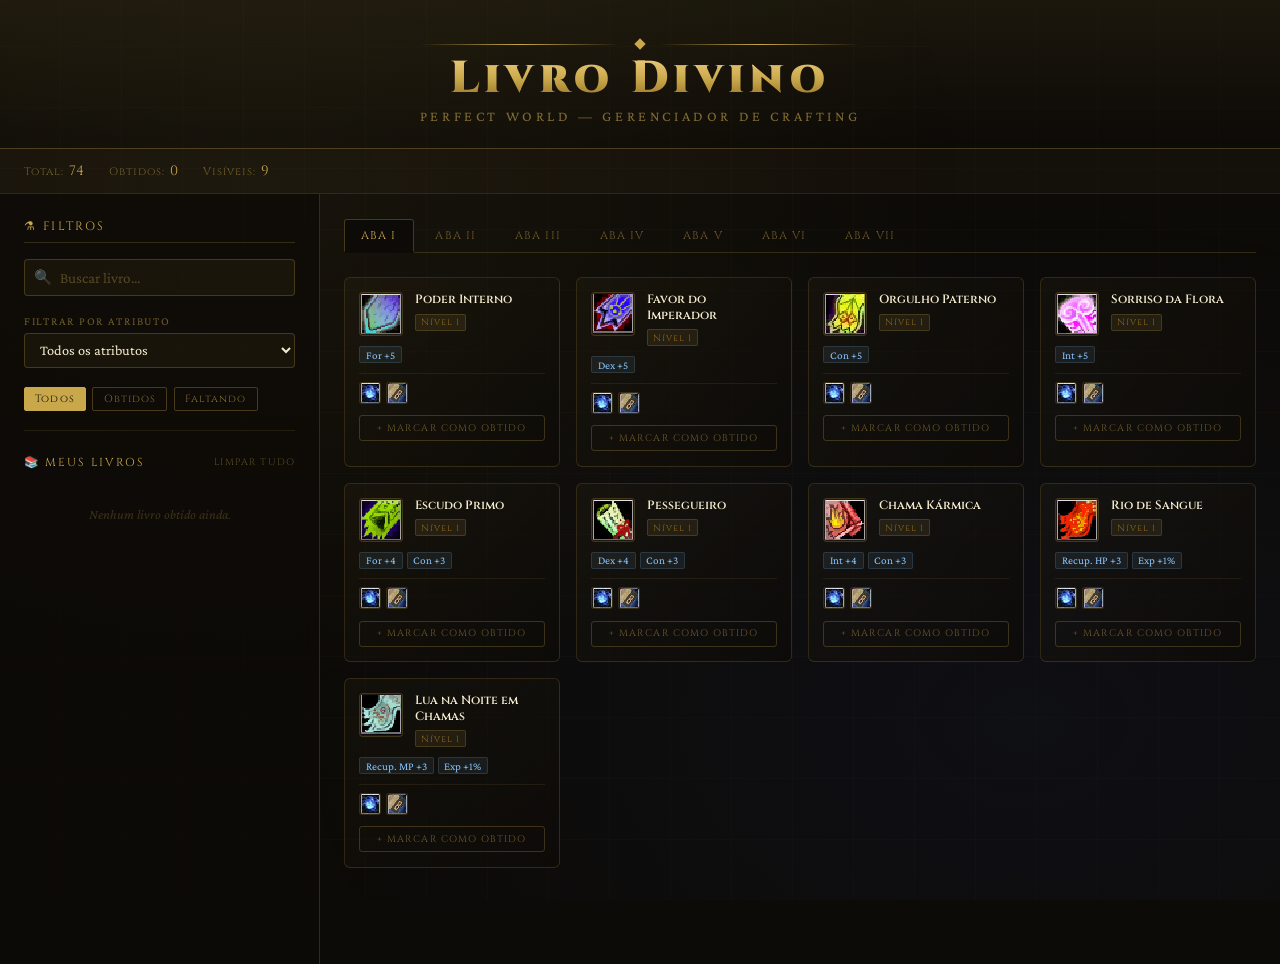
==== livro-divino-pw.html @ a1746fd3 "feat: implement Perfect World divine book management dashboard with asset library" ====
<!DOCTYPE html>
<html lang="pt-BR">
<head>
<meta charset="UTF-8">
<meta name="viewport" content="width=device-width, initial-scale=1.0">
<title>Livro Divino — Perfect World</title>
<link href="https://fonts.googleapis.com/css2?family=Cinzel:wght@400;600;900&family=Crimson+Pro:ital,wght@0,300;0,400;0,600;1,400&display=swap" rel="stylesheet">
<style>
  :root {
    --gold: #c9a84c;
    --gold-light: #f0d080;
    --gold-dark: #8a6820;
    --ink: #0d0b08;
    --parchment: #f5ecd0;
    --parchment-dark: #e8d9b0;
    --parchment-mid: #efe3c0;
    --red: #8b1a1a;
    --red-light: #c0392b;
    --blue-divine: #1a2a5e;
    --shadow: rgba(0,0,0,0.5);
    --glow: rgba(201,168,76,0.3);
  }

  * { margin: 0; padding: 0; box-sizing: border-box; }

  body {
    background: var(--ink);
    font-family: 'Crimson Pro', serif;
    color: var(--parchment);
    min-height: 100vh;
    overflow-x: hidden;
  }

  /* BACKGROUND */
  body::before {
    content: '';
    position: fixed; inset: 0;
    background:
      radial-gradient(ellipse at 20% 20%, rgba(201,168,76,0.06) 0%, transparent 50%),
      radial-gradient(ellipse at 80% 80%, rgba(26,42,94,0.15) 0%, transparent 50%),
      repeating-linear-gradient(0deg, transparent, transparent 60px, rgba(201,168,76,0.02) 60px, rgba(201,168,76,0.02) 61px),
      repeating-linear-gradient(90deg, transparent, transparent 60px, rgba(201,168,76,0.02) 60px, rgba(201,168,76,0.02) 61px);
    pointer-events: none; z-index: 0;
  }

  /* HEADER */
  header {
    position: relative; z-index: 10;
    text-align: center;
    padding: 2.5rem 1rem 1.5rem;
    border-bottom: 1px solid rgba(201,168,76,0.25);
    background: linear-gradient(180deg, rgba(201,168,76,0.08) 0%, transparent 100%);
  }

  .header-ornament {
    display: flex; align-items: center; justify-content: center; gap: 1rem;
    margin-bottom: 0.4rem;
  }

  .ornament-line {
    flex: 1; max-width: 200px;
    height: 1px;
    background: linear-gradient(90deg, transparent, var(--gold), transparent);
  }

  .ornament-diamond {
    width: 8px; height: 8px;
    background: var(--gold);
    transform: rotate(45deg);
    flex-shrink: 0;
  }

  header h1 {
    font-family: 'Cinzel', serif;
    font-weight: 900;
    font-size: clamp(1.6rem, 4vw, 2.8rem);
    letter-spacing: 0.12em;
    background: linear-gradient(180deg, var(--gold-light) 0%, var(--gold) 50%, var(--gold-dark) 100%);
    -webkit-background-clip: text; -webkit-text-fill-color: transparent;
    background-clip: text;
    text-shadow: none;
    line-height: 1.1;
  }

  header p {
    font-size: 0.9rem; color: rgba(201,168,76,0.6);
    letter-spacing: 0.25em; text-transform: uppercase;
    margin-top: 0.3rem;
  }

  /* MAIN LAYOUT */
  .app-container {
    position: relative; z-index: 1;
    display: grid;
    grid-template-columns: 320px 1fr;
    gap: 0;
    min-height: calc(100vh - 130px);
  }

  /* SIDEBAR */
  .sidebar {
    background: rgba(13,11,8,0.7);
    border-right: 1px solid rgba(201,168,76,0.2);
    padding: 1.5rem;
    overflow-y: auto;
    max-height: calc(100vh - 130px);
    position: sticky; top: 0;
  }

  .sidebar-title {
    font-family: 'Cinzel', serif;
    font-size: 0.75rem;
    letter-spacing: 0.2em;
    text-transform: uppercase;
    color: var(--gold);
    margin-bottom: 1rem;
    padding-bottom: 0.5rem;
    border-bottom: 1px solid rgba(201,168,76,0.2);
  }

  /* SEARCH */
  .search-box {
    position: relative; margin-bottom: 1.2rem;
  }

  .search-box input {
    width: 100%;
    background: rgba(201,168,76,0.06);
    border: 1px solid rgba(201,168,76,0.25);
    color: var(--parchment);
    padding: 0.55rem 0.8rem 0.55rem 2.2rem;
    font-family: 'Crimson Pro', serif;
    font-size: 0.95rem;
    border-radius: 4px;
    outline: none;
    transition: border-color 0.2s, background 0.2s;
  }

  .search-box input:focus {
    border-color: var(--gold);
    background: rgba(201,168,76,0.1);
  }

  .search-box input::placeholder { color: rgba(201,168,76,0.35); }

  .search-icon {
    position: absolute; left: 0.65rem; top: 50%; transform: translateY(-50%);
    color: rgba(201,168,76,0.4); font-size: 0.9rem; pointer-events: none;
  }

  /* FILTER PILLS */
  .filter-row {
    display: flex; flex-wrap: wrap; gap: 0.4rem; margin-bottom: 1.2rem;
  }

  .pill {
    padding: 0.25rem 0.65rem;
    font-family: 'Cinzel', serif;
    font-size: 0.65rem;
    letter-spacing: 0.1em;
    border: 1px solid rgba(201,168,76,0.3);
    border-radius: 2px;
    cursor: pointer;
    transition: all 0.2s;
    background: transparent;
    color: rgba(201,168,76,0.6);
  }

  .pill.active, .pill:hover {
    background: var(--gold);
    color: var(--ink);
    border-color: var(--gold);
  }

  /* STAT FILTER */
  .stat-filter { margin-bottom: 1.2rem; }
  .stat-filter label {
    display: block; font-size: 0.72rem; letter-spacing: 0.15em;
    text-transform: uppercase; color: rgba(201,168,76,0.5); margin-bottom: 0.4rem;
  }

  .stat-filter select {
    width: 100%;
    background: rgba(201,168,76,0.06);
    border: 1px solid rgba(201,168,76,0.25);
    color: var(--parchment);
    padding: 0.45rem 0.7rem;
    font-family: 'Crimson Pro', serif;
    font-size: 0.9rem;
    border-radius: 4px;
    outline: none;
    cursor: pointer;
  }

  .stat-filter select:focus { border-color: var(--gold); }
  .stat-filter select option { background: #1a1610; }

  /* CHECKLIST — MEUS LIVROS */
  .my-books-section { margin-top: 1.5rem; }

  .section-header {
    display: flex; align-items: center; justify-content: space-between;
    margin-bottom: 0.8rem;
  }

  .section-label {
    font-family: 'Cinzel', serif;
    font-size: 0.72rem;
    letter-spacing: 0.18em;
    text-transform: uppercase;
    color: var(--gold);
  }

  .clear-btn {
    font-family: 'Cinzel', serif;
    font-size: 0.6rem;
    letter-spacing: 0.12em;
    color: rgba(201,168,76,0.4);
    cursor: pointer;
    background: none; border: none;
    transition: color 0.2s;
    text-transform: uppercase;
  }
  .clear-btn:hover { color: var(--red-light); }

  /* OWNED BOOKS LIST */
  .owned-list {
    display: flex; flex-direction: column; gap: 0.4rem;
    max-height: 260px; overflow-y: auto;
  }

  .owned-item {
    display: flex; align-items: center; gap: 0.5rem;
    background: rgba(201,168,76,0.05);
    border: 1px solid rgba(201,168,76,0.15);
    border-radius: 3px;
    padding: 0.4rem 0.5rem;
    cursor: pointer;
    transition: all 0.15s;
  }

  .owned-item:hover { background: rgba(201,168,76,0.1); border-color: rgba(201,168,76,0.3); }
  .owned-item.active { background: rgba(201,168,76,0.15); border-color: var(--gold); }

  .owned-item img { width: 24px; height: 24px; object-fit: contain; image-rendering: pixelated; }

  .owned-item-name {
    font-size: 0.82rem; flex: 1;
    color: var(--parchment);
    white-space: nowrap; overflow: hidden; text-overflow: ellipsis;
  }

  .owned-item-lvl {
    font-family: 'Cinzel', serif;
    font-size: 0.6rem;
    color: var(--gold);
    background: rgba(201,168,76,0.1);
    padding: 0.1rem 0.3rem;
    border-radius: 2px;
  }

  .empty-owned {
    text-align: center; padding: 1.5rem 0;
    color: rgba(201,168,76,0.25);
    font-style: italic; font-size: 0.85rem;
  }

  /* REQUIRED MATERIALS */
  .materials-needed {
    margin-top: 1.5rem;
    background: rgba(139,26,26,0.08);
    border: 1px solid rgba(139,26,26,0.25);
    border-radius: 4px;
    padding: 0.9rem;
  }

  .mat-title {
    font-family: 'Cinzel', serif;
    font-size: 0.7rem; letter-spacing: 0.18em; text-transform: uppercase;
    color: #c0392b; margin-bottom: 0.7rem;
  }

  .mat-item {
    display: flex; align-items: center; gap: 0.5rem;
    padding: 0.3rem 0;
    border-bottom: 1px solid rgba(201,168,76,0.08);
    font-size: 0.82rem;
  }

  .mat-item:last-child { border-bottom: none; }
  .mat-item img { width: 20px; height: 20px; object-fit: contain; image-rendering: pixelated; }
  .mat-item-qty {
    margin-left: auto;
    font-family: 'Cinzel', serif;
    font-size: 0.75rem;
    color: var(--gold);
    background: rgba(201,168,76,0.1);
    padding: 0.1rem 0.4rem;
    border-radius: 2px;
  }

  /* MAIN CONTENT */
  .main-content {
    padding: 1.5rem;
    overflow-y: auto;
  }

  /* ABA TABS */
  .tabs-row {
    display: flex; gap: 0.3rem; flex-wrap: wrap;
    margin-bottom: 1.5rem;
    border-bottom: 1px solid rgba(201,168,76,0.2);
    padding-bottom: 0;
  }

  .tab-btn {
    font-family: 'Cinzel', serif;
    font-size: 0.7rem;
    letter-spacing: 0.1em;
    text-transform: uppercase;
    color: rgba(201,168,76,0.5);
    background: transparent;
    border: 1px solid transparent;
    border-bottom: 2px solid transparent;
    padding: 0.5rem 1rem;
    cursor: pointer;
    transition: all 0.2s;
    position: relative; bottom: -1px;
    border-radius: 3px 3px 0 0;
  }

  .tab-btn:hover { color: var(--gold); background: rgba(201,168,76,0.05); }

  .tab-btn.active {
    color: var(--gold);
    border-color: rgba(201,168,76,0.3) rgba(201,168,76,0.3) var(--ink);
    background: var(--ink);
    border-bottom-color: var(--ink);
  }

  /* GRID */
  .books-grid {
    display: grid;
    grid-template-columns: repeat(auto-fill, minmax(200px, 1fr));
    gap: 1rem;
  }

  /* BOOK CARD */
  .book-card {
    background: linear-gradient(135deg, rgba(201,168,76,0.04) 0%, rgba(13,11,8,0.8) 100%);
    border: 1px solid rgba(201,168,76,0.18);
    border-radius: 6px;
    padding: 0.9rem;
    cursor: pointer;
    transition: all 0.2s;
    position: relative;
    overflow: hidden;
  }

  .book-card::before {
    content: '';
    position: absolute; inset: 0;
    background: linear-gradient(135deg, rgba(201,168,76,0.08) 0%, transparent 60%);
    opacity: 0; transition: opacity 0.2s;
  }

  .book-card:hover { border-color: rgba(201,168,76,0.45); transform: translateY(-2px); box-shadow: 0 6px 20px rgba(0,0,0,0.4); }
  .book-card:hover::before { opacity: 1; }

  .book-card.owned {
    border-color: rgba(201,168,76,0.5);
    background: linear-gradient(135deg, rgba(201,168,76,0.1) 0%, rgba(13,11,8,0.8) 100%);
  }

  .book-card.owned::after {
    content: '✓';
    position: absolute; top: 0.5rem; right: 0.6rem;
    color: var(--gold); font-size: 0.9rem;
    font-weight: bold;
  }

  .card-top {
    display: flex; align-items: flex-start; gap: 0.7rem;
    margin-bottom: 0.6rem;
  }

  .card-img-wrap {
    width: 44px; height: 44px; flex-shrink: 0;
    background: rgba(201,168,76,0.06);
    border: 1px solid rgba(201,168,76,0.2);
    border-radius: 4px;
    display: flex; align-items: center; justify-content: center;
    overflow: hidden;
  }

  .card-img-wrap img {
    width: 40px; height: 40px; object-fit: contain;
    image-rendering: pixelated;
  }

  .card-info { flex: 1; min-width: 0; }

  .card-name {
    font-family: 'Cinzel', serif;
    font-size: 0.75rem;
    font-weight: 600;
    color: var(--parchment);
    line-height: 1.3;
    margin-bottom: 0.2rem;
  }

  .card-level {
    display: inline-block;
    font-family: 'Cinzel', serif;
    font-size: 0.58rem;
    letter-spacing: 0.1em;
    color: var(--gold-dark);
    background: rgba(201,168,76,0.1);
    padding: 0.1rem 0.35rem;
    border-radius: 2px;
    border: 1px solid rgba(201,168,76,0.2);
  }

  .card-effects {
    display: flex; flex-wrap: wrap; gap: 0.25rem;
    margin-bottom: 0.6rem;
  }

  .effect-tag {
    font-size: 0.7rem;
    color: #88c5ff;
    background: rgba(136,197,255,0.08);
    border: 1px solid rgba(136,197,255,0.15);
    padding: 0.1rem 0.35rem;
    border-radius: 2px;
  }

  .card-mats {
    display: flex; gap: 0.3rem; flex-wrap: wrap;
    padding-top: 0.5rem;
    border-top: 1px solid rgba(201,168,76,0.1);
  }

  .mat-thumb {
    width: 22px; height: 22px;
    object-fit: contain; image-rendering: pixelated;
    background: rgba(201,168,76,0.06);
    border: 1px solid rgba(201,168,76,0.15);
    border-radius: 3px;
    cursor: pointer;
    transition: border-color 0.15s;
  }

  .mat-thumb:hover { border-color: var(--gold); }

  .mat-thumb-placeholder {
    width: 22px; height: 22px;
    background: rgba(201,168,76,0.04);
    border: 1px dashed rgba(201,168,76,0.15);
    border-radius: 3px;
    display: inline-flex; align-items: center; justify-content: center;
    font-size: 0.55rem; color: rgba(201,168,76,0.2);
  }

  /* TOGGLE OWNED BTN */
  .toggle-owned-btn {
    display: block; width: 100%; margin-top: 0.7rem;
    font-family: 'Cinzel', serif;
    font-size: 0.6rem; letter-spacing: 0.12em; text-transform: uppercase;
    background: transparent;
    border: 1px solid rgba(201,168,76,0.25);
    color: rgba(201,168,76,0.5);
    padding: 0.35rem;
    cursor: pointer; border-radius: 3px;
    transition: all 0.2s;
  }

  .toggle-owned-btn:hover, .book-card.owned .toggle-owned-btn {
    background: rgba(201,168,76,0.12);
    color: var(--gold);
    border-color: var(--gold);
  }

  .book-card.owned .toggle-owned-btn {
    background: rgba(201,168,76,0.15);
    border-color: var(--gold);
  }

  /* DETAIL MODAL */
  .modal-overlay {
    display: none;
    position: fixed; inset: 0; z-index: 1000;
    background: rgba(0,0,0,0.75);
    align-items: center; justify-content: center;
    backdrop-filter: blur(4px);
  }

  .modal-overlay.open { display: flex; }

  .modal {
    background: linear-gradient(160deg, #1a1610 0%, #0d0b08 100%);
    border: 1px solid rgba(201,168,76,0.35);
    border-radius: 8px;
    padding: 2rem;
    max-width: 500px; width: 90%;
    position: relative;
    box-shadow: 0 20px 60px rgba(0,0,0,0.7), 0 0 40px rgba(201,168,76,0.08);
  }

  .modal-close {
    position: absolute; top: 0.8rem; right: 0.8rem;
    background: none; border: none;
    color: rgba(201,168,76,0.4); font-size: 1.2rem;
    cursor: pointer; transition: color 0.2s;
    line-height: 1;
  }

  .modal-close:hover { color: var(--red-light); }

  .modal-top {
    display: flex; align-items: center; gap: 1rem;
    margin-bottom: 1.2rem;
    padding-bottom: 1rem;
    border-bottom: 1px solid rgba(201,168,76,0.15);
  }

  .modal-img {
    width: 60px; height: 60px;
    object-fit: contain; image-rendering: pixelated;
    background: rgba(201,168,76,0.06);
    border: 1px solid rgba(201,168,76,0.25);
    border-radius: 6px; padding: 4px;
  }

  .modal-name {
    font-family: 'Cinzel', serif;
    font-size: 1.2rem; font-weight: 700;
    background: linear-gradient(180deg, var(--gold-light), var(--gold));
    -webkit-background-clip: text; -webkit-text-fill-color: transparent;
    background-clip: text;
  }

  .modal-section-label {
    font-family: 'Cinzel', serif;
    font-size: 0.68rem; letter-spacing: 0.18em; text-transform: uppercase;
    color: rgba(201,168,76,0.5); margin-bottom: 0.6rem;
  }

  .modal-effects {
    display: flex; flex-wrap: wrap; gap: 0.4rem;
    margin-bottom: 1.2rem;
  }

  .modal-effect-tag {
    font-size: 0.9rem;
    color: #88c5ff;
    background: rgba(136,197,255,0.08);
    border: 1px solid rgba(136,197,255,0.2);
    padding: 0.2rem 0.6rem;
    border-radius: 3px;
  }

  .modal-mats {
    display: flex; flex-direction: column; gap: 0.5rem;
    margin-bottom: 1.2rem;
  }

  .modal-mat-row {
    display: flex; align-items: center; gap: 0.7rem;
    background: rgba(201,168,76,0.04);
    border: 1px solid rgba(201,168,76,0.12);
    border-radius: 4px;
    padding: 0.45rem 0.6rem;
  }

  .modal-mat-row img {
    width: 28px; height: 28px; object-fit: contain; image-rendering: pixelated;
  }

  .modal-mat-name { flex: 1; font-size: 0.9rem; }

  .modal-mat-qty {
    font-family: 'Cinzel', serif; font-size: 0.75rem;
    color: var(--gold); background: rgba(201,168,76,0.1);
    padding: 0.15rem 0.45rem; border-radius: 2px;
  }

  .modal-toggle-btn {
    width: 100%;
    font-family: 'Cinzel', serif;
    font-size: 0.75rem; letter-spacing: 0.12em; text-transform: uppercase;
    padding: 0.65rem;
    border-radius: 4px; cursor: pointer;
    transition: all 0.2s;
    border: 1px solid var(--gold);
    background: rgba(201,168,76,0.1);
    color: var(--gold);
  }

  .modal-toggle-btn:hover { background: rgba(201,168,76,0.2); }
  .modal-toggle-btn.owned-state { background: var(--gold); color: var(--ink); }
  .modal-toggle-btn.owned-state:hover { background: var(--gold-light); }

  /* TOOLTIP */
  .tooltip {
    position: fixed; z-index: 2000;
    background: rgba(13,11,8,0.95);
    border: 1px solid rgba(201,168,76,0.3);
    border-radius: 4px; padding: 0.4rem 0.6rem;
    font-size: 0.8rem; color: var(--parchment);
    pointer-events: none;
    max-width: 200px;
    display: none;
    box-shadow: 0 4px 12px rgba(0,0,0,0.5);
  }

  /* EMPTY STATE */
  .empty-state {
    grid-column: 1 / -1;
    text-align: center; padding: 4rem 1rem;
    color: rgba(201,168,76,0.25);
  }

  .empty-state .empty-icon { font-size: 3rem; margin-bottom: 0.5rem; }
  .empty-state p { font-style: italic; }

  /* SCROLLBAR */
  ::-webkit-scrollbar { width: 5px; }
  ::-webkit-scrollbar-track { background: rgba(201,168,76,0.04); }
  ::-webkit-scrollbar-thumb { background: rgba(201,168,76,0.2); border-radius: 3px; }
  ::-webkit-scrollbar-thumb:hover { background: rgba(201,168,76,0.35); }

  /* STATS BAR */
  .stats-bar {
    display: flex; gap: 1.5rem; flex-wrap: wrap;
    padding: 0.8rem 1.5rem;
    background: rgba(201,168,76,0.03);
    border-bottom: 1px solid rgba(201,168,76,0.12);
    font-family: 'Cinzel', serif;
    font-size: 0.68rem; letter-spacing: 0.1em;
    color: rgba(201,168,76,0.5);
  }

  .stat-val { color: var(--gold); font-size: 0.85rem; }

  @media (max-width: 800px) {
    .app-container { grid-template-columns: 1fr; }
    .sidebar { max-height: none; position: static; border-right: none; border-bottom: 1px solid rgba(201,168,76,0.2); }
  }
</style>
</head>
<body>

<header>
  <div class="header-ornament">
    <div class="ornament-line"></div>
    <div class="ornament-diamond"></div>
    <div class="ornament-line"></div>
  </div>
  <h1>Livro Divino</h1>
  <p>Perfect World — Gerenciador de Crafting</p>
</header>

<div class="stats-bar" id="statsBar">
  <span>Total: <span class="stat-val" id="totalCount">0</span></span>
  <span>Obtidos: <span class="stat-val" id="ownedCount">0</span></span>
  <span>Visíveis: <span class="stat-val" id="visibleCount">0</span></span>
</div>

<div class="app-container">
  <!-- SIDEBAR -->
  <aside class="sidebar">
    <div class="sidebar-title">⚗ Filtros</div>

    <div class="search-box">
      <span class="search-icon">🔍</span>
      <input type="text" id="searchInput" placeholder="Buscar livro..." autocomplete="off">
    </div>

    <div class="stat-filter">
      <label>Filtrar por Atributo</label>
      <select id="statFilter">
        <option value="">Todos os atributos</option>
        <option value="For">Força (For)</option>
        <option value="Dex">Destreza (Dex)</option>
        <option value="Con">Constituição (Con)</option>
        <option value="Int">Inteligência (Int)</option>
        <option value="Mov">Velocidade (Mov)</option>
        <option value="Crítico">Crítico</option>
        <option value="HP">HP</option>
        <option value="MP">MP</option>
        <option value="Recup">Recuperação</option>
        <option value="Exp">Experiência</option>
        <option value="Invoc">Invocação</option>
        <option value="Red">Redução de Dano</option>
        <option value="Vel">Velocidade de Ataque</option>
      </select>
    </div>

    <div class="filter-row" id="ownedFilter">
      <button class="pill active" data-filter="all">Todos</button>
      <button class="pill" data-filter="owned">Obtidos</button>
      <button class="pill" data-filter="missing">Faltando</button>
    </div>

    <hr style="border:none;border-top:1px solid rgba(201,168,76,0.12);margin:0.5rem 0 1rem">

    <div class="my-books-section">
      <div class="section-header">
        <span class="section-label">📚 Meus Livros</span>
        <button class="clear-btn" id="clearAll">Limpar tudo</button>
      </div>
      <div class="owned-list" id="ownedList">
        <div class="empty-owned">Nenhum livro obtido ainda.</div>
      </div>
    </div>

    <div class="materials-needed" id="materialsNeeded" style="display:none">
      <div class="mat-title">🧪 Materiais para Próximo Nível</div>
      <div id="matsList"></div>
    </div>
  </aside>

  <!-- MAIN -->
  <main class="main-content">
    <div class="tabs-row" id="tabsRow"></div>
    <div class="books-grid" id="booksGrid"></div>
  </main>
</div>

<!-- MODAL -->
<div class="modal-overlay" id="modalOverlay">
  <div class="modal" id="modal">
    <button class="modal-close" id="modalClose">✕</button>
    <div class="modal-top">
      <img class="modal-img" id="modalImg" src="" alt="">
      <div>
        <div class="modal-name" id="modalName"></div>
        <span id="modalLevel" style="font-family:Cinzel,serif;font-size:0.65rem;color:var(--gold-dark);background:rgba(201,168,76,0.1);padding:0.1rem 0.4rem;border-radius:2px;border:1px solid rgba(201,168,76,0.2)"></span>
      </div>
    </div>
    <div class="modal-section-label">Efeitos</div>
    <div class="modal-effects" id="modalEffects"></div>
    <div class="modal-section-label">Materiais Necessários</div>
    <div class="modal-mats" id="modalMats"></div>
    <button class="modal-toggle-btn" id="modalToggleBtn"></button>
  </div>
</div>

<!-- TOOLTIP -->
<div class="tooltip" id="tooltip"></div>

<script>
const DATA = [{"titulo":"Nível do Livro:\n\t\nQtde Total de Itens:","items":[]},{"titulo":"Aba I","items":[{"nivel":"1","imagem":"images/1-5.png","nome":"Poder Interno","efeitos":["For +5"],"materiais":[{"nome":"Fragmentos de Escrita Divina","quantidade":3,"imagem":"images/fragmentodeescritadivina.jpg"},{"nome":"Livros em Branco Divino","quantidade":4,"imagem":"images/Livroembrancodivino.jpg"}]},{"nivel":"1","imagem":"images/2-5.png","nome":"Favor do Imperador","efeitos":["Dex +5"],"materiais":[{"nome":"Fragmentos de Escrita Divina","quantidade":3,"imagem":"images/fragmentodeescritadivina.jpg"},{"nome":"Livros em Branco Divino","quantidade":4,"imagem":"images/Livroembrancodivino.jpg"}]},{"nivel":"1","imagem":"images/3-6.jpg","nome":"Orgulho Paterno","efeitos":["Con +5"],"materiais":[{"nome":"Fragmentos de Escrita Divina","quantidade":3,"imagem":"images/fragmentodeescritadivina.jpg"},{"nome":"Livros em Branco Divino","quantidade":4,"imagem":"images/Livroembrancodivino.jpg"}]},{"nivel":"1","imagem":"images/4-3.png","nome":"Sorriso da Flora","efeitos":["Int +5"],"materiais":[{"nome":"Fragmentos de Escrita Divina","quantidade":3,"imagem":"images/fragmentodeescritadivina.jpg"},{"nome":"Livros em Branco Divino","quantidade":4,"imagem":"images/Livroembrancodivino.jpg"}]},{"nivel":"1","imagem":"images/5-3.png","nome":"Escudo Primo","efeitos":["For +4","Con +3"],"materiais":[{"nome":"Fragmentos de Escrita Divina","quantidade":3,"imagem":"images/fragmentodeescritadivina.jpg"},{"nome":"Livros em Branco Divino","quantidade":4,"imagem":"images/Livroembrancodivino.jpg"}]},{"nivel":"1","imagem":"images/6-3.png","nome":"Pessegueiro","efeitos":["Dex +4","Con +3"],"materiais":[{"nome":"Fragmentos de Escrita Divina","quantidade":3,"imagem":"images/fragmentodeescritadivina.jpg"},{"nome":"Livros em Branco Divino","quantidade":4,"imagem":"images/Livroembrancodivino.jpg"}]},{"nivel":"1","imagem":"images/7-1.png","nome":"Chama Kármica","efeitos":["Int +4","Con +3"],"materiais":[{"nome":"Fragmentos de Escrita Divina","quantidade":3,"imagem":"images/fragmentodeescritadivina.jpg"},{"nome":"Livros em Branco Divino","quantidade":4,"imagem":"images/Livroembrancodivino.jpg"}]},{"nivel":"1","imagem":"images/8-1.png","nome":"Rio de Sangue","efeitos":["Recup. HP +3","Exp +1%"],"materiais":[{"nome":"Fragmentos de Escrita Divina","quantidade":3,"imagem":"images/fragmentodeescritadivina.jpg"},{"nome":"Livros em Branco Divino","quantidade":4,"imagem":"images/Livroembrancodivino.jpg"}]},{"nivel":"1","imagem":"images/9-1.png","nome":"Lua na Noite em Chamas","efeitos":["Recup. MP +3","Exp +1%"],"materiais":[{"nome":"Fragmentos de Escrita Divina","quantidade":3,"imagem":"images/fragmentodeescritadivina.jpg"},{"nome":"Livros em Branco Divino","quantidade":4,"imagem":"images/Livroembrancodivino.jpg"}]}]},{"titulo":"Aba II","items":[{"nivel":"2","imagem":"images/10-1.png","nome":"Resiliência","efeitos":["For +10"],"materiais":[{"nome":"Poder Interno","quantidade":0,"imagem":"images/1-5.png"},{"nome":"Escudo Primo","quantidade":0,"imagem":"images/5-3.png"},{"nome":"Chama Kármica","quantidade":0,"imagem":"images/7-1.png"}]},{"nivel":"2","imagem":"images/11-1.png","nome":"Flor do Pessegueiro","efeitos":["Dex +10"],"materiais":[{"nome":"Favor do Imperador","quantidade":0,"imagem":"images/2-5.png"},{"nome":"Pessegueiro","quantidade":0,"imagem":"images/6-3.png"},{"nome":"Sorriso da Flora","quantidade":0,"imagem":"images/4-3.png"}]},{"nivel":"2","imagem":"images/12-2.png","nome":"Estampido","efeitos":["Con +10"],"materiais":[{"nome":"Orgulho Paterno","quantidade":0,"imagem":"images/3-6.jpg"},{"nome":"Escudo Primo","quantidade":0,"imagem":"images/5-3.png"},{"nome":"Chama Kármica","quantidade":0,"imagem":"images/7-1.png"}]},{"nivel":"2","imagem":"images/13.png","nome":"Chamas Secretas","efeitos":["Int +10"],"materiais":[{"nome":"Poder Interno","quantidade":0,"imagem":"images/1-5.png"},{"nome":"Chama Kármica","quantidade":0,"imagem":"images/7-1.png"},{"nome":"Sorriso da Flora","quantidade":0,"imagem":"images/4-3.png"}]},{"nivel":"2","imagem":"images/14-1.png","nome":"Força Inigualável","efeitos":["For +7","Con +6"],"materiais":[{"nome":"Poder Interno","quantidade":0,"imagem":"images/1-5.png"},{"nome":"Orgulho Paterno","quantidade":0,"imagem":"images/3-6.jpg"},{"nome":"Escudo Primo","quantidade":0,"imagem":"images/5-3.png"}]},{"nivel":"2","imagem":"images/15-1.png","nome":"Chuva de Pétalas","efeitos":["Dex +7","Con +6"],"materiais":[{"nome":"Favor do Imperador","quantidade":0,"imagem":"images/2-5.png"},{"nome":"Orgulho Paterno","quantidade":0,"imagem":"images/3-6.jpg"},{"nome":"Pessegueiro","quantidade":0,"imagem":"images/6-3.png"}]},{"nivel":"2","imagem":"images/16.png","nome":"Lótus Vermelha","efeitos":["Int +7","Con +6"],"materiais":[{"nome":"Sorriso da Flora","quantidade":0,"imagem":"images/4-3.png"},{"nome":"Chama Kármica","quantidade":0,"imagem":"images/7-1.png"},{"nome":"Pessegueiro","quantidade":0,"imagem":"images/6-3.png"}]},{"nivel":"2","imagem":"images/17.png","nome":"Lobo da Guerra","efeitos":["Recup. HP +6","Exp +2%"],"materiais":[{"nome":"Escudo Primo","quantidade":0,"imagem":"images/5-3.png"},{"nome":"Chama Kármica","quantidade":0,"imagem":"images/7-1.png"},{"nome":"Rio de Sangue","quantidade":0,"imagem":"images/8-1.png"}]},{"nivel":"2","imagem":"images/18.png","nome":"Renascido das Chamas","efeitos":["Recup. MP +6","Exp +2%"],"materiais":[{"nome":"Sorriso da Flora","quantidade":0,"imagem":"images/4-3.png"},{"nome":"Chama Kármica","quantidade":0,"imagem":"images/7-1.png"},{"nome":"Lua na Noite em Chamas","quantidade":0,"imagem":"images/9-1.png"}]}]},{"titulo":"Aba III","items":[{"nivel":"3","imagem":"images/19.png","nome":"Portal do Yang","efeitos":["For +15"],"materiais":[{"nome":"Resiliência","quantidade":0,"imagem":"images/10-1.png"},{"nome":"Força Inigualável","quantidade":0,"imagem":"images/14-1.png"},{"nome":"Lótus Vermelha","quantidade":0,"imagem":"images/16.png"}]},{"nivel":"3","imagem":"images/20.jpg","nome":"Beleza sem Forma","efeitos":["Dex +15"],"materiais":[{"nome":"Flor do Pessegueiro","quantidade":0,"imagem":"images/11-1.png"},{"nome":"Força Inigualável","quantidade":0,"imagem":"images/14-1.png"},{"nome":"Chuva de Pétalas","quantidade":0,"imagem":"images/15-1.png"}]},{"nivel":"3","imagem":"images/21.png","nome":"Som do Arrependimento","efeitos":["Con +15"],"materiais":[{"nome":"Estampido","quantidade":0,"imagem":"images/12-2.png"},{"nome":"Força Inigualável","quantidade":0,"imagem":"images/14-1.png"},{"nome":"Lótus Vermelha","quantidade":0,"imagem":"images/16.png"}]},{"nivel":"3","imagem":"images/22.png","nome":"Coração Leal de Gelo","efeitos":["Int +15"],"materiais":[{"nome":"Resiliência","quantidade":0,"imagem":"images/10-1.png"},{"nome":"Flor do Pessegueiro","quantidade":0,"imagem":"images/11-1.png"},{"nome":"Chamas Secretas","quantidade":0,"imagem":"images/13.png"}]},{"nivel":"3","imagem":"images/23.png","nome":"Canção do Vinho","efeitos":["For +9","Con +8"],"materiais":[{"nome":"Estampido","quantidade":0,"imagem":"images/12-2.png"},{"nome":"Lótus Vermelha","quantidade":0,"imagem":"images/16.png"},{"nome":"Força Inigualável","quantidade":0,"imagem":"images/14-1.png"}]},{"nivel":"3","imagem":"images/24.png","nome":"Crepúsculo Eterno","efeitos":["Dex +9","Con +8"],"materiais":[{"nome":"Flor do Pessegueiro","quantidade":0,"imagem":"images/11-1.png"},{"nome":"Estampido","quantidade":0,"imagem":"images/12-2.png"},{"nome":"Chuva de Pétalas","quantidade":0,"imagem":"images/15-1.png"}]},{"nivel":"3","imagem":"images/25.png","nome":"Chama Rubra","efeitos":["Int +9","Con +8"],"materiais":[{"nome":"Chamas Secretas","quantidade":0,"imagem":"images/13.png"},{"nome":"Chuva de Pétalas","quantidade":0,"imagem":"images/15-1.png"},{"nome":"Lótus Vermelha","quantidade":0,"imagem":"images/16.png"}]},{"nivel":"3","imagem":"images/26.png","nome":"Aniquilação","efeitos":["Recup. HP +9","Exp +3%"],"materiais":[{"nome":"Resiliência","quantidade":0,"imagem":"images/10-1.png"},{"nome":"Chuva de Pétalas","quantidade":0,"imagem":"images/15-1.png"},{"nome":"Lobo da Guerra","quantidade":0,"imagem":"images/17.png"}]},{"nivel":"3","imagem":"images/27.png","nome":"Fragrância da Chuva de Sangue","efeitos":["Recup. MP +9","Exp +3%"],"materiais":[{"nome":"Chuva de Pétalas","quantidade":0,"imagem":"images/15-1.png"},{"nome":"Lótus Vermelha","quantidade":0,"imagem":"images/16.png"},{"nome":"Renascido das Chamas","quantidade":0,"imagem":"images/18.png"}]}]},{"titulo":"Aba IV","items":[{"nivel":"4","imagem":"images/28.png","nome":"Destino","efeitos":["For +20"],"materiais":[{"nome":"Portal do Yang","quantidade":0,"imagem":"images/19.png"},{"nome":"Beleza sem Forma","quantidade":0,"imagem":"images/20.jpg"},{"nome":"Canção do Vinho","quantidade":0,"imagem":"images/23.png"}]},{"nivel":"4","imagem":"images/29.png","nome":"Espinhos de Rosa","efeitos":["Dex +20"],"materiais":[{"nome":"Beleza sem Forma","quantidade":0,"imagem":"images/20.jpg"},{"nome":"Chama Rubra","quantidade":0,"imagem":"images/25.png"},{"nome":"Crepúsculo Eterno","quantidade":0,"imagem":"images/24.png"}]},{"nivel":"4","imagem":"images/30.png","nome":"Anarquia","efeitos":["Con +20"],"materiais":[{"nome":"Som do Arrependimento","quantidade":0,"imagem":"images/21.png"},{"nome":"Canção do Vinho","quantidade":0,"imagem":"images/23.png"},{"nome":"Coração Leal de Gelo","quantidade":0,"imagem":"images/22.png"}]},{"nivel":"4","imagem":"images/31.png","nome":"Tocado Pelo Vento da Primavera","efeitos":["Int +20"],"materiais":[{"nome":"Som do Arrependimento","quantidade":0,"imagem":"images/21.png"},{"nome":"Chama Rubra","quantidade":0,"imagem":"images/25.png"},{"nome":"Coração Leal de Gelo","quantidade":0,"imagem":"images/22.png"}]},{"nivel":"4","imagem":"images/32.png","nome":"Tigre do Vento, Dragão do Céu","efeitos":["For +13","Con +12"],"materiais":[{"nome":"Portal do Yang","quantidade":0,"imagem":"images/19.png"},{"nome":"Crepúsculo Eterno","quantidade":0,"imagem":"images/24.png"},{"nome":"Canção do Vinho","quantidade":0,"imagem":"images/23.png"}]},{"nivel":"4","imagem":"images/33.png","nome":"Encantador de Almas","efeitos":["Dex +13","Con +12"],"materiais":[{"nome":"Beleza sem Forma","quantidade":0,"imagem":"images/20.jpg"},{"nome":"Chama Rubra","quantidade":0,"imagem":"images/25.png"},{"nome":"Crepúsculo Eterno","quantidade":0,"imagem":"images/24.png"}]},{"nivel":"4","imagem":"images/34.png","nome":"Paixão","efeitos":["Int +13","Con +12"],"materiais":[{"nome":"Coração Leal de Gelo","quantidade":0,"imagem":"images/22.png"},{"nome":"Portal do Yang","quantidade":0,"imagem":"images/19.png"},{"nome":"Chama Rubra","quantidade":0,"imagem":"images/25.png"}]},{"nivel":"4","imagem":"images/35.png","nome":"Ao Sul dos Rios","efeitos":["Recup. HP +12","Exp +4%"],"materiais":[{"nome":"Chamas Secretas","quantidade":0,"imagem":"images/13.png"},{"nome":"Flor do Pessegueiro","quantidade":0,"imagem":"images/11-1.png"},{"nome":"Aniquilação","quantidade":0,"imagem":"images/26.png"}]},{"nivel":"4","imagem":"images/36.png","nome":"Céu Que Chora","efeitos":["Recup. MP +12","Exp +4%"],"materiais":[{"nome":"Som do Arrependimento","quantidade":0,"imagem":"images/21.png"},{"nome":"Crepúsculo Eterno","quantidade":0,"imagem":"images/24.png"},{"nome":"Fragrância da Chuva de Sangue","quantidade":0,"imagem":"images/27.png"}]}]},{"titulo":"Aba V","items":[{"nivel":"5","imagem":"images/37.png","nome":"Beleza da Serpente","efeitos":["For +20","Mov. +0.1m/s"],"materiais":[{"nome":"Destino","quantidade":0,"imagem":"images/28.png"},{"nome":"Anarquia","quantidade":0,"imagem":"images/30.png"},{"nome":"Encantador de Almas","quantidade":0,"imagem":"images/33.png"}]},{"nivel":"5","imagem":"images/38.png","nome":"Os Quatro Grande Elementos","efeitos":["For +20","Crítico +1%"],"materiais":[{"nome":"Destino","quantidade":0,"imagem":"images/28.png"},{"nome":"Anarquia","quantidade":0,"imagem":"images/30.png"},{"nome":"Tigre do Vento, Dragão do Céu","quantidade":0,"imagem":"images/32.png"}]},{"nivel":"5","imagem":"images/39.png","nome":"Partindo os Céus e a Terra","efeitos":["Dex +25"],"materiais":[{"nome":"Espinho de Rosa","quantidade":0,"imagem":"images/29.png"},{"nome":"Anarquia","quantidade":0,"imagem":"images/30.png"},{"nome":"Encantador de Almas","quantidade":0,"imagem":"images/33.png"}]},{"nivel":"5","imagem":"images/40.png","nome":"Cidade Estrangeira","efeitos":["Dex +20","Crítico +1%"],"materiais":[{"nome":"Destino","quantidade":0,"imagem":"images/28.png"},{"nome":"Espinho de Rosa","quantidade":0,"imagem":"images/29.png"},{"nome":"Encantador de Almas","quantidade":0,"imagem":"images/33.png"}]},{"nivel":"5","imagem":"images/41.png","nome":"Risada da Loucura","efeitos":["Con +25"],"materiais":[{"nome":"Tigre do Vento, Dragão do Céu","quantidade":0,"imagem":"images/32.png"},{"nome":"Anarquia","quantidade":0,"imagem":"images/30.png"},{"nome":"Paixão","quantidade":0,"imagem":"images/34.png"}]},{"nivel":"5","imagem":"images/42.png","nome":"Bênçãos da Terra","efeitos":["Con +20","Red. Dano Físico +3%"],"materiais":[{"nome":"Tigre do Vento, Dragão do Céu","quantidade":0,"imagem":"images/32.png"},{"nome":"Anarquia","quantidade":0,"imagem":"images/30.png"},{"nome":"Paixão","quantidade":0,"imagem":"images/34.png"}]},{"nivel":"5","imagem":"images/43.png","nome":"Uivo do Mar","efeitos":["Int +20","Mov. +0.1m/s"],"materiais":[{"nome":"Espinho de Rosa","quantidade":0,"imagem":"images/29.png"},{"nome":"Tocado Pelo Vento da Primavera","quantidade":0,"imagem":"images/31.png"},{"nome":"Encantador de Almas","quantidade":0,"imagem":"images/33.png"}]},{"nivel":"5","imagem":"images/44.png","nome":"Água Gentil","efeitos":["Int +20","Crítico +1%"],"materiais":[{"nome":"Paixão","quantidade":0,"imagem":"images/34.png"},{"nome":"Tocado Pelo Vento da Primavera","quantidade":0,"imagem":"images/31.png"},{"nome":"Tigre do Vento, Dragão do Céu","quantidade":0,"imagem":"images/32.png"}]},{"nivel":"5","imagem":"images/45.png","nome":"Arrogância","efeitos":["For +13","Con +12","HP +70"],"materiais":[{"nome":"Destino","quantidade":0,"imagem":"images/28.png"},{"nome":"Anarquia","quantidade":0,"imagem":"images/30.png"},{"nome":"Tigre do Vento, Dragão do Céu","quantidade":0,"imagem":"images/32.png"}]},{"nivel":"5","imagem":"images/46.png","nome":"Disfarce de Sangue","efeitos":["For +13","Con +12","Crítico +1%"],"materiais":[{"nome":"Destino","quantidade":0,"imagem":"images/28.png"},{"nome":"Anarquia","quantidade":0,"imagem":"images/30.png"},{"nome":"Tigre do Vento, Dragão do Céu","quantidade":0,"imagem":"images/32.png"}]},{"nivel":"5","imagem":"images/47.png","nome":"Júpiter","efeitos":["Dex +13","Con +12","Mov. +0.1m/s"],"materiais":[{"nome":"Espinho de Rosa","quantidade":0,"imagem":"images/29.png"},{"nome":"Anarquia","quantidade":0,"imagem":"images/30.png"},{"nome":"Encantador de Almas","quantidade":0,"imagem":"images/33.png"}]},{"nivel":"5","imagem":"images/48.png","nome":"Floresta Vasta","efeitos":["Dex +13","Con +12","Crítico +1%"],"materiais":[{"nome":"Espinho de Rosa","quantidade":0,"imagem":"images/29.png"},{"nome":"Anarquia","quantidade":0,"imagem":"images/30.png"},{"nome":"Encantador de Almas","quantidade":0,"imagem":"images/33.png"}]},{"nivel":"5","imagem":"images/49.png","nome":"Fonte do Deserto","efeitos":["Int +13","Con +12","Mov. +0.1m/s"],"materiais":[{"nome":"Espinho de Rosa","quantidade":0,"imagem":"images/29.png"},{"nome":"Paixão","quantidade":0,"imagem":"images/34.png"},{"nome":"Tocado Pelo Vento da Primavera","quantidade":0,"imagem":"images/31.png"}]},{"nivel":"5","imagem":"images/50.png","nome":"Fragrância dos Céus","efeitos":["Int +13","Con +12","Tempo de Invoc. -1%"],"materiais":[{"nome":"Céu Que Chora","quantidade":0,"imagem":"images/36.png"},{"nome":"Paixão","quantidade":0,"imagem":"images/34.png"},{"nome":"Tocado Pelo Vento da Primavera","quantidade":0,"imagem":"images/31.png"}]},{"nivel":"5","imagem":"images/51.png","nome":"Os Treze Guardiões","efeitos":["For +9","Dex +9","Con +8","Int +9","HP +70"],"materiais":[{"nome":"Paixão","quantidade":0,"imagem":"images/34.png"},{"nome":"Ao Sul dos Rios","quantidade":0,"imagem":"images/35.png"},{"nome":"Céu Que Chora","quantidade":0,"imagem":"images/36.png"}]},{"nivel":"5","imagem":"images/52.png","nome":"Espelho do Nada","efeitos":["For +9","Dex +9","Con +8","Int +9","Crítico +1"],"materiais":[{"nome":"Paixão","quantidade":0,"imagem":"images/34.png"},{"nome":"Ao Sul dos Rios","quantidade":0,"imagem":"images/35.png"},{"nome":"Céu Que Chora","quantidade":0,"imagem":"images/36.png"}]}]},{"titulo":"Aba VI","items":[{"nivel":"5","imagem":"images/44.png","nome":"Água Gentil","efeitos":["Int +20","Crítico +1%"],"materiais":[{"nome":"Manuscrito do Destino","quantidade":0,"imagem":"images/ManuscritoDoDestino.jpg"}]},{"nivel":"5","imagem":"images/43.png","nome":"Uivo do Mar","efeitos":["Int +20","Mov. +0.1m/s"],"materiais":[{"nome":"Manuscrito do Destino","quantidade":0,"imagem":"images/ManuscritoDoDestino.jpg"}]},{"nivel":"5","imagem":"images/41.png","nome":"Risada da Loucura","efeitos":["Con +25"],"materiais":[{"nome":"Manuscrito do Destino","quantidade":0,"imagem":"images/ManuscritoDoDestino.jpg"}]},{"nivel":"5","imagem":"images/42.png","nome":"Bênçãos da Terra","efeitos":["Con +20","Red. Dano Físico +3%"],"materiais":[{"nome":"Manuscrito do Destino","quantidade":0,"imagem":"images/ManuscritoDoDestino.jpg"}]},{"nivel":"7","imagem":"images/cantodanoite.gif","nome":"Canto da Noite","efeitos":["For +13","Dex +13","Con +12","Int +13","Critico +1%","Tempo de Invoc. -1%","Vel. de Ataque -0,05"],"materiais":[{"nome":"Pergaminho dos deuses","quantidade":0,"imagem":"images/pergaminhodosdeuses-1.gif"}]},{"nivel":"7","imagem":"images/trompetedeferro.gif","nome":"Trompete de Ferro","efeitos":["Int +45"],"materiais":[{"nome":"Pergaminho dos deuses","quantidade":0,"imagem":"images/pergaminhodosdeuses-1.gif"}]},{"nivel":"7","imagem":"images/cantodedragdaagua.gif","nome":"Canto de Dragão da Água","efeitos":["Con +45"],"materiais":[{"nome":"Pergaminho dos deuses","quantidade":0,"imagem":"images/pergaminhodosdeuses-1.gif"}]},{"nivel":"7","imagem":"images/livrodivinovermelho.gif","nome":"Uma Bela Flor","efeitos":["Dex +25","Mov. +0,2m/s"],"materiais":[{"nome":"Pergaminho dos deuses","quantidade":0,"imagem":"images/pergaminhodosdeuses-1.gif"}]},{"nivel":"7","imagem":"images/DeusEriang.gif","nome":"Deus Eriang","efeitos":["Dex +25","Critico +2%"],"materiais":[{"nome":"Pergaminho dos deuses","quantidade":0,"imagem":"images/pergaminhodosdeuses-1.gif"}]},{"nivel":"7","imagem":"images/livrodivinoverde.gif","nome":"Três Estudiosos","efeitos":["For +45"],"materiais":[{"nome":"Pergaminho dos deuses","quantidade":0,"imagem":"images/pergaminhodosdeuses-1.gif"}]}]},{"titulo":"Aba VII","items":[{"nivel":"6","imagem":"images/geloestrangeiro.jpg","nome":"Gelo Estrangeiro","efeitos":["Int+35"],"materiais":[{"nome":"Água Gentil","quantidade":0,"imagem":"images/44.png"},{"nome":"Uivo do Mar","quantidade":0,"imagem":"images/43.png"},{"nome":"Fonte do deserto","quantidade":0,"imagem":"images/49.png"}]},{"nivel":"6","imagem":"images/hadesdonorte.jpg","nome":"Hades do Norte","efeitos":["Int+20 Mov.+0.2m/s"],"materiais":[{"nome":"Uivo do Mar","quantidade":0,"imagem":"images/43.png"},{"nome":"Risada de Loucura","quantidade":0,"imagem":"images/41.png"},{"nome":"Partindo os Céus e a Terra","quantidade":0,"imagem":"images/39.png"}]},{"nivel":"6","imagem":"images/lagrimavermelha.jpg","nome":"Lágrima Vermelha","efeitos":["Con+20","Red. de Dano Físico 6%"],"materiais":[{"nome":"Risada de Loucura","quantidade":0,"imagem":"images/41.png"},{"nome":"Bênçãos da Terra","quantidade":0,"imagem":"images/42.png"},{"nome":"Os Quatro Grande Elementos","quantidade":0,"imagem":"images/38.png"}]},{"nivel":"6","imagem":"images/aguaqueperfuraapedra.jpg","nome":"Água que Perfura a Pedra","efeitos":["Con +20","Crítico +2%"],"materiais":[{"nome":"Água Gentil","quantidade":0,"imagem":"images/44.png"},{"nome":"Risada de Loucura","quantidade":0,"imagem":"images/41.png"},{"nome":"Os Quatro Grande Elementos","quantidade":0,"imagem":"images/38.png"}]},{"nivel":"6","imagem":"images/ventodamanha.jpg","nome":"Vento da Manhã","efeitos":["Dex +35"],"materiais":[{"nome":"Partindo os Céus e a Terra","quantidade":0,"imagem":"images/39.png"},{"nome":"Fonte do Deserto","quantidade":0,"imagem":"images/49.png"},{"nome":"Floresta Vasta","quantidade":0,"imagem":"images/48.png"}]},{"nivel":"6","imagem":"images/passarriocompalha.jpg","nome":"Passar Rio Com Palha","efeitos":["Dex +20","Mov. +0.2m/s"],"materiais":[{"nome":"Partindo os Céus e a Terra","quantidade":0,"imagem":"images/39.png"},{"nome":"Cidade Estrangeira","quantidade":0,"imagem":"images/40.png"},{"nome":"Beleza da Serpente","quantidade":0,"imagem":"images/37.png"}]},{"nivel":"6","imagem":"images/seguraraondaf.jpg","nome":"Segurar a Onda","efeitos":["For+35"],"materiais":[{"nome":"Beleza da Serpente","quantidade":0,"imagem":"images/37.png"},{"nome":"Arrogância","quantidade":0,"imagem":"images/45.png"},{"nome":"Disfarce de Sangue","quantidade":0,"imagem":"images/46.png"}]},{"nivel":"6","imagem":"images/coracaofurioso.jpg","nome":"Coração Furioso","efeitos":["For +20","Crítico +2%"],"materiais":[{"nome":"Cidade Estrangeira","quantidade":0,"imagem":"images/40.png"},{"nome":"Os Quatro Grande Elementos","quantidade":0,"imagem":"images/38.png"},{"nome":"Disfarce de Sangue","quantidade":0,"imagem":"images/46.png"}]},{"nivel":"6","imagem":"images/ritmodasondas.jpg","nome":"Ritmo das Ondas","efeitos":["Int +13","Con +12","Tempo de Inv.-2%"],"materiais":[{"nome":"Água Gentil","quantidade":0,"imagem":"images/44.png"},{"nome":"Partindo os Céus e a Terra","quantidade":0,"imagem":"images/39.png"},{"nome":"Frangância dos Céus","quantidade":0,"imagem":"images/50.png"}]},{"nivel":"6","imagem":"images/tresflores.jpg","nome":"Três Flores","efeitos":["Int +13","Con +12","Crítico +2%"],"materiais":[{"nome":"Água Gentil","quantidade":0,"imagem":"images/44.png"},{"nome":"Cidade Estrangeira","quantidade":0,"imagem":"images/40.png"},{"nome":"Frangância dos Céus","quantidade":0,"imagem":"images/50.png"}]},{"nivel":"6","imagem":"images/asaunificadora.jpg","nome":"Asa Unificadora","efeitos":["Dex +13","Con +12","Mov. +0.2m/s"],"materiais":[{"nome":"Partindo os Céus e a Terra","quantidade":0,"imagem":"images/39.png"},{"nome":"Fonte do Deserto","quantidade":0,"imagem":"images/49.png"},{"nome":"Júpiter","quantidade":0,"imagem":"images/47.png"}]},{"nivel":"6","imagem":"images/zendeesquecimento.jpg","nome":"Zen de Esquecimento","efeitos":["Dex +13","Con +12","HP +140"],"materiais":[{"nome":"Risada de Loucura","quantidade":0,"imagem":"images/41.png"},{"nome":"Júpiter","quantidade":0,"imagem":"images/47.png"},{"nome":"Arrogância","quantidade":0,"imagem":"images/45.png"}]},{"nivel":"6","imagem":"images/mudancadoceuedaterra.jpg","nome":"Mudança do Céu e da Terra","efeitos":["For +13","Con +12","Red. de Dano Físico +6%"],"materiais":[{"nome":"Beleza da Serpente","quantidade":0,"imagem":"images/37.png"},{"nome":"Arrogância","quantidade":0,"imagem":"images/45.png"},{"nome":"Disfarce de Sangue","quantidade":0,"imagem":"images/46.png"}]},{"nivel":"6","imagem":"images/sorrisodarainha.jpg","nome":"Sorriso da Rainha","efeitos":["For +13","Con +12","Crítico +2%"],"materiais":[{"nome":"Floresta Vasta","quantidade":0,"imagem":"images/48.png"},{"nome":"Arrogância","quantidade":0,"imagem":"images/45.png"},{"nome":"Disfarce de Sangue","quantidade":0,"imagem":"images/46.png"}]},{"nivel":"6","imagem":"images/dezoitoestudiosos.jpg","nome":"Dezoito Estudiosos","efeitos":["For +9","Dex +9","Con +8","Int +9","HP +70","MP+80"],"materiais":[{"nome":"Água Gentil","quantidade":0,"imagem":"images/44.png"},{"nome":"Beleza da Serpente","quantidade":0,"imagem":"images/37.png"},{"nome":"Os Treze Guardiões","quantidade":0,"imagem":"images/51.png"}]},{"nivel":"6","imagem":"images/pangu.jpg","nome":"Pan gu","efeitos":["For +9","Dex +9","Con +8","Int +9","Crítico +1","Redução de Inv. -1%","Vel. de Ataque -0.05"],"materiais":[{"nome":"Disfarce de Sangue","quantidade":0,"imagem":"images/46.png"},{"nome":"Os Treze Guardiões","quantidade":0,"imagem":"images/51.png"},{"nome":"Espelho do Nada","quantidade":0,"imagem":"images/52.png"}]}]}];

// Build flat list of all unique books
const allBooks = [];
const bookMap = {};
DATA.forEach(tab => {
  tab.items.forEach(item => {
    const key = item.nome + '|' + item.nivel;
    if (!bookMap[key]) {
      bookMap[key] = true;
      allBooks.push({ ...item, tab: tab.titulo });
    }
  });
});

// State
let owned = JSON.parse(localStorage.getItem('pw_owned') || '[]');
let activeTab = 'Aba I';
let searchQ = '';
let statFilter = '';
let ownedFilterMode = 'all';
let modalBook = null;

// Tabs
const tabs = DATA.filter(d => d.items.length > 0);

function saveOwned() {
  localStorage.setItem('pw_owned', JSON.stringify(owned));
}

function isOwned(nome) {
  return owned.includes(nome);
}

function toggleOwned(nome) {
  if (isOwned(nome)) {
    owned = owned.filter(n => n !== nome);
  } else {
    owned.push(nome);
  }
  saveOwned();
  renderAll();
}

// Render tabs
function renderTabs() {
  const row = document.getElementById('tabsRow');
  row.innerHTML = '';
  tabs.forEach(t => {
    const btn = document.createElement('button');
    btn.className = 'tab-btn' + (t.titulo === activeTab ? ' active' : '');
    btn.textContent = t.titulo;
    btn.onclick = () => { activeTab = t.titulo; renderAll(); };
    row.appendChild(btn);
  });
}

// Filter books for current tab
function getFilteredBooks() {
  const tab = DATA.find(d => d.titulo === activeTab);
  if (!tab) return [];
  return tab.items.filter(item => {
    const matchSearch = !searchQ || item.nome.toLowerCase().includes(searchQ.toLowerCase());
    const matchStat = !statFilter || item.efeitos.some(e => e.includes(statFilter));
    const matchOwned = ownedFilterMode === 'all' ||
      (ownedFilterMode === 'owned' && isOwned(item.nome)) ||
      (ownedFilterMode === 'missing' && !isOwned(item.nome));
    return matchSearch && matchStat && matchOwned;
  });
}

// Render grid
function renderGrid() {
  const grid = document.getElementById('booksGrid');
  const books = getFilteredBooks();
  grid.innerHTML = '';

  if (!books.length) {
    grid.innerHTML = '<div class="empty-state"><div class="empty-icon">📖</div><p>Nenhum livro encontrado.</p></div>';
    return;
  }

  books.forEach(item => {
    const card = document.createElement('div');
    card.className = 'book-card' + (isOwned(item.nome) ? ' owned' : '');

    const matImgs = item.materiais.slice(0, 4).map(m => {
      if (m.imagem) return `<img class="mat-thumb" src="${m.imagem}" alt="${m.nome}" title="${m.nome}">`;
      return `<span class="mat-thumb-placeholder">?</span>`;
    }).join('');

    card.innerHTML = `
      <div class="card-top">
        <div class="card-img-wrap"><img src="${item.imagem || ''}" alt="${item.nome}" onerror="this.style.opacity=0.3"></div>
        <div class="card-info">
          <div class="card-name">${item.nome}</div>
          <span class="card-level">Nível ${item.nivel}</span>
        </div>
      </div>
      <div class="card-effects">${item.efeitos.map(e => `<span class="effect-tag">${e}</span>`).join('')}</div>
      <div class="card-mats">${matImgs}</div>
      <button class="toggle-owned-btn">${isOwned(item.nome) ? '✓ Obtido' : '+ Marcar como Obtido'}</button>
    `;

    card.querySelector('.toggle-owned-btn').onclick = (e) => {
      e.stopPropagation();
      toggleOwned(item.nome);
    };

    card.onclick = () => openModal(item);
    grid.appendChild(card);
  });
}

// Owned sidebar
function renderOwnedSidebar() {
  const list = document.getElementById('ownedList');
  const ownedBooks = allBooks.filter(b => isOwned(b.nome));

  if (!ownedBooks.length) {
    list.innerHTML = '<div class="empty-owned">Nenhum livro obtido ainda.</div>';
    return;
  }

  list.innerHTML = ownedBooks.map(b => `
    <div class="owned-item" onclick="jumpToBook('${b.nome}','${b.tab}')">
      <img src="${b.imagem || ''}" alt="${b.nome}" onerror="this.style.opacity=0.2">
      <span class="owned-item-name">${b.nome}</span>
      <span class="owned-item-lvl">Nv${b.nivel}</span>
    </div>
  `).join('');
}

function jumpToBook(nome, tab) {
  activeTab = tab;
  renderAll();
}

// Materials needed for owned books' next tier
function renderMaterials() {
  const matsDiv = document.getElementById('materialsNeeded');
  const matsList = document.getElementById('matsList');
  if (!owned.length) { matsDiv.style.display = 'none'; return; }

  // Collect all materials needed for owned books
  const matCount = {};
  const matImg = {};
  owned.forEach(ownedName => {
    const book = allBooks.find(b => b.nome === ownedName);
    if (!book) return;
    book.materiais.forEach(m => {
      if (!m.imagem) return; // skip basic mats from aba1
      matCount[m.nome] = (matCount[m.nome] || 0) + (m.quantidade || 1);
      matImg[m.nome] = m.imagem;
    });
  });

  const entries = Object.entries(matCount);
  if (!entries.length) { matsDiv.style.display = 'none'; return; }

  matsDiv.style.display = 'block';
  matsList.innerHTML = entries.map(([nome, qty]) => `
    <div class="mat-item">
      <img src="${matImg[nome]}" alt="${nome}" onerror="this.style.opacity=0.2">
      <span>${nome}</span>
      <span class="mat-item-qty">${qty}x</span>
    </div>
  `).join('');
}

// Stats bar
function updateStats() {
  const allItems = DATA.flatMap(d => d.items);
  const unique = [...new Set(allItems.map(i => i.nome))];
  document.getElementById('totalCount').textContent = unique.length;
  document.getElementById('ownedCount').textContent = owned.length;
  document.getElementById('visibleCount').textContent = getFilteredBooks().length;
}

// Modal
function openModal(item) {
  modalBook = item;
  document.getElementById('modalImg').src = item.imagem || '';
  document.getElementById('modalName').textContent = item.nome;
  document.getElementById('modalLevel').textContent = 'Nível ' + item.nivel;
  document.getElementById('modalEffects').innerHTML = item.efeitos.map(e => `<span class="modal-effect-tag">${e}</span>`).join('');

  const mats = document.getElementById('modalMats');
  mats.innerHTML = item.materiais.map(m => `
    <div class="modal-mat-row">
      ${m.imagem ? `<img src="${m.imagem}" alt="${m.nome}">` : ''}
      <span class="modal-mat-name">${m.nome}</span>
      ${m.quantidade ? `<span class="modal-mat-qty">${m.quantidade}x</span>` : ''}
    </div>
  `).join('');

  const btn = document.getElementById('modalToggleBtn');
  btn.textContent = isOwned(item.nome) ? '✓ Remover dos Obtidos' : '+ Marcar como Obtido';
  btn.className = 'modal-toggle-btn' + (isOwned(item.nome) ? ' owned-state' : '');
  btn.onclick = () => {
    toggleOwned(item.nome);
    openModal(item); // refresh
  };

  document.getElementById('modalOverlay').classList.add('open');
}

document.getElementById('modalClose').onclick = () => {
  document.getElementById('modalOverlay').classList.remove('open');
};
document.getElementById('modalOverlay').onclick = (e) => {
  if (e.target === e.currentTarget) e.currentTarget.classList.remove('open');
};

// Filters
document.getElementById('searchInput').oninput = (e) => {
  searchQ = e.target.value;
  renderAll();
};

document.getElementById('statFilter').onchange = (e) => {
  statFilter = e.target.value;
  renderAll();
};

document.querySelectorAll('#ownedFilter .pill').forEach(p => {
  p.onclick = () => {
    document.querySelectorAll('#ownedFilter .pill').forEach(x => x.classList.remove('active'));
    p.classList.add('active');
    ownedFilterMode = p.dataset.filter;
    renderAll();
  };
});

document.getElementById('clearAll').onclick = () => {
  if (confirm('Limpar todos os livros obtidos?')) {
    owned = [];
    saveOwned();
    renderAll();
  }
};

function renderAll() {
  renderTabs();
  renderGrid();
  renderOwnedSidebar();
  renderMaterials();
  updateStats();
}

renderAll();
</script>
</body>
</html>
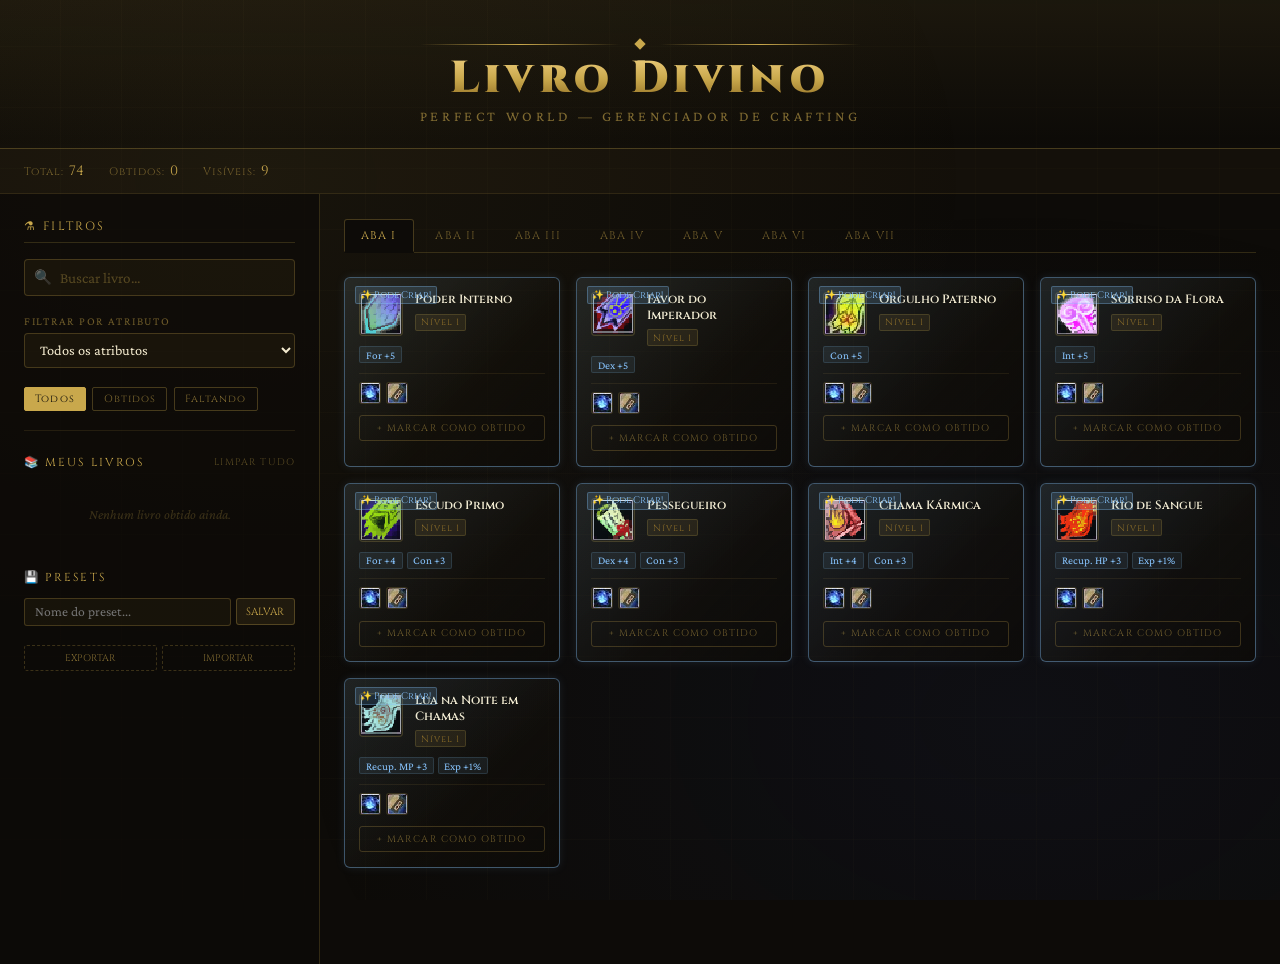
==== commit b86fac46: "feat: add preset management system and crafting tree visualization UI to book manager" ====
--- a/livro-divino-pw.html
+++ b/livro-divino-pw.html
@@ -643,9 +643,94 @@
 
   .stat-val { color: var(--gold); font-size: 0.85rem; }
 
+  /* PRESETS */
+  .presets-section { margin-top: 1.5rem; }
+  .preset-row { display: flex; align-items: center; gap: 0.3rem; margin-bottom: 0.4rem; }
+  .preset-input { flex: 1; padding: 0.35rem 0.6rem; background: rgba(201,168,76,0.06); border: 1px solid rgba(201,168,76,0.25); color: var(--parchment); font-family: 'Crimson Pro', serif; font-size: 0.85rem; border-radius: 3px; outline: none; }
+  .preset-btn { font-family: 'Cinzel', serif; font-size: 0.65rem; background: rgba(201,168,76,0.1); color: var(--gold); border: 1px solid rgba(201,168,76,0.3); padding: 0.35rem 0.6rem; border-radius: 3px; cursor: pointer; transition: 0.2s; text-transform: uppercase; }
+  .preset-btn:hover { background: var(--gold); color: var(--ink); }
+  .preset-list { display: flex; flex-direction: column; gap: 0.3rem; max-height: 150px; overflow-y: auto; }
+  .preset-item { display: flex; justify-content: space-between; align-items: center; padding: 0.35rem 0.5rem; background: rgba(201,168,76,0.05); border: 1px solid rgba(201,168,76,0.15); border-radius: 3px; font-size: 0.82rem; }
+  .preset-item-name { flex: 1; cursor: pointer; }
+  .preset-item-name:hover { color: var(--gold); }
+  .preset-del { color: rgba(201,168,76,0.4); background: none; border: none; font-size: 0.8rem; cursor: pointer; padding: 0 0.3rem; }
+  .preset-del:hover { color: var(--red-light); }
+  
+  /* IMPORT/EXPORT */
+  .ie-row { display: flex; gap: 0.3rem; margin-top: 0.8rem; }
+  .ie-btn { flex: 1; font-family: 'Cinzel', serif; font-size: 0.6rem; background: transparent; color: rgba(201,168,76,0.6); border: 1px dashed rgba(201,168,76,0.25); padding: 0.35rem; border-radius: 3px; cursor: pointer; text-transform: uppercase; transition: 0.2s; }
+  .ie-btn:hover { border-color: var(--gold); color: var(--gold); }
+
+  /* CRAFTABLE GLOW */
+  .book-card.craftable { border-color: rgba(136,197,255,0.4); box-shadow: 0 0 10px rgba(136,197,255,0.1); }
+  .book-card.craftable::before { background: linear-gradient(135deg, rgba(136,197,255,0.1) 0%, transparent 60%); opacity: 1; }
+  .craftable-badge { position: absolute; top: 0.5rem; left: 0.6rem; font-size: 0.6rem; background: rgba(136,197,255,0.15); color: #88c5ff; padding: 0.1rem 0.3rem; border-radius: 2px; border: 1px solid rgba(136,197,255,0.3); font-family: 'Cinzel', serif; z-index: 5; }
+
+  /* TREE OVERLAY */
+  .tree-overlay { display: none; position: fixed; inset: 0; z-index: 1500; background: rgba(13,11,8,0.95); flex-direction: column; backdrop-filter: blur(8px); }
+  .tree-overlay.open { display: flex; }
+  .tree-header { padding: 1.5rem; border-bottom: 1px solid rgba(201,168,76,0.2); display: flex; justify-content: space-between; align-items: center; background: linear-gradient(180deg, rgba(201,168,76,0.05) 0%, transparent 100%); }
+  .tree-title { font-family: 'Cinzel', serif; font-size: 1.5rem; color: var(--gold); display: flex; align-items: center; gap: 1rem; }
+  .tree-title img { width: 40px; height: 40px; border-radius: 4px; border: 1px solid rgba(201,168,76,0.3); }
+  .tree-close { font-family: 'Cinzel', serif; font-size: 0.9rem; background: transparent; color: rgba(201,168,76,0.5); border: 1px solid rgba(201,168,76,0.3); padding: 0.5rem 1rem; cursor: pointer; border-radius: 3px; transition: 0.2s; text-transform: uppercase; }
+  .tree-close:hover { background: rgba(201,168,76,0.1); color: var(--gold); }
+  
+  .tree-content { flex: 1; overflow: auto; padding: 2rem; display: flex; flex-direction: column; align-items: flex-start; gap: 2rem; }
+  
+  /* BASE COST PANEL */
+  .cost-panel { background: rgba(136,197,255,0.05); border: 1px solid rgba(136,197,255,0.2); border-radius: 6px; padding: 1rem 1.5rem; width: 100%; max-width: 800px; display: none; margin: 0 auto; }
+  .cost-panel.visible { display: block; }
+  .cost-panel-title { font-family: 'Cinzel', serif; font-size: 0.9rem; color: #88c5ff; margin-bottom: 0.8rem; text-transform: uppercase; letter-spacing: 0.1em; display: flex; justify-content: space-between; align-items: center; }
+  .cost-mats { display: flex; flex-wrap: wrap; gap: 1rem; }
+  .cost-mat-item { display: flex; align-items: center; gap: 0.5rem; background: rgba(13,11,8,0.5); padding: 0.4rem 0.8rem; border-radius: 4px; border: 1px solid rgba(201,168,76,0.15); }
+  .cost-mat-item img { width: 24px; height: 24px; }
+  .cost-mat-qty { font-family: 'Cinzel', serif; color: var(--gold); font-size: 1.1rem; }
+  .progress-container { width: 100%; height: 6px; background: rgba(201,168,76,0.1); border-radius: 3px; margin-top: 1rem; overflow: hidden; position: relative; }
+  .progress-bar { height: 100%; background: linear-gradient(90deg, var(--gold-dark), #88c5ff); transition: width 0.3s ease; }
+  
+  /* TREE NODES */
+  .craft-tree { display: flex; flex-direction: column; align-items: center; margin: 0 auto; min-width: max-content; }
+  .tree-node-wrapper { display: flex; flex-direction: column; align-items: center; position: relative; }
+  .tree-node { background: linear-gradient(135deg, rgba(201,168,76,0.08) 0%, rgba(13,11,8,0.9) 100%); border: 1px solid rgba(201,168,76,0.3); border-radius: 6px; padding: 0.6rem 1rem; display: flex; flex-direction: column; align-items: center; gap: 0.4rem; cursor: pointer; transition: all 0.2s; width: 140px; text-align: center; position: relative; z-index: 2; box-shadow: 0 4px 10px rgba(0,0,0,0.5); }
+  .tree-node:hover { border-color: var(--gold); transform: translateY(-2px); }
+  .tree-node.owned { border-color: var(--gold); background: linear-gradient(135deg, rgba(201,168,76,0.2) 0%, rgba(13,11,8,0.9) 100%); box-shadow: 0 0 15px rgba(201,168,76,0.2); }
+  .tree-node.owned::after { content: '✓'; position: absolute; top: -8px; right: -8px; background: var(--gold); color: var(--ink); width: 20px; height: 20px; border-radius: 50%; display: flex; align-items: center; justify-content: center; font-size: 0.7rem; font-weight: bold; border: 2px solid var(--ink); }
+  .tree-node img { width: 36px; height: 36px; object-fit: contain; }
+  .tree-node-name { font-family: 'Cinzel', serif; font-size: 0.7rem; color: var(--parchment); line-height: 1.2; word-wrap: break-word; }
+  .tree-node-qty { font-size: 0.65rem; color: rgba(201,168,76,0.6); background: rgba(201,168,76,0.1); padding: 0.1rem 0.3rem; border-radius: 2px; }
+  
+  .tree-children { display: flex; gap: 1.5rem; padding-top: 1.5rem; position: relative; }
+  .tree-children::before { content: ''; position: absolute; top: 0; left: 50%; width: 1px; height: 1.5rem; background: rgba(201,168,76,0.3); transform: translateX(-50%); }
+  
+  /* Connector lines between siblings */
+  .tree-child-wrapper { position: relative; display: flex; flex-direction: column; align-items: center; }
+  .tree-child-wrapper::before { content: ''; position: absolute; top: -1.5rem; left: 50%; width: 1px; height: 1.5rem; background: rgba(201,168,76,0.3); transform: translateX(-50%); }
+  .tree-child-wrapper::after { content: ''; position: absolute; top: -1.5rem; width: 100%; height: 1px; background: rgba(201,168,76,0.3); }
+  .tree-child-wrapper:first-child::after { left: 50%; width: 50%; }
+  .tree-child-wrapper:last-child::after { right: 50%; width: 50%; left: auto; }
+  .tree-child-wrapper:only-child::after { display: none; }
+  
+  /* TOAST NOTIFICATION */
+  .toast-container { position: fixed; bottom: 2rem; right: 2rem; z-index: 3000; display: flex; flex-direction: column; gap: 0.5rem; pointer-events: none; }
+  .toast { background: linear-gradient(90deg, var(--ink), #1a1610); border-left: 3px solid var(--gold); color: var(--parchment); padding: 0.8rem 1.2rem; border-radius: 4px; font-size: 0.85rem; box-shadow: 0 4px 15px rgba(0,0,0,0.6); animation: toastIn 0.3s ease forwards; opacity: 0; transform: translateX(50px); pointer-events: auto; }
+  @keyframes toastIn { to { opacity: 1; transform: translateX(0); } }
+  .toast.fade-out { opacity: 0; transition: opacity 0.5s ease; }
+  
+  /* Modal Progress */
+  .modal-progress { margin-top: 1rem; padding-top: 1rem; border-top: 1px solid rgba(201,168,76,0.15); display: flex; flex-direction: column; gap: 0.5rem; display: none; }
+  .modal-progress.visible { display: flex; }
+  .modal-progress-label { font-family: 'Cinzel', serif; font-size: 0.65rem; color: rgba(201,168,76,0.5); text-transform: uppercase; letter-spacing: 0.1em; }
+  .modal-progress-text { font-size: 0.8rem; text-align: right; color: #88c5ff; margin-top: -1.2rem; }
+  
+  /* Ver Árvore Button */
+  .view-tree-btn { display: none; width: 100%; font-family: 'Cinzel', serif; font-size: 0.75rem; letter-spacing: 0.12em; text-transform: uppercase; padding: 0.65rem; border-radius: 4px; cursor: pointer; transition: all 0.2s; border: 1px dashed #88c5ff; background: rgba(136,197,255,0.05); color: #88c5ff; margin-top: 0.5rem; }
+  .view-tree-btn.visible { display: block; }
+  .view-tree-btn:hover { background: rgba(136,197,255,0.15); border-style: solid; }
+
   @media (max-width: 800px) {
     .app-container { grid-template-columns: 1fr; }
     .sidebar { max-height: none; position: static; border-right: none; border-bottom: 1px solid rgba(201,168,76,0.2); }
+    .tree-title { font-size: 1.1rem; }
   }
 </style>
 </head>
@@ -719,6 +804,22 @@
       <div class="mat-title">🧪 Materiais para Próximo Nível</div>
       <div id="matsList"></div>
     </div>
+
+    <!-- PRESETS -->
+    <div class="presets-section">
+      <div class="section-header">
+        <span class="section-label">💾 Presets</span>
+      </div>
+      <div class="preset-row">
+        <input type="text" id="presetName" class="preset-input" placeholder="Nome do preset..." autocomplete="off">
+        <button class="preset-btn" id="savePresetBtn">Salvar</button>
+      </div>
+      <div class="preset-list" id="presetList"></div>
+      <div class="ie-row">
+        <button class="ie-btn" id="exportBtn">Exportar</button>
+        <button class="ie-btn" id="importBtn">Importar</button>
+      </div>
+    </div>
   </aside>
 
   <!-- MAIN -->
@@ -743,12 +844,37 @@
     <div class="modal-effects" id="modalEffects"></div>
     <div class="modal-section-label">Materiais Necessários</div>
     <div class="modal-mats" id="modalMats"></div>
-    <button class="modal-toggle-btn" id="modalToggleBtn"></button>
+    <div class="modal-progress" id="modalProgress">
+      <div class="modal-progress-label">Progresso Base (P/ Criar do Zero)</div>
+      <div class="modal-progress-text" id="modalProgressText">0%</div>
+      <div class="progress-container"><div class="progress-bar" id="modalProgressBar" style="width:0%"></div></div>
+    </div>
+    <button class="view-tree-btn" id="viewTreeBtn">Visualizar Árvore de Criação 🌳</button>
+    <button class="modal-toggle-btn" id="modalToggleBtn" style="margin-top: 0.5rem;"></button>
   </div>
 </div>
 
 <!-- TOOLTIP -->
 <div class="tooltip" id="tooltip"></div>
+
+<!-- TREE OVERLAY -->
+<div class="tree-overlay" id="treeOverlay">
+  <div class="tree-header">
+    <div class="tree-title"><img id="treeTitleImg" src="" alt="icon"> <span id="treeTitleName">Árvore de Criação</span></div>
+    <button class="tree-close" id="treeClose">✕ Fechar Árvore</button>
+  </div>
+  <div class="tree-content" id="treeContent">
+    <div class="cost-panel" id="treeCostPanel">
+      <div class="cost-panel-title"><span>Custo Base Restante (Descontando Livros Obtidos)</span></div>
+      <div class="cost-mats" id="treeCostMats"></div>
+      <div class="progress-container" style="margin-top: 1.5rem;"><div class="progress-bar" id="treeProgressBar" style="width:0%"></div></div>
+    </div>
+    <div class="craft-tree" id="craftTreeContainer"></div>
+  </div>
+</div>
+
+<!-- TOASTS -->
+<div class="toast-container" id="toastContainer"></div>
 
 <script>
 const DATA = [{"titulo":"Nível do Livro:\n\t\nQtde Total de Itens:","items":[]},{"titulo":"Aba I","items":[{"nivel":"1","imagem":"images/1-5.png","nome":"Poder Interno","efeitos":["For +5"],"materiais":[{"nome":"Fragmentos de Escrita Divina","quantidade":3,"imagem":"images/fragmentodeescritadivina.jpg"},{"nome":"Livros em Branco Divino","quantidade":4,"imagem":"images/Livroembrancodivino.jpg"}]},{"nivel":"1","imagem":"images/2-5.png","nome":"Favor do Imperador","efeitos":["Dex +5"],"materiais":[{"nome":"Fragmentos de Escrita Divina","quantidade":3,"imagem":"images/fragmentodeescritadivina.jpg"},{"nome":"Livros em Branco Divino","quantidade":4,"imagem":"images/Livroembrancodivino.jpg"}]},{"nivel":"1","imagem":"images/3-6.jpg","nome":"Orgulho Paterno","efeitos":["Con +5"],"materiais":[{"nome":"Fragmentos de Escrita Divina","quantidade":3,"imagem":"images/fragmentodeescritadivina.jpg"},{"nome":"Livros em Branco Divino","quantidade":4,"imagem":"images/Livroembrancodivino.jpg"}]},{"nivel":"1","imagem":"images/4-3.png","nome":"Sorriso da Flora","efeitos":["Int +5"],"materiais":[{"nome":"Fragmentos de Escrita Divina","quantidade":3,"imagem":"images/fragmentodeescritadivina.jpg"},{"nome":"Livros em Branco Divino","quantidade":4,"imagem":"images/Livroembrancodivino.jpg"}]},{"nivel":"1","imagem":"images/5-3.png","nome":"Escudo Primo","efeitos":["For +4","Con +3"],"materiais":[{"nome":"Fragmentos de Escrita Divina","quantidade":3,"imagem":"images/fragmentodeescritadivina.jpg"},{"nome":"Livros em Branco Divino","quantidade":4,"imagem":"images/Livroembrancodivino.jpg"}]},{"nivel":"1","imagem":"images/6-3.png","nome":"Pessegueiro","efeitos":["Dex +4","Con +3"],"materiais":[{"nome":"Fragmentos de Escrita Divina","quantidade":3,"imagem":"images/fragmentodeescritadivina.jpg"},{"nome":"Livros em Branco Divino","quantidade":4,"imagem":"images/Livroembrancodivino.jpg"}]},{"nivel":"1","imagem":"images/7-1.png","nome":"Chama Kármica","efeitos":["Int +4","Con +3"],"materiais":[{"nome":"Fragmentos de Escrita Divina","quantidade":3,"imagem":"images/fragmentodeescritadivina.jpg"},{"nome":"Livros em Branco Divino","quantidade":4,"imagem":"images/Livroembrancodivino.jpg"}]},{"nivel":"1","imagem":"images/8-1.png","nome":"Rio de Sangue","efeitos":["Recup. HP +3","Exp +1%"],"materiais":[{"nome":"Fragmentos de Escrita Divina","quantidade":3,"imagem":"images/fragmentodeescritadivina.jpg"},{"nome":"Livros em Branco Divino","quantidade":4,"imagem":"images/Livroembrancodivino.jpg"}]},{"nivel":"1","imagem":"images/9-1.png","nome":"Lua na Noite em Chamas","efeitos":["Recup. MP +3","Exp +1%"],"materiais":[{"nome":"Fragmentos de Escrita Divina","quantidade":3,"imagem":"images/fragmentodeescritadivina.jpg"},{"nome":"Livros em Branco Divino","quantidade":4,"imagem":"images/Livroembrancodivino.jpg"}]}]},{"titulo":"Aba II","items":[{"nivel":"2","imagem":"images/10-1.png","nome":"Resiliência","efeitos":["For +10"],"materiais":[{"nome":"Poder Interno","quantidade":0,"imagem":"images/1-5.png"},{"nome":"Escudo Primo","quantidade":0,"imagem":"images/5-3.png"},{"nome":"Chama Kármica","quantidade":0,"imagem":"images/7-1.png"}]},{"nivel":"2","imagem":"images/11-1.png","nome":"Flor do Pessegueiro","efeitos":["Dex +10"],"materiais":[{"nome":"Favor do Imperador","quantidade":0,"imagem":"images/2-5.png"},{"nome":"Pessegueiro","quantidade":0,"imagem":"images/6-3.png"},{"nome":"Sorriso da Flora","quantidade":0,"imagem":"images/4-3.png"}]},{"nivel":"2","imagem":"images/12-2.png","nome":"Estampido","efeitos":["Con +10"],"materiais":[{"nome":"Orgulho Paterno","quantidade":0,"imagem":"images/3-6.jpg"},{"nome":"Escudo Primo","quantidade":0,"imagem":"images/5-3.png"},{"nome":"Chama Kármica","quantidade":0,"imagem":"images/7-1.png"}]},{"nivel":"2","imagem":"images/13.png","nome":"Chamas Secretas","efeitos":["Int +10"],"materiais":[{"nome":"Poder Interno","quantidade":0,"imagem":"images/1-5.png"},{"nome":"Chama Kármica","quantidade":0,"imagem":"images/7-1.png"},{"nome":"Sorriso da Flora","quantidade":0,"imagem":"images/4-3.png"}]},{"nivel":"2","imagem":"images/14-1.png","nome":"Força Inigualável","efeitos":["For +7","Con +6"],"materiais":[{"nome":"Poder Interno","quantidade":0,"imagem":"images/1-5.png"},{"nome":"Orgulho Paterno","quantidade":0,"imagem":"images/3-6.jpg"},{"nome":"Escudo Primo","quantidade":0,"imagem":"images/5-3.png"}]},{"nivel":"2","imagem":"images/15-1.png","nome":"Chuva de Pétalas","efeitos":["Dex +7","Con +6"],"materiais":[{"nome":"Favor do Imperador","quantidade":0,"imagem":"images/2-5.png"},{"nome":"Orgulho Paterno","quantidade":0,"imagem":"images/3-6.jpg"},{"nome":"Pessegueiro","quantidade":0,"imagem":"images/6-3.png"}]},{"nivel":"2","imagem":"images/16.png","nome":"Lótus Vermelha","efeitos":["Int +7","Con +6"],"materiais":[{"nome":"Sorriso da Flora","quantidade":0,"imagem":"images/4-3.png"},{"nome":"Chama Kármica","quantidade":0,"imagem":"images/7-1.png"},{"nome":"Pessegueiro","quantidade":0,"imagem":"images/6-3.png"}]},{"nivel":"2","imagem":"images/17.png","nome":"Lobo da Guerra","efeitos":["Recup. HP +6","Exp +2%"],"materiais":[{"nome":"Escudo Primo","quantidade":0,"imagem":"images/5-3.png"},{"nome":"Chama Kármica","quantidade":0,"imagem":"images/7-1.png"},{"nome":"Rio de Sangue","quantidade":0,"imagem":"images/8-1.png"}]},{"nivel":"2","imagem":"images/18.png","nome":"Renascido das Chamas","efeitos":["Recup. MP +6","Exp +2%"],"materiais":[{"nome":"Sorriso da Flora","quantidade":0,"imagem":"images/4-3.png"},{"nome":"Chama Kármica","quantidade":0,"imagem":"images/7-1.png"},{"nome":"Lua na Noite em Chamas","quantidade":0,"imagem":"images/9-1.png"}]}]},{"titulo":"Aba III","items":[{"nivel":"3","imagem":"images/19.png","nome":"Portal do Yang","efeitos":["For +15"],"materiais":[{"nome":"Resiliência","quantidade":0,"imagem":"images/10-1.png"},{"nome":"Força Inigualável","quantidade":0,"imagem":"images/14-1.png"},{"nome":"Lótus Vermelha","quantidade":0,"imagem":"images/16.png"}]},{"nivel":"3","imagem":"images/20.jpg","nome":"Beleza sem Forma","efeitos":["Dex +15"],"materiais":[{"nome":"Flor do Pessegueiro","quantidade":0,"imagem":"images/11-1.png"},{"nome":"Força Inigualável","quantidade":0,"imagem":"images/14-1.png"},{"nome":"Chuva de Pétalas","quantidade":0,"imagem":"images/15-1.png"}]},{"nivel":"3","imagem":"images/21.png","nome":"Som do Arrependimento","efeitos":["Con +15"],"materiais":[{"nome":"Estampido","quantidade":0,"imagem":"images/12-2.png"},{"nome":"Força Inigualável","quantidade":0,"imagem":"images/14-1.png"},{"nome":"Lótus Vermelha","quantidade":0,"imagem":"images/16.png"}]},{"nivel":"3","imagem":"images/22.png","nome":"Coração Leal de Gelo","efeitos":["Int +15"],"materiais":[{"nome":"Resiliência","quantidade":0,"imagem":"images/10-1.png"},{"nome":"Flor do Pessegueiro","quantidade":0,"imagem":"images/11-1.png"},{"nome":"Chamas Secretas","quantidade":0,"imagem":"images/13.png"}]},{"nivel":"3","imagem":"images/23.png","nome":"Canção do Vinho","efeitos":["For +9","Con +8"],"materiais":[{"nome":"Estampido","quantidade":0,"imagem":"images/12-2.png"},{"nome":"Lótus Vermelha","quantidade":0,"imagem":"images/16.png"},{"nome":"Força Inigualável","quantidade":0,"imagem":"images/14-1.png"}]},{"nivel":"3","imagem":"images/24.png","nome":"Crepúsculo Eterno","efeitos":["Dex +9","Con +8"],"materiais":[{"nome":"Flor do Pessegueiro","quantidade":0,"imagem":"images/11-1.png"},{"nome":"Estampido","quantidade":0,"imagem":"images/12-2.png"},{"nome":"Chuva de Pétalas","quantidade":0,"imagem":"images/15-1.png"}]},{"nivel":"3","imagem":"images/25.png","nome":"Chama Rubra","efeitos":["Int +9","Con +8"],"materiais":[{"nome":"Chamas Secretas","quantidade":0,"imagem":"images/13.png"},{"nome":"Chuva de Pétalas","quantidade":0,"imagem":"images/15-1.png"},{"nome":"Lótus Vermelha","quantidade":0,"imagem":"images/16.png"}]},{"nivel":"3","imagem":"images/26.png","nome":"Aniquilação","efeitos":["Recup. HP +9","Exp +3%"],"materiais":[{"nome":"Resiliência","quantidade":0,"imagem":"images/10-1.png"},{"nome":"Chuva de Pétalas","quantidade":0,"imagem":"images/15-1.png"},{"nome":"Lobo da Guerra","quantidade":0,"imagem":"images/17.png"}]},{"nivel":"3","imagem":"images/27.png","nome":"Fragrância da Chuva de Sangue","efeitos":["Recup. MP +9","Exp +3%"],"materiais":[{"nome":"Chuva de Pétalas","quantidade":0,"imagem":"images/15-1.png"},{"nome":"Lótus Vermelha","quantidade":0,"imagem":"images/16.png"},{"nome":"Renascido das Chamas","quantidade":0,"imagem":"images/18.png"}]}]},{"titulo":"Aba IV","items":[{"nivel":"4","imagem":"images/28.png","nome":"Destino","efeitos":["For +20"],"materiais":[{"nome":"Portal do Yang","quantidade":0,"imagem":"images/19.png"},{"nome":"Beleza sem Forma","quantidade":0,"imagem":"images/20.jpg"},{"nome":"Canção do Vinho","quantidade":0,"imagem":"images/23.png"}]},{"nivel":"4","imagem":"images/29.png","nome":"Espinhos de Rosa","efeitos":["Dex +20"],"materiais":[{"nome":"Beleza sem Forma","quantidade":0,"imagem":"images/20.jpg"},{"nome":"Chama Rubra","quantidade":0,"imagem":"images/25.png"},{"nome":"Crepúsculo Eterno","quantidade":0,"imagem":"images/24.png"}]},{"nivel":"4","imagem":"images/30.png","nome":"Anarquia","efeitos":["Con +20"],"materiais":[{"nome":"Som do Arrependimento","quantidade":0,"imagem":"images/21.png"},{"nome":"Canção do Vinho","quantidade":0,"imagem":"images/23.png"},{"nome":"Coração Leal de Gelo","quantidade":0,"imagem":"images/22.png"}]},{"nivel":"4","imagem":"images/31.png","nome":"Tocado Pelo Vento da Primavera","efeitos":["Int +20"],"materiais":[{"nome":"Som do Arrependimento","quantidade":0,"imagem":"images/21.png"},{"nome":"Chama Rubra","quantidade":0,"imagem":"images/25.png"},{"nome":"Coração Leal de Gelo","quantidade":0,"imagem":"images/22.png"}]},{"nivel":"4","imagem":"images/32.png","nome":"Tigre do Vento, Dragão do Céu","efeitos":["For +13","Con +12"],"materiais":[{"nome":"Portal do Yang","quantidade":0,"imagem":"images/19.png"},{"nome":"Crepúsculo Eterno","quantidade":0,"imagem":"images/24.png"},{"nome":"Canção do Vinho","quantidade":0,"imagem":"images/23.png"}]},{"nivel":"4","imagem":"images/33.png","nome":"Encantador de Almas","efeitos":["Dex +13","Con +12"],"materiais":[{"nome":"Beleza sem Forma","quantidade":0,"imagem":"images/20.jpg"},{"nome":"Chama Rubra","quantidade":0,"imagem":"images/25.png"},{"nome":"Crepúsculo Eterno","quantidade":0,"imagem":"images/24.png"}]},{"nivel":"4","imagem":"images/34.png","nome":"Paixão","efeitos":["Int +13","Con +12"],"materiais":[{"nome":"Coração Leal de Gelo","quantidade":0,"imagem":"images/22.png"},{"nome":"Portal do Yang","quantidade":0,"imagem":"images/19.png"},{"nome":"Chama Rubra","quantidade":0,"imagem":"images/25.png"}]},{"nivel":"4","imagem":"images/35.png","nome":"Ao Sul dos Rios","efeitos":["Recup. HP +12","Exp +4%"],"materiais":[{"nome":"Chamas Secretas","quantidade":0,"imagem":"images/13.png"},{"nome":"Flor do Pessegueiro","quantidade":0,"imagem":"images/11-1.png"},{"nome":"Aniquilação","quantidade":0,"imagem":"images/26.png"}]},{"nivel":"4","imagem":"images/36.png","nome":"Céu Que Chora","efeitos":["Recup. MP +12","Exp +4%"],"materiais":[{"nome":"Som do Arrependimento","quantidade":0,"imagem":"images/21.png"},{"nome":"Crepúsculo Eterno","quantidade":0,"imagem":"images/24.png"},{"nome":"Fragrância da Chuva de Sangue","quantidade":0,"imagem":"images/27.png"}]}]},{"titulo":"Aba V","items":[{"nivel":"5","imagem":"images/37.png","nome":"Beleza da Serpente","efeitos":["For +20","Mov. +0.1m/s"],"materiais":[{"nome":"Destino","quantidade":0,"imagem":"images/28.png"},{"nome":"Anarquia","quantidade":0,"imagem":"images/30.png"},{"nome":"Encantador de Almas","quantidade":0,"imagem":"images/33.png"}]},{"nivel":"5","imagem":"images/38.png","nome":"Os Quatro Grande Elementos","efeitos":["For +20","Crítico +1%"],"materiais":[{"nome":"Destino","quantidade":0,"imagem":"images/28.png"},{"nome":"Anarquia","quantidade":0,"imagem":"images/30.png"},{"nome":"Tigre do Vento, Dragão do Céu","quantidade":0,"imagem":"images/32.png"}]},{"nivel":"5","imagem":"images/39.png","nome":"Partindo os Céus e a Terra","efeitos":["Dex +25"],"materiais":[{"nome":"Espinho de Rosa","quantidade":0,"imagem":"images/29.png"},{"nome":"Anarquia","quantidade":0,"imagem":"images/30.png"},{"nome":"Encantador de Almas","quantidade":0,"imagem":"images/33.png"}]},{"nivel":"5","imagem":"images/40.png","nome":"Cidade Estrangeira","efeitos":["Dex +20","Crítico +1%"],"materiais":[{"nome":"Destino","quantidade":0,"imagem":"images/28.png"},{"nome":"Espinho de Rosa","quantidade":0,"imagem":"images/29.png"},{"nome":"Encantador de Almas","quantidade":0,"imagem":"images/33.png"}]},{"nivel":"5","imagem":"images/41.png","nome":"Risada da Loucura","efeitos":["Con +25"],"materiais":[{"nome":"Tigre do Vento, Dragão do Céu","quantidade":0,"imagem":"images/32.png"},{"nome":"Anarquia","quantidade":0,"imagem":"images/30.png"},{"nome":"Paixão","quantidade":0,"imagem":"images/34.png"}]},{"nivel":"5","imagem":"images/42.png","nome":"Bênçãos da Terra","efeitos":["Con +20","Red. Dano Físico +3%"],"materiais":[{"nome":"Tigre do Vento, Dragão do Céu","quantidade":0,"imagem":"images/32.png"},{"nome":"Anarquia","quantidade":0,"imagem":"images/30.png"},{"nome":"Paixão","quantidade":0,"imagem":"images/34.png"}]},{"nivel":"5","imagem":"images/43.png","nome":"Uivo do Mar","efeitos":["Int +20","Mov. +0.1m/s"],"materiais":[{"nome":"Espinho de Rosa","quantidade":0,"imagem":"images/29.png"},{"nome":"Tocado Pelo Vento da Primavera","quantidade":0,"imagem":"images/31.png"},{"nome":"Encantador de Almas","quantidade":0,"imagem":"images/33.png"}]},{"nivel":"5","imagem":"images/44.png","nome":"Água Gentil","efeitos":["Int +20","Crítico +1%"],"materiais":[{"nome":"Paixão","quantidade":0,"imagem":"images/34.png"},{"nome":"Tocado Pelo Vento da Primavera","quantidade":0,"imagem":"images/31.png"},{"nome":"Tigre do Vento, Dragão do Céu","quantidade":0,"imagem":"images/32.png"}]},{"nivel":"5","imagem":"images/45.png","nome":"Arrogância","efeitos":["For +13","Con +12","HP +70"],"materiais":[{"nome":"Destino","quantidade":0,"imagem":"images/28.png"},{"nome":"Anarquia","quantidade":0,"imagem":"images/30.png"},{"nome":"Tigre do Vento, Dragão do Céu","quantidade":0,"imagem":"images/32.png"}]},{"nivel":"5","imagem":"images/46.png","nome":"Disfarce de Sangue","efeitos":["For +13","Con +12","Crítico +1%"],"materiais":[{"nome":"Destino","quantidade":0,"imagem":"images/28.png"},{"nome":"Anarquia","quantidade":0,"imagem":"images/30.png"},{"nome":"Tigre do Vento, Dragão do Céu","quantidade":0,"imagem":"images/32.png"}]},{"nivel":"5","imagem":"images/47.png","nome":"Júpiter","efeitos":["Dex +13","Con +12","Mov. +0.1m/s"],"materiais":[{"nome":"Espinho de Rosa","quantidade":0,"imagem":"images/29.png"},{"nome":"Anarquia","quantidade":0,"imagem":"images/30.png"},{"nome":"Encantador de Almas","quantidade":0,"imagem":"images/33.png"}]},{"nivel":"5","imagem":"images/48.png","nome":"Floresta Vasta","efeitos":["Dex +13","Con +12","Crítico +1%"],"materiais":[{"nome":"Espinho de Rosa","quantidade":0,"imagem":"images/29.png"},{"nome":"Anarquia","quantidade":0,"imagem":"images/30.png"},{"nome":"Encantador de Almas","quantidade":0,"imagem":"images/33.png"}]},{"nivel":"5","imagem":"images/49.png","nome":"Fonte do Deserto","efeitos":["Int +13","Con +12","Mov. +0.1m/s"],"materiais":[{"nome":"Espinho de Rosa","quantidade":0,"imagem":"images/29.png"},{"nome":"Paixão","quantidade":0,"imagem":"images/34.png"},{"nome":"Tocado Pelo Vento da Primavera","quantidade":0,"imagem":"images/31.png"}]},{"nivel":"5","imagem":"images/50.png","nome":"Fragrância dos Céus","efeitos":["Int +13","Con +12","Tempo de Invoc. -1%"],"materiais":[{"nome":"Céu Que Chora","quantidade":0,"imagem":"images/36.png"},{"nome":"Paixão","quantidade":0,"imagem":"images/34.png"},{"nome":"Tocado Pelo Vento da Primavera","quantidade":0,"imagem":"images/31.png"}]},{"nivel":"5","imagem":"images/51.png","nome":"Os Treze Guardiões","efeitos":["For +9","Dex +9","Con +8","Int +9","HP +70"],"materiais":[{"nome":"Paixão","quantidade":0,"imagem":"images/34.png"},{"nome":"Ao Sul dos Rios","quantidade":0,"imagem":"images/35.png"},{"nome":"Céu Que Chora","quantidade":0,"imagem":"images/36.png"}]},{"nivel":"5","imagem":"images/52.png","nome":"Espelho do Nada","efeitos":["For +9","Dex +9","Con +8","Int +9","Crítico +1"],"materiais":[{"nome":"Paixão","quantidade":0,"imagem":"images/34.png"},{"nome":"Ao Sul dos Rios","quantidade":0,"imagem":"images/35.png"},{"nome":"Céu Que Chora","quantidade":0,"imagem":"images/36.png"}]}]},{"titulo":"Aba VI","items":[{"nivel":"5","imagem":"images/44.png","nome":"Água Gentil","efeitos":["Int +20","Crítico +1%"],"materiais":[{"nome":"Manuscrito do Destino","quantidade":0,"imagem":"images/ManuscritoDoDestino.jpg"}]},{"nivel":"5","imagem":"images/43.png","nome":"Uivo do Mar","efeitos":["Int +20","Mov. +0.1m/s"],"materiais":[{"nome":"Manuscrito do Destino","quantidade":0,"imagem":"images/ManuscritoDoDestino.jpg"}]},{"nivel":"5","imagem":"images/41.png","nome":"Risada da Loucura","efeitos":["Con +25"],"materiais":[{"nome":"Manuscrito do Destino","quantidade":0,"imagem":"images/ManuscritoDoDestino.jpg"}]},{"nivel":"5","imagem":"images/42.png","nome":"Bênçãos da Terra","efeitos":["Con +20","Red. Dano Físico +3%"],"materiais":[{"nome":"Manuscrito do Destino","quantidade":0,"imagem":"images/ManuscritoDoDestino.jpg"}]},{"nivel":"7","imagem":"images/cantodanoite.gif","nome":"Canto da Noite","efeitos":["For +13","Dex +13","Con +12","Int +13","Critico +1%","Tempo de Invoc. -1%","Vel. de Ataque -0,05"],"materiais":[{"nome":"Pergaminho dos deuses","quantidade":0,"imagem":"images/pergaminhodosdeuses-1.gif"}]},{"nivel":"7","imagem":"images/trompetedeferro.gif","nome":"Trompete de Ferro","efeitos":["Int +45"],"materiais":[{"nome":"Pergaminho dos deuses","quantidade":0,"imagem":"images/pergaminhodosdeuses-1.gif"}]},{"nivel":"7","imagem":"images/cantodedragdaagua.gif","nome":"Canto de Dragão da Água","efeitos":["Con +45"],"materiais":[{"nome":"Pergaminho dos deuses","quantidade":0,"imagem":"images/pergaminhodosdeuses-1.gif"}]},{"nivel":"7","imagem":"images/livrodivinovermelho.gif","nome":"Uma Bela Flor","efeitos":["Dex +25","Mov. +0,2m/s"],"materiais":[{"nome":"Pergaminho dos deuses","quantidade":0,"imagem":"images/pergaminhodosdeuses-1.gif"}]},{"nivel":"7","imagem":"images/DeusEriang.gif","nome":"Deus Eriang","efeitos":["Dex +25","Critico +2%"],"materiais":[{"nome":"Pergaminho dos deuses","quantidade":0,"imagem":"images/pergaminhodosdeuses-1.gif"}]},{"nivel":"7","imagem":"images/livrodivinoverde.gif","nome":"Três Estudiosos","efeitos":["For +45"],"materiais":[{"nome":"Pergaminho dos deuses","quantidade":0,"imagem":"images/pergaminhodosdeuses-1.gif"}]}]},{"titulo":"Aba VII","items":[{"nivel":"6","imagem":"images/geloestrangeiro.jpg","nome":"Gelo Estrangeiro","efeitos":["Int+35"],"materiais":[{"nome":"Água Gentil","quantidade":0,"imagem":"images/44.png"},{"nome":"Uivo do Mar","quantidade":0,"imagem":"images/43.png"},{"nome":"Fonte do deserto","quantidade":0,"imagem":"images/49.png"}]},{"nivel":"6","imagem":"images/hadesdonorte.jpg","nome":"Hades do Norte","efeitos":["Int+20 Mov.+0.2m/s"],"materiais":[{"nome":"Uivo do Mar","quantidade":0,"imagem":"images/43.png"},{"nome":"Risada de Loucura","quantidade":0,"imagem":"images/41.png"},{"nome":"Partindo os Céus e a Terra","quantidade":0,"imagem":"images/39.png"}]},{"nivel":"6","imagem":"images/lagrimavermelha.jpg","nome":"Lágrima Vermelha","efeitos":["Con+20","Red. de Dano Físico 6%"],"materiais":[{"nome":"Risada de Loucura","quantidade":0,"imagem":"images/41.png"},{"nome":"Bênçãos da Terra","quantidade":0,"imagem":"images/42.png"},{"nome":"Os Quatro Grande Elementos","quantidade":0,"imagem":"images/38.png"}]},{"nivel":"6","imagem":"images/aguaqueperfuraapedra.jpg","nome":"Água que Perfura a Pedra","efeitos":["Con +20","Crítico +2%"],"materiais":[{"nome":"Água Gentil","quantidade":0,"imagem":"images/44.png"},{"nome":"Risada de Loucura","quantidade":0,"imagem":"images/41.png"},{"nome":"Os Quatro Grande Elementos","quantidade":0,"imagem":"images/38.png"}]},{"nivel":"6","imagem":"images/ventodamanha.jpg","nome":"Vento da Manhã","efeitos":["Dex +35"],"materiais":[{"nome":"Partindo os Céus e a Terra","quantidade":0,"imagem":"images/39.png"},{"nome":"Fonte do Deserto","quantidade":0,"imagem":"images/49.png"},{"nome":"Floresta Vasta","quantidade":0,"imagem":"images/48.png"}]},{"nivel":"6","imagem":"images/passarriocompalha.jpg","nome":"Passar Rio Com Palha","efeitos":["Dex +20","Mov. +0.2m/s"],"materiais":[{"nome":"Partindo os Céus e a Terra","quantidade":0,"imagem":"images/39.png"},{"nome":"Cidade Estrangeira","quantidade":0,"imagem":"images/40.png"},{"nome":"Beleza da Serpente","quantidade":0,"imagem":"images/37.png"}]},{"nivel":"6","imagem":"images/seguraraondaf.jpg","nome":"Segurar a Onda","efeitos":["For+35"],"materiais":[{"nome":"Beleza da Serpente","quantidade":0,"imagem":"images/37.png"},{"nome":"Arrogância","quantidade":0,"imagem":"images/45.png"},{"nome":"Disfarce de Sangue","quantidade":0,"imagem":"images/46.png"}]},{"nivel":"6","imagem":"images/coracaofurioso.jpg","nome":"Coração Furioso","efeitos":["For +20","Crítico +2%"],"materiais":[{"nome":"Cidade Estrangeira","quantidade":0,"imagem":"images/40.png"},{"nome":"Os Quatro Grande Elementos","quantidade":0,"imagem":"images/38.png"},{"nome":"Disfarce de Sangue","quantidade":0,"imagem":"images/46.png"}]},{"nivel":"6","imagem":"images/ritmodasondas.jpg","nome":"Ritmo das Ondas","efeitos":["Int +13","Con +12","Tempo de Inv.-2%"],"materiais":[{"nome":"Água Gentil","quantidade":0,"imagem":"images/44.png"},{"nome":"Partindo os Céus e a Terra","quantidade":0,"imagem":"images/39.png"},{"nome":"Frangância dos Céus","quantidade":0,"imagem":"images/50.png"}]},{"nivel":"6","imagem":"images/tresflores.jpg","nome":"Três Flores","efeitos":["Int +13","Con +12","Crítico +2%"],"materiais":[{"nome":"Água Gentil","quantidade":0,"imagem":"images/44.png"},{"nome":"Cidade Estrangeira","quantidade":0,"imagem":"images/40.png"},{"nome":"Frangância dos Céus","quantidade":0,"imagem":"images/50.png"}]},{"nivel":"6","imagem":"images/asaunificadora.jpg","nome":"Asa Unificadora","efeitos":["Dex +13","Con +12","Mov. +0.2m/s"],"materiais":[{"nome":"Partindo os Céus e a Terra","quantidade":0,"imagem":"images/39.png"},{"nome":"Fonte do Deserto","quantidade":0,"imagem":"images/49.png"},{"nome":"Júpiter","quantidade":0,"imagem":"images/47.png"}]},{"nivel":"6","imagem":"images/zendeesquecimento.jpg","nome":"Zen de Esquecimento","efeitos":["Dex +13","Con +12","HP +140"],"materiais":[{"nome":"Risada de Loucura","quantidade":0,"imagem":"images/41.png"},{"nome":"Júpiter","quantidade":0,"imagem":"images/47.png"},{"nome":"Arrogância","quantidade":0,"imagem":"images/45.png"}]},{"nivel":"6","imagem":"images/mudancadoceuedaterra.jpg","nome":"Mudança do Céu e da Terra","efeitos":["For +13","Con +12","Red. de Dano Físico +6%"],"materiais":[{"nome":"Beleza da Serpente","quantidade":0,"imagem":"images/37.png"},{"nome":"Arrogância","quantidade":0,"imagem":"images/45.png"},{"nome":"Disfarce de Sangue","quantidade":0,"imagem":"images/46.png"}]},{"nivel":"6","imagem":"images/sorrisodarainha.jpg","nome":"Sorriso da Rainha","efeitos":["For +13","Con +12","Crítico +2%"],"materiais":[{"nome":"Floresta Vasta","quantidade":0,"imagem":"images/48.png"},{"nome":"Arrogância","quantidade":0,"imagem":"images/45.png"},{"nome":"Disfarce de Sangue","quantidade":0,"imagem":"images/46.png"}]},{"nivel":"6","imagem":"images/dezoitoestudiosos.jpg","nome":"Dezoito Estudiosos","efeitos":["For +9","Dex +9","Con +8","Int +9","HP +70","MP+80"],"materiais":[{"nome":"Água Gentil","quantidade":0,"imagem":"images/44.png"},{"nome":"Beleza da Serpente","quantidade":0,"imagem":"images/37.png"},{"nome":"Os Treze Guardiões","quantidade":0,"imagem":"images/51.png"}]},{"nivel":"6","imagem":"images/pangu.jpg","nome":"Pan gu","efeitos":["For +9","Dex +9","Con +8","Int +9","Crítico +1","Redução de Inv. -1%","Vel. de Ataque -0.05"],"materiais":[{"nome":"Disfarce de Sangue","quantidade":0,"imagem":"images/46.png"},{"nome":"Os Treze Guardiões","quantidade":0,"imagem":"images/51.png"},{"nome":"Espelho do Nada","quantidade":0,"imagem":"images/52.png"}]}]}];
@@ -768,12 +894,98 @@
 
 // State
 let owned = JSON.parse(localStorage.getItem('pw_owned') || '[]');
+let presets = JSON.parse(localStorage.getItem('pw_presets') || '{}');
 let activeTab = 'Aba I';
 let searchQ = '';
 let statFilter = '';
 let ownedFilterMode = 'all';
 let modalBook = null;
 
+function showToast(msg) {
+  const container = document.getElementById('toastContainer');
+  const toast = document.createElement('div');
+  toast.className = 'toast';
+  toast.textContent = msg;
+  container.appendChild(toast);
+  setTimeout(() => toast.classList.add('fade-out'), 2500);
+  setTimeout(() => toast.remove(), 3000);
+}
+
+function getGlobalOwnedNames() {
+  return owned.map(x => x.startsWith('@') ? x.split('|')[1] : x);
+}
+
+function getOwnedCount(name) {
+  return getGlobalOwnedNames().filter(x => x === name).length;
+}
+
+function isOwned(name) {
+  return getOwnedCount(name) > 0;
+}
+
+function isCraftable(nome) {
+  if (getOwnedCount(nome) > 0) return false;
+  const book = allBooks.find(b => b.nome === nome);
+  if (!book || !book.materiais || !book.materiais.length) return false;
+  
+  let pool = {};
+  getGlobalOwnedNames().forEach(n => pool[n] = (pool[n] || 0) + 1);
+  
+  return book.materiais.every(m => {
+    const sub = allBooks.find(b => b.nome === m.nome);
+    if (!sub) return true;
+    if (pool[m.nome] > 0) {
+      pool[m.nome]--;
+      return true;
+    }
+    return false;
+  });
+}
+
+function getBaseCost(rootBookName) {
+  let rem = {};
+  let tempPool = {};
+  owned.forEach(x => {
+    if (!x.startsWith('@')) tempPool[x] = (tempPool[x] || 0) + 1;
+  });
+
+  function traverse(bName, path, multiplier=1) {
+    const book = allBooks.find(b => b.nome === bName);
+    if (!book) {
+      rem[bName] = (rem[bName] || 0) + multiplier;
+      return;
+    }
+    const specificKey = '@' + path + '|' + bName;
+    if (owned.includes(specificKey)) return;
+    if (tempPool[bName] > 0) {
+      tempPool[bName]--;
+      return;
+    }
+    book.materiais.forEach((m, idx) => {
+      traverse(m.nome, path + '-' + idx, (m.quantidade || 1) * multiplier);
+    });
+  }
+  
+  traverse(rootBookName, rootBookName, 1);
+  return rem;
+}
+
+function getTotalBaseCost(rootBookName) {
+  let total = {};
+  function traverse(bName, multiplier=1) {
+    const book = allBooks.find(b => b.nome === bName);
+    if (!book) {
+      total[bName] = (total[bName] || 0) + multiplier;
+      return;
+    }
+    book.materiais.forEach((m) => {
+      traverse(m.nome, (m.quantidade || 1) * multiplier);
+    });
+  }
+  traverse(rootBookName, 1);
+  return total;
+}
+
 // Tabs
 const tabs = DATA.filter(d => d.items.length > 0);
 
@@ -786,8 +998,14 @@
 }
 
 function toggleOwned(nome) {
-  if (isOwned(nome)) {
-    owned = owned.filter(n => n !== nome);
+  if (getOwnedCount(nome) > 0) {
+    const idx = owned.findIndex(x => x === nome);
+    if (idx > -1) {
+      owned.splice(idx, 1);
+    } else {
+      const specIdx = owned.findIndex(x => x.endsWith('|' + nome));
+      if (specIdx > -1) owned.splice(specIdx, 1);
+    }
   } else {
     owned.push(nome);
   }
@@ -834,8 +1052,10 @@
   }
 
   books.forEach(item => {
+    const craftable = isCraftable(item.nome);
+    const ownedCount = getOwnedCount(item.nome);
     const card = document.createElement('div');
-    card.className = 'book-card' + (isOwned(item.nome) ? ' owned' : '');
+    card.className = 'book-card' + (ownedCount > 0 ? ' owned' : '') + (craftable ? ' craftable' : '');
 
     const matImgs = item.materiais.slice(0, 4).map(m => {
       if (m.imagem) return `<img class="mat-thumb" src="${m.imagem}" alt="${m.nome}" title="${m.nome}">`;
@@ -843,6 +1063,7 @@
     }).join('');
 
     card.innerHTML = `
+      ${craftable ? '<div class="craftable-badge">✨ Pode Criar!</div>' : ''}
       <div class="card-top">
         <div class="card-img-wrap"><img src="${item.imagem || ''}" alt="${item.nome}" onerror="this.style.opacity=0.3"></div>
         <div class="card-info">
@@ -852,7 +1073,7 @@
       </div>
       <div class="card-effects">${item.efeitos.map(e => `<span class="effect-tag">${e}</span>`).join('')}</div>
       <div class="card-mats">${matImgs}</div>
-      <button class="toggle-owned-btn">${isOwned(item.nome) ? '✓ Obtido' : '+ Marcar como Obtido'}</button>
+      <button class="toggle-owned-btn">${ownedCount > 0 ? '✓ Obtido (' + ownedCount + ') - Remover 1' : '+ Marcar como Obtido'}</button>
     `;
 
     card.querySelector('.toggle-owned-btn').onclick = (e) => {
@@ -925,8 +1146,9 @@
 function updateStats() {
   const allItems = DATA.flatMap(d => d.items);
   const unique = [...new Set(allItems.map(i => i.nome))];
+  const uniqueOwnedCount = [...new Set(getGlobalOwnedNames())].length;
   document.getElementById('totalCount').textContent = unique.length;
-  document.getElementById('ownedCount').textContent = owned.length;
+  document.getElementById('ownedCount').textContent = uniqueOwnedCount;
   document.getElementById('visibleCount').textContent = getFilteredBooks().length;
 }
 
@@ -947,13 +1169,40 @@
     </div>
   `).join('');
 
+  const count = getOwnedCount(item.nome);
   const btn = document.getElementById('modalToggleBtn');
-  btn.textContent = isOwned(item.nome) ? '✓ Remover dos Obtidos' : '+ Marcar como Obtido';
-  btn.className = 'modal-toggle-btn' + (isOwned(item.nome) ? ' owned-state' : '');
+  btn.textContent = count > 0 ? '✓ Obtido (' + count + ') - Remover 1' : '+ Marcar como Obtido';
+  btn.className = 'modal-toggle-btn' + (count > 0 ? ' owned-state' : '');
   btn.onclick = () => {
     toggleOwned(item.nome);
     openModal(item); // refresh
   };
+
+  const total = getTotalBaseCost(item.nome);
+  const rem = getBaseCost(item.nome);
+  let totalItems=0; Object.values(total).forEach(v=>totalItems+=v);
+  let remItems=0; Object.values(rem).forEach(v=>remItems+=v);
+  let pct = totalItems > 0 ? Math.round(((totalItems - remItems)/totalItems)*100) : 100;
+  if(isOwned(item.nome)||remItems===0) pct = 100;
+  
+  const progressDiv = document.getElementById('modalProgress');
+  if(totalItems > 0 && item.nivel > 1) {
+    progressDiv.classList.add('visible');
+    document.getElementById('modalProgressText').textContent = pct + '%';
+    document.getElementById('modalProgressBar').style.width = pct + '%';
+    if(pct===100) document.getElementById('modalProgressBar').style.background = '#88c5ff';
+    else document.getElementById('modalProgressBar').style.background = '';
+  } else {
+    progressDiv.classList.remove('visible');
+  }
+  
+  const treeBtn = document.getElementById('viewTreeBtn');
+  if(item.nivel > 1) {
+    treeBtn.classList.add('visible');
+    treeBtn.onclick = () => openTree(item);
+  } else {
+    treeBtn.classList.remove('visible');
+  }
 
   document.getElementById('modalOverlay').classList.add('open');
 }
@@ -999,7 +1248,215 @@
   renderOwnedSidebar();
   renderMaterials();
   updateStats();
-}
+  renderPresets();
+}
+
+let currentGlobalPool = {};
+
+// Tree logic
+function openTree(book) {
+  document.getElementById('modalOverlay').classList.remove('open');
+  const overlay = document.getElementById('treeOverlay');
+  document.getElementById('treeTitleImg').src = book.imagem || '';
+  document.getElementById('treeTitleName').textContent = 'Árvore: ' + book.nome;
+  
+  currentGlobalPool = {};
+  owned.forEach(x => {
+    if (!x.startsWith('@')) currentGlobalPool[x] = (currentGlobalPool[x] || 0) + 1;
+  });
+  
+  document.getElementById('craftTreeContainer').innerHTML = buildTreeNodeHtml(book.nome, 1, book.nome);
+  bindTreeEvents();
+  updateTreeCosts(book.nome);
+
+  overlay.classList.add('open');
+}
+
+document.getElementById('treeClose').onclick = () => {
+  document.getElementById('treeOverlay').classList.remove('open');
+  if(modalBook) openModal(modalBook);
+};
+
+function buildTreeNodeHtml(bookName, qty, path) {
+  const book = allBooks.find(b => b.nome === bookName);
+  const isBaseMat = !book;
+  const imgUrl = book ? book.imagem : 'images/fragmentodeescritadivina.jpg';
+  const nameLabel = book ? book.nome : bookName;
+  
+  const specificKey = '@' + path + '|' + nameLabel;
+  let isSpecOwned = owned.includes(specificKey);
+  let isGlobOwned = false;
+  
+  if (!isSpecOwned && currentGlobalPool[nameLabel] > 0) {
+    isGlobOwned = true;
+    currentGlobalPool[nameLabel]--;
+  }
+  
+  const isNodeOwned = isSpecOwned || isGlobOwned;
+  const ownedClass = isNodeOwned && book ? ' owned' : '';
+  const dataAttr = `data-name="${nameLabel}" data-path="${path}" data-spec="${isSpecOwned}" data-glob="${isGlobOwned}"`;
+  
+  let html = `<div class="tree-node-wrapper">`;
+  html += `
+    <div class="tree-node${ownedClass}" ${dataAttr}>
+      <img src="${imgUrl}" onerror="this.src=''; this.style.opacity=0.3">
+      <div class="tree-node-name">${nameLabel}</div>
+      ${qty > 1 ? `<div class="tree-node-qty">${qty}x</div>` : ''}
+    </div>
+  `;
+  
+  if (book && book.materiais && book.materiais.length) {
+    html += `<div class="tree-children">`;
+    book.materiais.forEach((m, idx) => {
+      html += `<div class="tree-child-wrapper">${buildTreeNodeHtml(m.nome, m.quantidade || 1, path + '-' + idx)}</div>`;
+    });
+    html += `</div>`;
+  }
+  
+  html += `</div>`;
+  return html;
+}
+
+function bindTreeEvents() {
+  document.querySelectorAll('.tree-node').forEach(node => {
+    node.onclick = (e) => {
+      e.stopPropagation();
+      const name = node.dataset.name;
+      const b = allBooks.find(bk => bk.nome === name);
+      if(!b) return; // don't toggle raw base mats
+      
+      const path = node.dataset.path;
+      const specificKey = '@' + path + '|' + name;
+      const isSpec = node.dataset.spec === 'true';
+      const isGlob = node.dataset.glob === 'true';
+      
+      if (isSpec) {
+        owned = owned.filter(x => x !== specificKey);
+      } else if (isGlob) {
+        const idx = owned.indexOf(name);
+        if (idx > -1) owned.splice(idx, 1);
+      } else {
+        owned.push(specificKey);
+      }
+      
+      saveOwned();
+      
+      const rootName = document.getElementById('treeTitleName').textContent.replace('Árvore: ', '');
+      currentGlobalPool = {};
+      owned.forEach(x => {
+        if (!x.startsWith('@')) currentGlobalPool[x] = (currentGlobalPool[x] || 0) + 1;
+      });
+      document.getElementById('craftTreeContainer').innerHTML = buildTreeNodeHtml(rootName, 1, rootName);
+      bindTreeEvents();
+      updateTreeCosts(rootName);
+    };
+  });
+}
+
+function updateTreeCosts(bookName) {
+  const total = getTotalBaseCost(bookName);
+  const rem = getBaseCost(bookName);
+  
+  let totalItems=0; Object.values(total).forEach(v=>totalItems+=v);
+  let remItems=0; Object.values(rem).forEach(v=>remItems+=v);
+  let pct = totalItems > 0 ? Math.round(((totalItems - remItems)/totalItems)*100) : 100;
+  if(isOwned(bookName)||remItems===0) pct = 100;
+  
+  const panel = document.getElementById('treeCostPanel');
+  const matsDiv = document.getElementById('treeCostMats');
+  const bar = document.getElementById('treeProgressBar');
+  
+  if(Object.keys(rem).length === 0) {
+    panel.classList.remove('visible');
+  } else {
+    panel.classList.add('visible');
+    matsDiv.innerHTML = '';
+    
+    Object.keys(rem).forEach(matName => {
+      const bookRef = allBooks.find(b => b.materiais && b.materiais.some(m => m.nome === matName));
+      const matInfo = bookRef ? bookRef.materiais.find(m => m.nome === matName) : null;
+      const img = matInfo ? matInfo.imagem : '';
+      
+      matsDiv.innerHTML += `
+        <div class="cost-mat-item">
+          <img src="${img}" onerror="this.style.opacity=0.3">
+          <div><span style="font-size:0.75rem">${matName}</span> <span class="cost-mat-qty" style="margin-left:0.5rem">${rem[matName]}x</span></div>
+        </div>
+      `;
+    });
+  }
+  
+  bar.style.width = pct + '%';
+  if(pct === 100) bar.style.background = '#88c5ff';
+  else bar.style.background = 'linear-gradient(90deg, var(--gold-dark), #88c5ff)';
+}
+
+// Presets
+function savePresets() {
+  localStorage.setItem('pw_presets', JSON.stringify(presets));
+  renderPresets();
+}
+
+function renderPresets() {
+  const list = document.getElementById('presetList');
+  list.innerHTML = '';
+  for (const name in presets) {
+    const item = document.createElement('div');
+    item.className = 'preset-item';
+    item.innerHTML = `
+      <span class="preset-item-name">${name}</span>
+      <button class="preset-del" title="Excluir">✕</button>
+    `;
+    item.querySelector('.preset-item-name').onclick = () => {
+      owned = [...presets[name]];
+      saveOwned();
+      renderAll();
+      showToast(`Preset '${name}' carregado!`);
+    };
+    item.querySelector('.preset-del').onclick = () => {
+      if(confirm(`Excluir preset '${name}'?`)) {
+        delete presets[name];
+        savePresets();
+        showToast(`Preset excluido!`);
+      }
+    };
+    list.appendChild(item);
+  }
+}
+
+document.getElementById('savePresetBtn').onclick = () => {
+  const input = document.getElementById('presetName');
+  const name = input.value.trim();
+  if(!name) { showToast('Digite um nome para o preset.'); return; }
+  presets[name] = [...owned];
+  savePresets();
+  input.value = '';
+  showToast(`Preset '${name}' salvo!`);
+};
+
+// Import/Export
+document.getElementById('exportBtn').onclick = () => {
+  const data = JSON.stringify({ owned, presets });
+  const b64 = btoa(unescape(encodeURIComponent(data)));
+  navigator.clipboard.writeText(b64);
+  showToast('Código copiado para a área de transferência!');
+};
+
+document.getElementById('importBtn').onclick = () => {
+  const b64 = prompt('Cole o código exportado:');
+  if(!b64) return;
+  try {
+    const data = JSON.parse(decodeURIComponent(escape(atob(b64))));
+    if(data.owned) owned = data.owned;
+    if(data.presets) presets = data.presets;
+    saveOwned();
+    savePresets();
+    renderAll();
+    showToast('Dados importados com sucesso!');
+  } catch(e) {
+    showToast('Código inválido. Tente novamente.');
+  }
+};
 
 renderAll();
 </script>
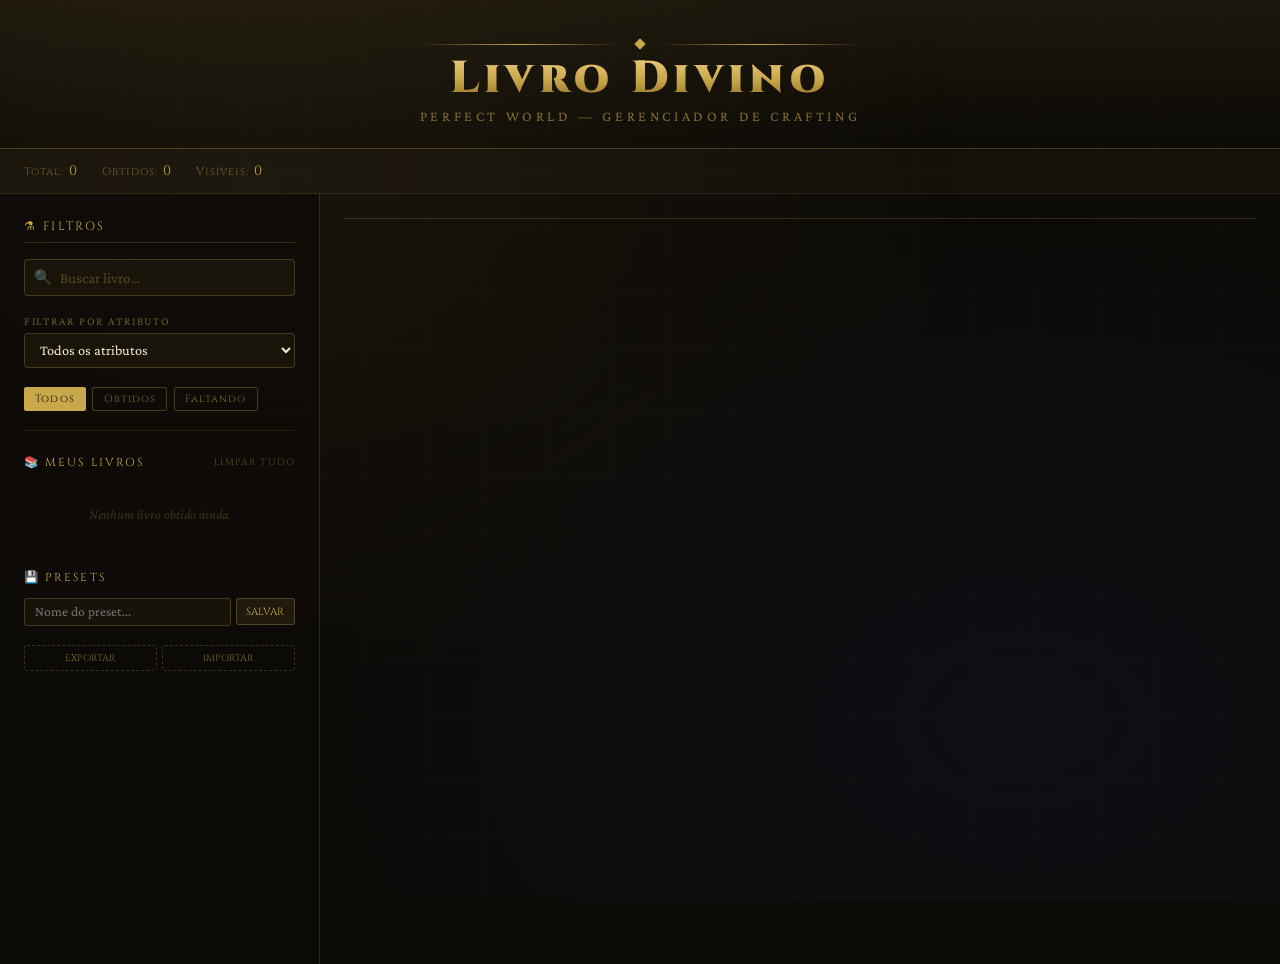
==== commit ce5ef136: "feat: implement UI and logic for divine book management system" ====
--- a/livro-divino-pw.html
+++ b/livro-divino-pw.html
@@ -5,734 +5,7 @@
 <meta name="viewport" content="width=device-width, initial-scale=1.0">
 <title>Livro Divino — Perfect World</title>
 <link href="https://fonts.googleapis.com/css2?family=Cinzel:wght@400;600;900&family=Crimson+Pro:ital,wght@0,300;0,400;0,600;1,400&display=swap" rel="stylesheet">
-<style>
-  :root {
-    --gold: #c9a84c;
-    --gold-light: #f0d080;
-    --gold-dark: #8a6820;
-    --ink: #0d0b08;
-    --parchment: #f5ecd0;
-    --parchment-dark: #e8d9b0;
-    --parchment-mid: #efe3c0;
-    --red: #8b1a1a;
-    --red-light: #c0392b;
-    --blue-divine: #1a2a5e;
-    --shadow: rgba(0,0,0,0.5);
-    --glow: rgba(201,168,76,0.3);
-  }
-
-  * { margin: 0; padding: 0; box-sizing: border-box; }
-
-  body {
-    background: var(--ink);
-    font-family: 'Crimson Pro', serif;
-    color: var(--parchment);
-    min-height: 100vh;
-    overflow-x: hidden;
-  }
-
-  /* BACKGROUND */
-  body::before {
-    content: '';
-    position: fixed; inset: 0;
-    background:
-      radial-gradient(ellipse at 20% 20%, rgba(201,168,76,0.06) 0%, transparent 50%),
-      radial-gradient(ellipse at 80% 80%, rgba(26,42,94,0.15) 0%, transparent 50%),
-      repeating-linear-gradient(0deg, transparent, transparent 60px, rgba(201,168,76,0.02) 60px, rgba(201,168,76,0.02) 61px),
-      repeating-linear-gradient(90deg, transparent, transparent 60px, rgba(201,168,76,0.02) 60px, rgba(201,168,76,0.02) 61px);
-    pointer-events: none; z-index: 0;
-  }
-
-  /* HEADER */
-  header {
-    position: relative; z-index: 10;
-    text-align: center;
-    padding: 2.5rem 1rem 1.5rem;
-    border-bottom: 1px solid rgba(201,168,76,0.25);
-    background: linear-gradient(180deg, rgba(201,168,76,0.08) 0%, transparent 100%);
-  }
-
-  .header-ornament {
-    display: flex; align-items: center; justify-content: center; gap: 1rem;
-    margin-bottom: 0.4rem;
-  }
-
-  .ornament-line {
-    flex: 1; max-width: 200px;
-    height: 1px;
-    background: linear-gradient(90deg, transparent, var(--gold), transparent);
-  }
-
-  .ornament-diamond {
-    width: 8px; height: 8px;
-    background: var(--gold);
-    transform: rotate(45deg);
-    flex-shrink: 0;
-  }
-
-  header h1 {
-    font-family: 'Cinzel', serif;
-    font-weight: 900;
-    font-size: clamp(1.6rem, 4vw, 2.8rem);
-    letter-spacing: 0.12em;
-    background: linear-gradient(180deg, var(--gold-light) 0%, var(--gold) 50%, var(--gold-dark) 100%);
-    -webkit-background-clip: text; -webkit-text-fill-color: transparent;
-    background-clip: text;
-    text-shadow: none;
-    line-height: 1.1;
-  }
-
-  header p {
-    font-size: 0.9rem; color: rgba(201,168,76,0.6);
-    letter-spacing: 0.25em; text-transform: uppercase;
-    margin-top: 0.3rem;
-  }
-
-  /* MAIN LAYOUT */
-  .app-container {
-    position: relative; z-index: 1;
-    display: grid;
-    grid-template-columns: 320px 1fr;
-    gap: 0;
-    min-height: calc(100vh - 130px);
-  }
-
-  /* SIDEBAR */
-  .sidebar {
-    background: rgba(13,11,8,0.7);
-    border-right: 1px solid rgba(201,168,76,0.2);
-    padding: 1.5rem;
-    overflow-y: auto;
-    max-height: calc(100vh - 130px);
-    position: sticky; top: 0;
-  }
-
-  .sidebar-title {
-    font-family: 'Cinzel', serif;
-    font-size: 0.75rem;
-    letter-spacing: 0.2em;
-    text-transform: uppercase;
-    color: var(--gold);
-    margin-bottom: 1rem;
-    padding-bottom: 0.5rem;
-    border-bottom: 1px solid rgba(201,168,76,0.2);
-  }
-
-  /* SEARCH */
-  .search-box {
-    position: relative; margin-bottom: 1.2rem;
-  }
-
-  .search-box input {
-    width: 100%;
-    background: rgba(201,168,76,0.06);
-    border: 1px solid rgba(201,168,76,0.25);
-    color: var(--parchment);
-    padding: 0.55rem 0.8rem 0.55rem 2.2rem;
-    font-family: 'Crimson Pro', serif;
-    font-size: 0.95rem;
-    border-radius: 4px;
-    outline: none;
-    transition: border-color 0.2s, background 0.2s;
-  }
-
-  .search-box input:focus {
-    border-color: var(--gold);
-    background: rgba(201,168,76,0.1);
-  }
-
-  .search-box input::placeholder { color: rgba(201,168,76,0.35); }
-
-  .search-icon {
-    position: absolute; left: 0.65rem; top: 50%; transform: translateY(-50%);
-    color: rgba(201,168,76,0.4); font-size: 0.9rem; pointer-events: none;
-  }
-
-  /* FILTER PILLS */
-  .filter-row {
-    display: flex; flex-wrap: wrap; gap: 0.4rem; margin-bottom: 1.2rem;
-  }
-
-  .pill {
-    padding: 0.25rem 0.65rem;
-    font-family: 'Cinzel', serif;
-    font-size: 0.65rem;
-    letter-spacing: 0.1em;
-    border: 1px solid rgba(201,168,76,0.3);
-    border-radius: 2px;
-    cursor: pointer;
-    transition: all 0.2s;
-    background: transparent;
-    color: rgba(201,168,76,0.6);
-  }
-
-  .pill.active, .pill:hover {
-    background: var(--gold);
-    color: var(--ink);
-    border-color: var(--gold);
-  }
-
-  /* STAT FILTER */
-  .stat-filter { margin-bottom: 1.2rem; }
-  .stat-filter label {
-    display: block; font-size: 0.72rem; letter-spacing: 0.15em;
-    text-transform: uppercase; color: rgba(201,168,76,0.5); margin-bottom: 0.4rem;
-  }
-
-  .stat-filter select {
-    width: 100%;
-    background: rgba(201,168,76,0.06);
-    border: 1px solid rgba(201,168,76,0.25);
-    color: var(--parchment);
-    padding: 0.45rem 0.7rem;
-    font-family: 'Crimson Pro', serif;
-    font-size: 0.9rem;
-    border-radius: 4px;
-    outline: none;
-    cursor: pointer;
-  }
-
-  .stat-filter select:focus { border-color: var(--gold); }
-  .stat-filter select option { background: #1a1610; }
-
-  /* CHECKLIST — MEUS LIVROS */
-  .my-books-section { margin-top: 1.5rem; }
-
-  .section-header {
-    display: flex; align-items: center; justify-content: space-between;
-    margin-bottom: 0.8rem;
-  }
-
-  .section-label {
-    font-family: 'Cinzel', serif;
-    font-size: 0.72rem;
-    letter-spacing: 0.18em;
-    text-transform: uppercase;
-    color: var(--gold);
-  }
-
-  .clear-btn {
-    font-family: 'Cinzel', serif;
-    font-size: 0.6rem;
-    letter-spacing: 0.12em;
-    color: rgba(201,168,76,0.4);
-    cursor: pointer;
-    background: none; border: none;
-    transition: color 0.2s;
-    text-transform: uppercase;
-  }
-  .clear-btn:hover { color: var(--red-light); }
-
-  /* OWNED BOOKS LIST */
-  .owned-list {
-    display: flex; flex-direction: column; gap: 0.4rem;
-    max-height: 260px; overflow-y: auto;
-  }
-
-  .owned-item {
-    display: flex; align-items: center; gap: 0.5rem;
-    background: rgba(201,168,76,0.05);
-    border: 1px solid rgba(201,168,76,0.15);
-    border-radius: 3px;
-    padding: 0.4rem 0.5rem;
-    cursor: pointer;
-    transition: all 0.15s;
-  }
-
-  .owned-item:hover { background: rgba(201,168,76,0.1); border-color: rgba(201,168,76,0.3); }
-  .owned-item.active { background: rgba(201,168,76,0.15); border-color: var(--gold); }
-
-  .owned-item img { width: 24px; height: 24px; object-fit: contain; image-rendering: pixelated; }
-
-  .owned-item-name {
-    font-size: 0.82rem; flex: 1;
-    color: var(--parchment);
-    white-space: nowrap; overflow: hidden; text-overflow: ellipsis;
-  }
-
-  .owned-item-lvl {
-    font-family: 'Cinzel', serif;
-    font-size: 0.6rem;
-    color: var(--gold);
-    background: rgba(201,168,76,0.1);
-    padding: 0.1rem 0.3rem;
-    border-radius: 2px;
-  }
-
-  .empty-owned {
-    text-align: center; padding: 1.5rem 0;
-    color: rgba(201,168,76,0.25);
-    font-style: italic; font-size: 0.85rem;
-  }
-
-  /* REQUIRED MATERIALS */
-  .materials-needed {
-    margin-top: 1.5rem;
-    background: rgba(139,26,26,0.08);
-    border: 1px solid rgba(139,26,26,0.25);
-    border-radius: 4px;
-    padding: 0.9rem;
-  }
-
-  .mat-title {
-    font-family: 'Cinzel', serif;
-    font-size: 0.7rem; letter-spacing: 0.18em; text-transform: uppercase;
-    color: #c0392b; margin-bottom: 0.7rem;
-  }
-
-  .mat-item {
-    display: flex; align-items: center; gap: 0.5rem;
-    padding: 0.3rem 0;
-    border-bottom: 1px solid rgba(201,168,76,0.08);
-    font-size: 0.82rem;
-  }
-
-  .mat-item:last-child { border-bottom: none; }
-  .mat-item img { width: 20px; height: 20px; object-fit: contain; image-rendering: pixelated; }
-  .mat-item-qty {
-    margin-left: auto;
-    font-family: 'Cinzel', serif;
-    font-size: 0.75rem;
-    color: var(--gold);
-    background: rgba(201,168,76,0.1);
-    padding: 0.1rem 0.4rem;
-    border-radius: 2px;
-  }
-
-  /* MAIN CONTENT */
-  .main-content {
-    padding: 1.5rem;
-    overflow-y: auto;
-  }
-
-  /* ABA TABS */
-  .tabs-row {
-    display: flex; gap: 0.3rem; flex-wrap: wrap;
-    margin-bottom: 1.5rem;
-    border-bottom: 1px solid rgba(201,168,76,0.2);
-    padding-bottom: 0;
-  }
-
-  .tab-btn {
-    font-family: 'Cinzel', serif;
-    font-size: 0.7rem;
-    letter-spacing: 0.1em;
-    text-transform: uppercase;
-    color: rgba(201,168,76,0.5);
-    background: transparent;
-    border: 1px solid transparent;
-    border-bottom: 2px solid transparent;
-    padding: 0.5rem 1rem;
-    cursor: pointer;
-    transition: all 0.2s;
-    position: relative; bottom: -1px;
-    border-radius: 3px 3px 0 0;
-  }
-
-  .tab-btn:hover { color: var(--gold); background: rgba(201,168,76,0.05); }
-
-  .tab-btn.active {
-    color: var(--gold);
-    border-color: rgba(201,168,76,0.3) rgba(201,168,76,0.3) var(--ink);
-    background: var(--ink);
-    border-bottom-color: var(--ink);
-  }
-
-  /* GRID */
-  .books-grid {
-    display: grid;
-    grid-template-columns: repeat(auto-fill, minmax(200px, 1fr));
-    gap: 1rem;
-  }
-
-  /* BOOK CARD */
-  .book-card {
-    background: linear-gradient(135deg, rgba(201,168,76,0.04) 0%, rgba(13,11,8,0.8) 100%);
-    border: 1px solid rgba(201,168,76,0.18);
-    border-radius: 6px;
-    padding: 0.9rem;
-    cursor: pointer;
-    transition: all 0.2s;
-    position: relative;
-    overflow: hidden;
-  }
-
-  .book-card::before {
-    content: '';
-    position: absolute; inset: 0;
-    background: linear-gradient(135deg, rgba(201,168,76,0.08) 0%, transparent 60%);
-    opacity: 0; transition: opacity 0.2s;
-  }
-
-  .book-card:hover { border-color: rgba(201,168,76,0.45); transform: translateY(-2px); box-shadow: 0 6px 20px rgba(0,0,0,0.4); }
-  .book-card:hover::before { opacity: 1; }
-
-  .book-card.owned {
-    border-color: rgba(201,168,76,0.5);
-    background: linear-gradient(135deg, rgba(201,168,76,0.1) 0%, rgba(13,11,8,0.8) 100%);
-  }
-
-  .book-card.owned::after {
-    content: '✓';
-    position: absolute; top: 0.5rem; right: 0.6rem;
-    color: var(--gold); font-size: 0.9rem;
-    font-weight: bold;
-  }
-
-  .card-top {
-    display: flex; align-items: flex-start; gap: 0.7rem;
-    margin-bottom: 0.6rem;
-  }
-
-  .card-img-wrap {
-    width: 44px; height: 44px; flex-shrink: 0;
-    background: rgba(201,168,76,0.06);
-    border: 1px solid rgba(201,168,76,0.2);
-    border-radius: 4px;
-    display: flex; align-items: center; justify-content: center;
-    overflow: hidden;
-  }
-
-  .card-img-wrap img {
-    width: 40px; height: 40px; object-fit: contain;
-    image-rendering: pixelated;
-  }
-
-  .card-info { flex: 1; min-width: 0; }
-
-  .card-name {
-    font-family: 'Cinzel', serif;
-    font-size: 0.75rem;
-    font-weight: 600;
-    color: var(--parchment);
-    line-height: 1.3;
-    margin-bottom: 0.2rem;
-  }
-
-  .card-level {
-    display: inline-block;
-    font-family: 'Cinzel', serif;
-    font-size: 0.58rem;
-    letter-spacing: 0.1em;
-    color: var(--gold-dark);
-    background: rgba(201,168,76,0.1);
-    padding: 0.1rem 0.35rem;
-    border-radius: 2px;
-    border: 1px solid rgba(201,168,76,0.2);
-  }
-
-  .card-effects {
-    display: flex; flex-wrap: wrap; gap: 0.25rem;
-    margin-bottom: 0.6rem;
-  }
-
-  .effect-tag {
-    font-size: 0.7rem;
-    color: #88c5ff;
-    background: rgba(136,197,255,0.08);
-    border: 1px solid rgba(136,197,255,0.15);
-    padding: 0.1rem 0.35rem;
-    border-radius: 2px;
-  }
-
-  .card-mats {
-    display: flex; gap: 0.3rem; flex-wrap: wrap;
-    padding-top: 0.5rem;
-    border-top: 1px solid rgba(201,168,76,0.1);
-  }
-
-  .mat-thumb {
-    width: 22px; height: 22px;
-    object-fit: contain; image-rendering: pixelated;
-    background: rgba(201,168,76,0.06);
-    border: 1px solid rgba(201,168,76,0.15);
-    border-radius: 3px;
-    cursor: pointer;
-    transition: border-color 0.15s;
-  }
-
-  .mat-thumb:hover { border-color: var(--gold); }
-
-  .mat-thumb-placeholder {
-    width: 22px; height: 22px;
-    background: rgba(201,168,76,0.04);
-    border: 1px dashed rgba(201,168,76,0.15);
-    border-radius: 3px;
-    display: inline-flex; align-items: center; justify-content: center;
-    font-size: 0.55rem; color: rgba(201,168,76,0.2);
-  }
-
-  /* TOGGLE OWNED BTN */
-  .toggle-owned-btn {
-    display: block; width: 100%; margin-top: 0.7rem;
-    font-family: 'Cinzel', serif;
-    font-size: 0.6rem; letter-spacing: 0.12em; text-transform: uppercase;
-    background: transparent;
-    border: 1px solid rgba(201,168,76,0.25);
-    color: rgba(201,168,76,0.5);
-    padding: 0.35rem;
-    cursor: pointer; border-radius: 3px;
-    transition: all 0.2s;
-  }
-
-  .toggle-owned-btn:hover, .book-card.owned .toggle-owned-btn {
-    background: rgba(201,168,76,0.12);
-    color: var(--gold);
-    border-color: var(--gold);
-  }
-
-  .book-card.owned .toggle-owned-btn {
-    background: rgba(201,168,76,0.15);
-    border-color: var(--gold);
-  }
-
-  /* DETAIL MODAL */
-  .modal-overlay {
-    display: none;
-    position: fixed; inset: 0; z-index: 1000;
-    background: rgba(0,0,0,0.75);
-    align-items: center; justify-content: center;
-    backdrop-filter: blur(4px);
-  }
-
-  .modal-overlay.open { display: flex; }
-
-  .modal {
-    background: linear-gradient(160deg, #1a1610 0%, #0d0b08 100%);
-    border: 1px solid rgba(201,168,76,0.35);
-    border-radius: 8px;
-    padding: 2rem;
-    max-width: 500px; width: 90%;
-    position: relative;
-    box-shadow: 0 20px 60px rgba(0,0,0,0.7), 0 0 40px rgba(201,168,76,0.08);
-  }
-
-  .modal-close {
-    position: absolute; top: 0.8rem; right: 0.8rem;
-    background: none; border: none;
-    color: rgba(201,168,76,0.4); font-size: 1.2rem;
-    cursor: pointer; transition: color 0.2s;
-    line-height: 1;
-  }
-
-  .modal-close:hover { color: var(--red-light); }
-
-  .modal-top {
-    display: flex; align-items: center; gap: 1rem;
-    margin-bottom: 1.2rem;
-    padding-bottom: 1rem;
-    border-bottom: 1px solid rgba(201,168,76,0.15);
-  }
-
-  .modal-img {
-    width: 60px; height: 60px;
-    object-fit: contain; image-rendering: pixelated;
-    background: rgba(201,168,76,0.06);
-    border: 1px solid rgba(201,168,76,0.25);
-    border-radius: 6px; padding: 4px;
-  }
-
-  .modal-name {
-    font-family: 'Cinzel', serif;
-    font-size: 1.2rem; font-weight: 700;
-    background: linear-gradient(180deg, var(--gold-light), var(--gold));
-    -webkit-background-clip: text; -webkit-text-fill-color: transparent;
-    background-clip: text;
-  }
-
-  .modal-section-label {
-    font-family: 'Cinzel', serif;
-    font-size: 0.68rem; letter-spacing: 0.18em; text-transform: uppercase;
-    color: rgba(201,168,76,0.5); margin-bottom: 0.6rem;
-  }
-
-  .modal-effects {
-    display: flex; flex-wrap: wrap; gap: 0.4rem;
-    margin-bottom: 1.2rem;
-  }
-
-  .modal-effect-tag {
-    font-size: 0.9rem;
-    color: #88c5ff;
-    background: rgba(136,197,255,0.08);
-    border: 1px solid rgba(136,197,255,0.2);
-    padding: 0.2rem 0.6rem;
-    border-radius: 3px;
-  }
-
-  .modal-mats {
-    display: flex; flex-direction: column; gap: 0.5rem;
-    margin-bottom: 1.2rem;
-  }
-
-  .modal-mat-row {
-    display: flex; align-items: center; gap: 0.7rem;
-    background: rgba(201,168,76,0.04);
-    border: 1px solid rgba(201,168,76,0.12);
-    border-radius: 4px;
-    padding: 0.45rem 0.6rem;
-  }
-
-  .modal-mat-row img {
-    width: 28px; height: 28px; object-fit: contain; image-rendering: pixelated;
-  }
-
-  .modal-mat-name { flex: 1; font-size: 0.9rem; }
-
-  .modal-mat-qty {
-    font-family: 'Cinzel', serif; font-size: 0.75rem;
-    color: var(--gold); background: rgba(201,168,76,0.1);
-    padding: 0.15rem 0.45rem; border-radius: 2px;
-  }
-
-  .modal-toggle-btn {
-    width: 100%;
-    font-family: 'Cinzel', serif;
-    font-size: 0.75rem; letter-spacing: 0.12em; text-transform: uppercase;
-    padding: 0.65rem;
-    border-radius: 4px; cursor: pointer;
-    transition: all 0.2s;
-    border: 1px solid var(--gold);
-    background: rgba(201,168,76,0.1);
-    color: var(--gold);
-  }
-
-  .modal-toggle-btn:hover { background: rgba(201,168,76,0.2); }
-  .modal-toggle-btn.owned-state { background: var(--gold); color: var(--ink); }
-  .modal-toggle-btn.owned-state:hover { background: var(--gold-light); }
-
-  /* TOOLTIP */
-  .tooltip {
-    position: fixed; z-index: 2000;
-    background: rgba(13,11,8,0.95);
-    border: 1px solid rgba(201,168,76,0.3);
-    border-radius: 4px; padding: 0.4rem 0.6rem;
-    font-size: 0.8rem; color: var(--parchment);
-    pointer-events: none;
-    max-width: 200px;
-    display: none;
-    box-shadow: 0 4px 12px rgba(0,0,0,0.5);
-  }
-
-  /* EMPTY STATE */
-  .empty-state {
-    grid-column: 1 / -1;
-    text-align: center; padding: 4rem 1rem;
-    color: rgba(201,168,76,0.25);
-  }
-
-  .empty-state .empty-icon { font-size: 3rem; margin-bottom: 0.5rem; }
-  .empty-state p { font-style: italic; }
-
-  /* SCROLLBAR */
-  ::-webkit-scrollbar { width: 5px; }
-  ::-webkit-scrollbar-track { background: rgba(201,168,76,0.04); }
-  ::-webkit-scrollbar-thumb { background: rgba(201,168,76,0.2); border-radius: 3px; }
-  ::-webkit-scrollbar-thumb:hover { background: rgba(201,168,76,0.35); }
-
-  /* STATS BAR */
-  .stats-bar {
-    display: flex; gap: 1.5rem; flex-wrap: wrap;
-    padding: 0.8rem 1.5rem;
-    background: rgba(201,168,76,0.03);
-    border-bottom: 1px solid rgba(201,168,76,0.12);
-    font-family: 'Cinzel', serif;
-    font-size: 0.68rem; letter-spacing: 0.1em;
-    color: rgba(201,168,76,0.5);
-  }
-
-  .stat-val { color: var(--gold); font-size: 0.85rem; }
-
-  /* PRESETS */
-  .presets-section { margin-top: 1.5rem; }
-  .preset-row { display: flex; align-items: center; gap: 0.3rem; margin-bottom: 0.4rem; }
-  .preset-input { flex: 1; padding: 0.35rem 0.6rem; background: rgba(201,168,76,0.06); border: 1px solid rgba(201,168,76,0.25); color: var(--parchment); font-family: 'Crimson Pro', serif; font-size: 0.85rem; border-radius: 3px; outline: none; }
-  .preset-btn { font-family: 'Cinzel', serif; font-size: 0.65rem; background: rgba(201,168,76,0.1); color: var(--gold); border: 1px solid rgba(201,168,76,0.3); padding: 0.35rem 0.6rem; border-radius: 3px; cursor: pointer; transition: 0.2s; text-transform: uppercase; }
-  .preset-btn:hover { background: var(--gold); color: var(--ink); }
-  .preset-list { display: flex; flex-direction: column; gap: 0.3rem; max-height: 150px; overflow-y: auto; }
-  .preset-item { display: flex; justify-content: space-between; align-items: center; padding: 0.35rem 0.5rem; background: rgba(201,168,76,0.05); border: 1px solid rgba(201,168,76,0.15); border-radius: 3px; font-size: 0.82rem; }
-  .preset-item-name { flex: 1; cursor: pointer; }
-  .preset-item-name:hover { color: var(--gold); }
-  .preset-del { color: rgba(201,168,76,0.4); background: none; border: none; font-size: 0.8rem; cursor: pointer; padding: 0 0.3rem; }
-  .preset-del:hover { color: var(--red-light); }
-  
-  /* IMPORT/EXPORT */
-  .ie-row { display: flex; gap: 0.3rem; margin-top: 0.8rem; }
-  .ie-btn { flex: 1; font-family: 'Cinzel', serif; font-size: 0.6rem; background: transparent; color: rgba(201,168,76,0.6); border: 1px dashed rgba(201,168,76,0.25); padding: 0.35rem; border-radius: 3px; cursor: pointer; text-transform: uppercase; transition: 0.2s; }
-  .ie-btn:hover { border-color: var(--gold); color: var(--gold); }
-
-  /* CRAFTABLE GLOW */
-  .book-card.craftable { border-color: rgba(136,197,255,0.4); box-shadow: 0 0 10px rgba(136,197,255,0.1); }
-  .book-card.craftable::before { background: linear-gradient(135deg, rgba(136,197,255,0.1) 0%, transparent 60%); opacity: 1; }
-  .craftable-badge { position: absolute; top: 0.5rem; left: 0.6rem; font-size: 0.6rem; background: rgba(136,197,255,0.15); color: #88c5ff; padding: 0.1rem 0.3rem; border-radius: 2px; border: 1px solid rgba(136,197,255,0.3); font-family: 'Cinzel', serif; z-index: 5; }
-
-  /* TREE OVERLAY */
-  .tree-overlay { display: none; position: fixed; inset: 0; z-index: 1500; background: rgba(13,11,8,0.95); flex-direction: column; backdrop-filter: blur(8px); }
-  .tree-overlay.open { display: flex; }
-  .tree-header { padding: 1.5rem; border-bottom: 1px solid rgba(201,168,76,0.2); display: flex; justify-content: space-between; align-items: center; background: linear-gradient(180deg, rgba(201,168,76,0.05) 0%, transparent 100%); }
-  .tree-title { font-family: 'Cinzel', serif; font-size: 1.5rem; color: var(--gold); display: flex; align-items: center; gap: 1rem; }
-  .tree-title img { width: 40px; height: 40px; border-radius: 4px; border: 1px solid rgba(201,168,76,0.3); }
-  .tree-close { font-family: 'Cinzel', serif; font-size: 0.9rem; background: transparent; color: rgba(201,168,76,0.5); border: 1px solid rgba(201,168,76,0.3); padding: 0.5rem 1rem; cursor: pointer; border-radius: 3px; transition: 0.2s; text-transform: uppercase; }
-  .tree-close:hover { background: rgba(201,168,76,0.1); color: var(--gold); }
-  
-  .tree-content { flex: 1; overflow: auto; padding: 2rem; display: flex; flex-direction: column; align-items: flex-start; gap: 2rem; }
-  
-  /* BASE COST PANEL */
-  .cost-panel { background: rgba(136,197,255,0.05); border: 1px solid rgba(136,197,255,0.2); border-radius: 6px; padding: 1rem 1.5rem; width: 100%; max-width: 800px; display: none; margin: 0 auto; }
-  .cost-panel.visible { display: block; }
-  .cost-panel-title { font-family: 'Cinzel', serif; font-size: 0.9rem; color: #88c5ff; margin-bottom: 0.8rem; text-transform: uppercase; letter-spacing: 0.1em; display: flex; justify-content: space-between; align-items: center; }
-  .cost-mats { display: flex; flex-wrap: wrap; gap: 1rem; }
-  .cost-mat-item { display: flex; align-items: center; gap: 0.5rem; background: rgba(13,11,8,0.5); padding: 0.4rem 0.8rem; border-radius: 4px; border: 1px solid rgba(201,168,76,0.15); }
-  .cost-mat-item img { width: 24px; height: 24px; }
-  .cost-mat-qty { font-family: 'Cinzel', serif; color: var(--gold); font-size: 1.1rem; }
-  .progress-container { width: 100%; height: 6px; background: rgba(201,168,76,0.1); border-radius: 3px; margin-top: 1rem; overflow: hidden; position: relative; }
-  .progress-bar { height: 100%; background: linear-gradient(90deg, var(--gold-dark), #88c5ff); transition: width 0.3s ease; }
-  
-  /* TREE NODES */
-  .craft-tree { display: flex; flex-direction: column; align-items: center; margin: 0 auto; min-width: max-content; }
-  .tree-node-wrapper { display: flex; flex-direction: column; align-items: center; position: relative; }
-  .tree-node { background: linear-gradient(135deg, rgba(201,168,76,0.08) 0%, rgba(13,11,8,0.9) 100%); border: 1px solid rgba(201,168,76,0.3); border-radius: 6px; padding: 0.6rem 1rem; display: flex; flex-direction: column; align-items: center; gap: 0.4rem; cursor: pointer; transition: all 0.2s; width: 140px; text-align: center; position: relative; z-index: 2; box-shadow: 0 4px 10px rgba(0,0,0,0.5); }
-  .tree-node:hover { border-color: var(--gold); transform: translateY(-2px); }
-  .tree-node.owned { border-color: var(--gold); background: linear-gradient(135deg, rgba(201,168,76,0.2) 0%, rgba(13,11,8,0.9) 100%); box-shadow: 0 0 15px rgba(201,168,76,0.2); }
-  .tree-node.owned::after { content: '✓'; position: absolute; top: -8px; right: -8px; background: var(--gold); color: var(--ink); width: 20px; height: 20px; border-radius: 50%; display: flex; align-items: center; justify-content: center; font-size: 0.7rem; font-weight: bold; border: 2px solid var(--ink); }
-  .tree-node img { width: 36px; height: 36px; object-fit: contain; }
-  .tree-node-name { font-family: 'Cinzel', serif; font-size: 0.7rem; color: var(--parchment); line-height: 1.2; word-wrap: break-word; }
-  .tree-node-qty { font-size: 0.65rem; color: rgba(201,168,76,0.6); background: rgba(201,168,76,0.1); padding: 0.1rem 0.3rem; border-radius: 2px; }
-  
-  .tree-children { display: flex; gap: 1.5rem; padding-top: 1.5rem; position: relative; }
-  .tree-children::before { content: ''; position: absolute; top: 0; left: 50%; width: 1px; height: 1.5rem; background: rgba(201,168,76,0.3); transform: translateX(-50%); }
-  
-  /* Connector lines between siblings */
-  .tree-child-wrapper { position: relative; display: flex; flex-direction: column; align-items: center; }
-  .tree-child-wrapper::before { content: ''; position: absolute; top: -1.5rem; left: 50%; width: 1px; height: 1.5rem; background: rgba(201,168,76,0.3); transform: translateX(-50%); }
-  .tree-child-wrapper::after { content: ''; position: absolute; top: -1.5rem; width: 100%; height: 1px; background: rgba(201,168,76,0.3); }
-  .tree-child-wrapper:first-child::after { left: 50%; width: 50%; }
-  .tree-child-wrapper:last-child::after { right: 50%; width: 50%; left: auto; }
-  .tree-child-wrapper:only-child::after { display: none; }
-  
-  /* TOAST NOTIFICATION */
-  .toast-container { position: fixed; bottom: 2rem; right: 2rem; z-index: 3000; display: flex; flex-direction: column; gap: 0.5rem; pointer-events: none; }
-  .toast { background: linear-gradient(90deg, var(--ink), #1a1610); border-left: 3px solid var(--gold); color: var(--parchment); padding: 0.8rem 1.2rem; border-radius: 4px; font-size: 0.85rem; box-shadow: 0 4px 15px rgba(0,0,0,0.6); animation: toastIn 0.3s ease forwards; opacity: 0; transform: translateX(50px); pointer-events: auto; }
-  @keyframes toastIn { to { opacity: 1; transform: translateX(0); } }
-  .toast.fade-out { opacity: 0; transition: opacity 0.5s ease; }
-  
-  /* Modal Progress */
-  .modal-progress { margin-top: 1rem; padding-top: 1rem; border-top: 1px solid rgba(201,168,76,0.15); display: flex; flex-direction: column; gap: 0.5rem; display: none; }
-  .modal-progress.visible { display: flex; }
-  .modal-progress-label { font-family: 'Cinzel', serif; font-size: 0.65rem; color: rgba(201,168,76,0.5); text-transform: uppercase; letter-spacing: 0.1em; }
-  .modal-progress-text { font-size: 0.8rem; text-align: right; color: #88c5ff; margin-top: -1.2rem; }
-  
-  /* Ver Árvore Button */
-  .view-tree-btn { display: none; width: 100%; font-family: 'Cinzel', serif; font-size: 0.75rem; letter-spacing: 0.12em; text-transform: uppercase; padding: 0.65rem; border-radius: 4px; cursor: pointer; transition: all 0.2s; border: 1px dashed #88c5ff; background: rgba(136,197,255,0.05); color: #88c5ff; margin-top: 0.5rem; }
-  .view-tree-btn.visible { display: block; }
-  .view-tree-btn:hover { background: rgba(136,197,255,0.15); border-style: solid; }
-
-  @media (max-width: 800px) {
-    .app-container { grid-template-columns: 1fr; }
-    .sidebar { max-height: none; position: static; border-right: none; border-bottom: 1px solid rgba(201,168,76,0.2); }
-    .tree-title { font-size: 1.1rem; }
-  }
-</style>
+<link rel="stylesheet" href="style.css">
 </head>
 <body>
 
@@ -876,589 +149,7 @@
 <!-- TOASTS -->
 <div class="toast-container" id="toastContainer"></div>
 
-<script>
-const DATA = [{"titulo":"Nível do Livro:\n\t\nQtde Total de Itens:","items":[]},{"titulo":"Aba I","items":[{"nivel":"1","imagem":"images/1-5.png","nome":"Poder Interno","efeitos":["For +5"],"materiais":[{"nome":"Fragmentos de Escrita Divina","quantidade":3,"imagem":"images/fragmentodeescritadivina.jpg"},{"nome":"Livros em Branco Divino","quantidade":4,"imagem":"images/Livroembrancodivino.jpg"}]},{"nivel":"1","imagem":"images/2-5.png","nome":"Favor do Imperador","efeitos":["Dex +5"],"materiais":[{"nome":"Fragmentos de Escrita Divina","quantidade":3,"imagem":"images/fragmentodeescritadivina.jpg"},{"nome":"Livros em Branco Divino","quantidade":4,"imagem":"images/Livroembrancodivino.jpg"}]},{"nivel":"1","imagem":"images/3-6.jpg","nome":"Orgulho Paterno","efeitos":["Con +5"],"materiais":[{"nome":"Fragmentos de Escrita Divina","quantidade":3,"imagem":"images/fragmentodeescritadivina.jpg"},{"nome":"Livros em Branco Divino","quantidade":4,"imagem":"images/Livroembrancodivino.jpg"}]},{"nivel":"1","imagem":"images/4-3.png","nome":"Sorriso da Flora","efeitos":["Int +5"],"materiais":[{"nome":"Fragmentos de Escrita Divina","quantidade":3,"imagem":"images/fragmentodeescritadivina.jpg"},{"nome":"Livros em Branco Divino","quantidade":4,"imagem":"images/Livroembrancodivino.jpg"}]},{"nivel":"1","imagem":"images/5-3.png","nome":"Escudo Primo","efeitos":["For +4","Con +3"],"materiais":[{"nome":"Fragmentos de Escrita Divina","quantidade":3,"imagem":"images/fragmentodeescritadivina.jpg"},{"nome":"Livros em Branco Divino","quantidade":4,"imagem":"images/Livroembrancodivino.jpg"}]},{"nivel":"1","imagem":"images/6-3.png","nome":"Pessegueiro","efeitos":["Dex +4","Con +3"],"materiais":[{"nome":"Fragmentos de Escrita Divina","quantidade":3,"imagem":"images/fragmentodeescritadivina.jpg"},{"nome":"Livros em Branco Divino","quantidade":4,"imagem":"images/Livroembrancodivino.jpg"}]},{"nivel":"1","imagem":"images/7-1.png","nome":"Chama Kármica","efeitos":["Int +4","Con +3"],"materiais":[{"nome":"Fragmentos de Escrita Divina","quantidade":3,"imagem":"images/fragmentodeescritadivina.jpg"},{"nome":"Livros em Branco Divino","quantidade":4,"imagem":"images/Livroembrancodivino.jpg"}]},{"nivel":"1","imagem":"images/8-1.png","nome":"Rio de Sangue","efeitos":["Recup. HP +3","Exp +1%"],"materiais":[{"nome":"Fragmentos de Escrita Divina","quantidade":3,"imagem":"images/fragmentodeescritadivina.jpg"},{"nome":"Livros em Branco Divino","quantidade":4,"imagem":"images/Livroembrancodivino.jpg"}]},{"nivel":"1","imagem":"images/9-1.png","nome":"Lua na Noite em Chamas","efeitos":["Recup. MP +3","Exp +1%"],"materiais":[{"nome":"Fragmentos de Escrita Divina","quantidade":3,"imagem":"images/fragmentodeescritadivina.jpg"},{"nome":"Livros em Branco Divino","quantidade":4,"imagem":"images/Livroembrancodivino.jpg"}]}]},{"titulo":"Aba II","items":[{"nivel":"2","imagem":"images/10-1.png","nome":"Resiliência","efeitos":["For +10"],"materiais":[{"nome":"Poder Interno","quantidade":0,"imagem":"images/1-5.png"},{"nome":"Escudo Primo","quantidade":0,"imagem":"images/5-3.png"},{"nome":"Chama Kármica","quantidade":0,"imagem":"images/7-1.png"}]},{"nivel":"2","imagem":"images/11-1.png","nome":"Flor do Pessegueiro","efeitos":["Dex +10"],"materiais":[{"nome":"Favor do Imperador","quantidade":0,"imagem":"images/2-5.png"},{"nome":"Pessegueiro","quantidade":0,"imagem":"images/6-3.png"},{"nome":"Sorriso da Flora","quantidade":0,"imagem":"images/4-3.png"}]},{"nivel":"2","imagem":"images/12-2.png","nome":"Estampido","efeitos":["Con +10"],"materiais":[{"nome":"Orgulho Paterno","quantidade":0,"imagem":"images/3-6.jpg"},{"nome":"Escudo Primo","quantidade":0,"imagem":"images/5-3.png"},{"nome":"Chama Kármica","quantidade":0,"imagem":"images/7-1.png"}]},{"nivel":"2","imagem":"images/13.png","nome":"Chamas Secretas","efeitos":["Int +10"],"materiais":[{"nome":"Poder Interno","quantidade":0,"imagem":"images/1-5.png"},{"nome":"Chama Kármica","quantidade":0,"imagem":"images/7-1.png"},{"nome":"Sorriso da Flora","quantidade":0,"imagem":"images/4-3.png"}]},{"nivel":"2","imagem":"images/14-1.png","nome":"Força Inigualável","efeitos":["For +7","Con +6"],"materiais":[{"nome":"Poder Interno","quantidade":0,"imagem":"images/1-5.png"},{"nome":"Orgulho Paterno","quantidade":0,"imagem":"images/3-6.jpg"},{"nome":"Escudo Primo","quantidade":0,"imagem":"images/5-3.png"}]},{"nivel":"2","imagem":"images/15-1.png","nome":"Chuva de Pétalas","efeitos":["Dex +7","Con +6"],"materiais":[{"nome":"Favor do Imperador","quantidade":0,"imagem":"images/2-5.png"},{"nome":"Orgulho Paterno","quantidade":0,"imagem":"images/3-6.jpg"},{"nome":"Pessegueiro","quantidade":0,"imagem":"images/6-3.png"}]},{"nivel":"2","imagem":"images/16.png","nome":"Lótus Vermelha","efeitos":["Int +7","Con +6"],"materiais":[{"nome":"Sorriso da Flora","quantidade":0,"imagem":"images/4-3.png"},{"nome":"Chama Kármica","quantidade":0,"imagem":"images/7-1.png"},{"nome":"Pessegueiro","quantidade":0,"imagem":"images/6-3.png"}]},{"nivel":"2","imagem":"images/17.png","nome":"Lobo da Guerra","efeitos":["Recup. HP +6","Exp +2%"],"materiais":[{"nome":"Escudo Primo","quantidade":0,"imagem":"images/5-3.png"},{"nome":"Chama Kármica","quantidade":0,"imagem":"images/7-1.png"},{"nome":"Rio de Sangue","quantidade":0,"imagem":"images/8-1.png"}]},{"nivel":"2","imagem":"images/18.png","nome":"Renascido das Chamas","efeitos":["Recup. MP +6","Exp +2%"],"materiais":[{"nome":"Sorriso da Flora","quantidade":0,"imagem":"images/4-3.png"},{"nome":"Chama Kármica","quantidade":0,"imagem":"images/7-1.png"},{"nome":"Lua na Noite em Chamas","quantidade":0,"imagem":"images/9-1.png"}]}]},{"titulo":"Aba III","items":[{"nivel":"3","imagem":"images/19.png","nome":"Portal do Yang","efeitos":["For +15"],"materiais":[{"nome":"Resiliência","quantidade":0,"imagem":"images/10-1.png"},{"nome":"Força Inigualável","quantidade":0,"imagem":"images/14-1.png"},{"nome":"Lótus Vermelha","quantidade":0,"imagem":"images/16.png"}]},{"nivel":"3","imagem":"images/20.jpg","nome":"Beleza sem Forma","efeitos":["Dex +15"],"materiais":[{"nome":"Flor do Pessegueiro","quantidade":0,"imagem":"images/11-1.png"},{"nome":"Força Inigualável","quantidade":0,"imagem":"images/14-1.png"},{"nome":"Chuva de Pétalas","quantidade":0,"imagem":"images/15-1.png"}]},{"nivel":"3","imagem":"images/21.png","nome":"Som do Arrependimento","efeitos":["Con +15"],"materiais":[{"nome":"Estampido","quantidade":0,"imagem":"images/12-2.png"},{"nome":"Força Inigualável","quantidade":0,"imagem":"images/14-1.png"},{"nome":"Lótus Vermelha","quantidade":0,"imagem":"images/16.png"}]},{"nivel":"3","imagem":"images/22.png","nome":"Coração Leal de Gelo","efeitos":["Int +15"],"materiais":[{"nome":"Resiliência","quantidade":0,"imagem":"images/10-1.png"},{"nome":"Flor do Pessegueiro","quantidade":0,"imagem":"images/11-1.png"},{"nome":"Chamas Secretas","quantidade":0,"imagem":"images/13.png"}]},{"nivel":"3","imagem":"images/23.png","nome":"Canção do Vinho","efeitos":["For +9","Con +8"],"materiais":[{"nome":"Estampido","quantidade":0,"imagem":"images/12-2.png"},{"nome":"Lótus Vermelha","quantidade":0,"imagem":"images/16.png"},{"nome":"Força Inigualável","quantidade":0,"imagem":"images/14-1.png"}]},{"nivel":"3","imagem":"images/24.png","nome":"Crepúsculo Eterno","efeitos":["Dex +9","Con +8"],"materiais":[{"nome":"Flor do Pessegueiro","quantidade":0,"imagem":"images/11-1.png"},{"nome":"Estampido","quantidade":0,"imagem":"images/12-2.png"},{"nome":"Chuva de Pétalas","quantidade":0,"imagem":"images/15-1.png"}]},{"nivel":"3","imagem":"images/25.png","nome":"Chama Rubra","efeitos":["Int +9","Con +8"],"materiais":[{"nome":"Chamas Secretas","quantidade":0,"imagem":"images/13.png"},{"nome":"Chuva de Pétalas","quantidade":0,"imagem":"images/15-1.png"},{"nome":"Lótus Vermelha","quantidade":0,"imagem":"images/16.png"}]},{"nivel":"3","imagem":"images/26.png","nome":"Aniquilação","efeitos":["Recup. HP +9","Exp +3%"],"materiais":[{"nome":"Resiliência","quantidade":0,"imagem":"images/10-1.png"},{"nome":"Chuva de Pétalas","quantidade":0,"imagem":"images/15-1.png"},{"nome":"Lobo da Guerra","quantidade":0,"imagem":"images/17.png"}]},{"nivel":"3","imagem":"images/27.png","nome":"Fragrância da Chuva de Sangue","efeitos":["Recup. MP +9","Exp +3%"],"materiais":[{"nome":"Chuva de Pétalas","quantidade":0,"imagem":"images/15-1.png"},{"nome":"Lótus Vermelha","quantidade":0,"imagem":"images/16.png"},{"nome":"Renascido das Chamas","quantidade":0,"imagem":"images/18.png"}]}]},{"titulo":"Aba IV","items":[{"nivel":"4","imagem":"images/28.png","nome":"Destino","efeitos":["For +20"],"materiais":[{"nome":"Portal do Yang","quantidade":0,"imagem":"images/19.png"},{"nome":"Beleza sem Forma","quantidade":0,"imagem":"images/20.jpg"},{"nome":"Canção do Vinho","quantidade":0,"imagem":"images/23.png"}]},{"nivel":"4","imagem":"images/29.png","nome":"Espinhos de Rosa","efeitos":["Dex +20"],"materiais":[{"nome":"Beleza sem Forma","quantidade":0,"imagem":"images/20.jpg"},{"nome":"Chama Rubra","quantidade":0,"imagem":"images/25.png"},{"nome":"Crepúsculo Eterno","quantidade":0,"imagem":"images/24.png"}]},{"nivel":"4","imagem":"images/30.png","nome":"Anarquia","efeitos":["Con +20"],"materiais":[{"nome":"Som do Arrependimento","quantidade":0,"imagem":"images/21.png"},{"nome":"Canção do Vinho","quantidade":0,"imagem":"images/23.png"},{"nome":"Coração Leal de Gelo","quantidade":0,"imagem":"images/22.png"}]},{"nivel":"4","imagem":"images/31.png","nome":"Tocado Pelo Vento da Primavera","efeitos":["Int +20"],"materiais":[{"nome":"Som do Arrependimento","quantidade":0,"imagem":"images/21.png"},{"nome":"Chama Rubra","quantidade":0,"imagem":"images/25.png"},{"nome":"Coração Leal de Gelo","quantidade":0,"imagem":"images/22.png"}]},{"nivel":"4","imagem":"images/32.png","nome":"Tigre do Vento, Dragão do Céu","efeitos":["For +13","Con +12"],"materiais":[{"nome":"Portal do Yang","quantidade":0,"imagem":"images/19.png"},{"nome":"Crepúsculo Eterno","quantidade":0,"imagem":"images/24.png"},{"nome":"Canção do Vinho","quantidade":0,"imagem":"images/23.png"}]},{"nivel":"4","imagem":"images/33.png","nome":"Encantador de Almas","efeitos":["Dex +13","Con +12"],"materiais":[{"nome":"Beleza sem Forma","quantidade":0,"imagem":"images/20.jpg"},{"nome":"Chama Rubra","quantidade":0,"imagem":"images/25.png"},{"nome":"Crepúsculo Eterno","quantidade":0,"imagem":"images/24.png"}]},{"nivel":"4","imagem":"images/34.png","nome":"Paixão","efeitos":["Int +13","Con +12"],"materiais":[{"nome":"Coração Leal de Gelo","quantidade":0,"imagem":"images/22.png"},{"nome":"Portal do Yang","quantidade":0,"imagem":"images/19.png"},{"nome":"Chama Rubra","quantidade":0,"imagem":"images/25.png"}]},{"nivel":"4","imagem":"images/35.png","nome":"Ao Sul dos Rios","efeitos":["Recup. HP +12","Exp +4%"],"materiais":[{"nome":"Chamas Secretas","quantidade":0,"imagem":"images/13.png"},{"nome":"Flor do Pessegueiro","quantidade":0,"imagem":"images/11-1.png"},{"nome":"Aniquilação","quantidade":0,"imagem":"images/26.png"}]},{"nivel":"4","imagem":"images/36.png","nome":"Céu Que Chora","efeitos":["Recup. MP +12","Exp +4%"],"materiais":[{"nome":"Som do Arrependimento","quantidade":0,"imagem":"images/21.png"},{"nome":"Crepúsculo Eterno","quantidade":0,"imagem":"images/24.png"},{"nome":"Fragrância da Chuva de Sangue","quantidade":0,"imagem":"images/27.png"}]}]},{"titulo":"Aba V","items":[{"nivel":"5","imagem":"images/37.png","nome":"Beleza da Serpente","efeitos":["For +20","Mov. +0.1m/s"],"materiais":[{"nome":"Destino","quantidade":0,"imagem":"images/28.png"},{"nome":"Anarquia","quantidade":0,"imagem":"images/30.png"},{"nome":"Encantador de Almas","quantidade":0,"imagem":"images/33.png"}]},{"nivel":"5","imagem":"images/38.png","nome":"Os Quatro Grande Elementos","efeitos":["For +20","Crítico +1%"],"materiais":[{"nome":"Destino","quantidade":0,"imagem":"images/28.png"},{"nome":"Anarquia","quantidade":0,"imagem":"images/30.png"},{"nome":"Tigre do Vento, Dragão do Céu","quantidade":0,"imagem":"images/32.png"}]},{"nivel":"5","imagem":"images/39.png","nome":"Partindo os Céus e a Terra","efeitos":["Dex +25"],"materiais":[{"nome":"Espinho de Rosa","quantidade":0,"imagem":"images/29.png"},{"nome":"Anarquia","quantidade":0,"imagem":"images/30.png"},{"nome":"Encantador de Almas","quantidade":0,"imagem":"images/33.png"}]},{"nivel":"5","imagem":"images/40.png","nome":"Cidade Estrangeira","efeitos":["Dex +20","Crítico +1%"],"materiais":[{"nome":"Destino","quantidade":0,"imagem":"images/28.png"},{"nome":"Espinho de Rosa","quantidade":0,"imagem":"images/29.png"},{"nome":"Encantador de Almas","quantidade":0,"imagem":"images/33.png"}]},{"nivel":"5","imagem":"images/41.png","nome":"Risada da Loucura","efeitos":["Con +25"],"materiais":[{"nome":"Tigre do Vento, Dragão do Céu","quantidade":0,"imagem":"images/32.png"},{"nome":"Anarquia","quantidade":0,"imagem":"images/30.png"},{"nome":"Paixão","quantidade":0,"imagem":"images/34.png"}]},{"nivel":"5","imagem":"images/42.png","nome":"Bênçãos da Terra","efeitos":["Con +20","Red. Dano Físico +3%"],"materiais":[{"nome":"Tigre do Vento, Dragão do Céu","quantidade":0,"imagem":"images/32.png"},{"nome":"Anarquia","quantidade":0,"imagem":"images/30.png"},{"nome":"Paixão","quantidade":0,"imagem":"images/34.png"}]},{"nivel":"5","imagem":"images/43.png","nome":"Uivo do Mar","efeitos":["Int +20","Mov. +0.1m/s"],"materiais":[{"nome":"Espinho de Rosa","quantidade":0,"imagem":"images/29.png"},{"nome":"Tocado Pelo Vento da Primavera","quantidade":0,"imagem":"images/31.png"},{"nome":"Encantador de Almas","quantidade":0,"imagem":"images/33.png"}]},{"nivel":"5","imagem":"images/44.png","nome":"Água Gentil","efeitos":["Int +20","Crítico +1%"],"materiais":[{"nome":"Paixão","quantidade":0,"imagem":"images/34.png"},{"nome":"Tocado Pelo Vento da Primavera","quantidade":0,"imagem":"images/31.png"},{"nome":"Tigre do Vento, Dragão do Céu","quantidade":0,"imagem":"images/32.png"}]},{"nivel":"5","imagem":"images/45.png","nome":"Arrogância","efeitos":["For +13","Con +12","HP +70"],"materiais":[{"nome":"Destino","quantidade":0,"imagem":"images/28.png"},{"nome":"Anarquia","quantidade":0,"imagem":"images/30.png"},{"nome":"Tigre do Vento, Dragão do Céu","quantidade":0,"imagem":"images/32.png"}]},{"nivel":"5","imagem":"images/46.png","nome":"Disfarce de Sangue","efeitos":["For +13","Con +12","Crítico +1%"],"materiais":[{"nome":"Destino","quantidade":0,"imagem":"images/28.png"},{"nome":"Anarquia","quantidade":0,"imagem":"images/30.png"},{"nome":"Tigre do Vento, Dragão do Céu","quantidade":0,"imagem":"images/32.png"}]},{"nivel":"5","imagem":"images/47.png","nome":"Júpiter","efeitos":["Dex +13","Con +12","Mov. +0.1m/s"],"materiais":[{"nome":"Espinho de Rosa","quantidade":0,"imagem":"images/29.png"},{"nome":"Anarquia","quantidade":0,"imagem":"images/30.png"},{"nome":"Encantador de Almas","quantidade":0,"imagem":"images/33.png"}]},{"nivel":"5","imagem":"images/48.png","nome":"Floresta Vasta","efeitos":["Dex +13","Con +12","Crítico +1%"],"materiais":[{"nome":"Espinho de Rosa","quantidade":0,"imagem":"images/29.png"},{"nome":"Anarquia","quantidade":0,"imagem":"images/30.png"},{"nome":"Encantador de Almas","quantidade":0,"imagem":"images/33.png"}]},{"nivel":"5","imagem":"images/49.png","nome":"Fonte do Deserto","efeitos":["Int +13","Con +12","Mov. +0.1m/s"],"materiais":[{"nome":"Espinho de Rosa","quantidade":0,"imagem":"images/29.png"},{"nome":"Paixão","quantidade":0,"imagem":"images/34.png"},{"nome":"Tocado Pelo Vento da Primavera","quantidade":0,"imagem":"images/31.png"}]},{"nivel":"5","imagem":"images/50.png","nome":"Fragrância dos Céus","efeitos":["Int +13","Con +12","Tempo de Invoc. -1%"],"materiais":[{"nome":"Céu Que Chora","quantidade":0,"imagem":"images/36.png"},{"nome":"Paixão","quantidade":0,"imagem":"images/34.png"},{"nome":"Tocado Pelo Vento da Primavera","quantidade":0,"imagem":"images/31.png"}]},{"nivel":"5","imagem":"images/51.png","nome":"Os Treze Guardiões","efeitos":["For +9","Dex +9","Con +8","Int +9","HP +70"],"materiais":[{"nome":"Paixão","quantidade":0,"imagem":"images/34.png"},{"nome":"Ao Sul dos Rios","quantidade":0,"imagem":"images/35.png"},{"nome":"Céu Que Chora","quantidade":0,"imagem":"images/36.png"}]},{"nivel":"5","imagem":"images/52.png","nome":"Espelho do Nada","efeitos":["For +9","Dex +9","Con +8","Int +9","Crítico +1"],"materiais":[{"nome":"Paixão","quantidade":0,"imagem":"images/34.png"},{"nome":"Ao Sul dos Rios","quantidade":0,"imagem":"images/35.png"},{"nome":"Céu Que Chora","quantidade":0,"imagem":"images/36.png"}]}]},{"titulo":"Aba VI","items":[{"nivel":"5","imagem":"images/44.png","nome":"Água Gentil","efeitos":["Int +20","Crítico +1%"],"materiais":[{"nome":"Manuscrito do Destino","quantidade":0,"imagem":"images/ManuscritoDoDestino.jpg"}]},{"nivel":"5","imagem":"images/43.png","nome":"Uivo do Mar","efeitos":["Int +20","Mov. +0.1m/s"],"materiais":[{"nome":"Manuscrito do Destino","quantidade":0,"imagem":"images/ManuscritoDoDestino.jpg"}]},{"nivel":"5","imagem":"images/41.png","nome":"Risada da Loucura","efeitos":["Con +25"],"materiais":[{"nome":"Manuscrito do Destino","quantidade":0,"imagem":"images/ManuscritoDoDestino.jpg"}]},{"nivel":"5","imagem":"images/42.png","nome":"Bênçãos da Terra","efeitos":["Con +20","Red. Dano Físico +3%"],"materiais":[{"nome":"Manuscrito do Destino","quantidade":0,"imagem":"images/ManuscritoDoDestino.jpg"}]},{"nivel":"7","imagem":"images/cantodanoite.gif","nome":"Canto da Noite","efeitos":["For +13","Dex +13","Con +12","Int +13","Critico +1%","Tempo de Invoc. -1%","Vel. de Ataque -0,05"],"materiais":[{"nome":"Pergaminho dos deuses","quantidade":0,"imagem":"images/pergaminhodosdeuses-1.gif"}]},{"nivel":"7","imagem":"images/trompetedeferro.gif","nome":"Trompete de Ferro","efeitos":["Int +45"],"materiais":[{"nome":"Pergaminho dos deuses","quantidade":0,"imagem":"images/pergaminhodosdeuses-1.gif"}]},{"nivel":"7","imagem":"images/cantodedragdaagua.gif","nome":"Canto de Dragão da Água","efeitos":["Con +45"],"materiais":[{"nome":"Pergaminho dos deuses","quantidade":0,"imagem":"images/pergaminhodosdeuses-1.gif"}]},{"nivel":"7","imagem":"images/livrodivinovermelho.gif","nome":"Uma Bela Flor","efeitos":["Dex +25","Mov. +0,2m/s"],"materiais":[{"nome":"Pergaminho dos deuses","quantidade":0,"imagem":"images/pergaminhodosdeuses-1.gif"}]},{"nivel":"7","imagem":"images/DeusEriang.gif","nome":"Deus Eriang","efeitos":["Dex +25","Critico +2%"],"materiais":[{"nome":"Pergaminho dos deuses","quantidade":0,"imagem":"images/pergaminhodosdeuses-1.gif"}]},{"nivel":"7","imagem":"images/livrodivinoverde.gif","nome":"Três Estudiosos","efeitos":["For +45"],"materiais":[{"nome":"Pergaminho dos deuses","quantidade":0,"imagem":"images/pergaminhodosdeuses-1.gif"}]}]},{"titulo":"Aba VII","items":[{"nivel":"6","imagem":"images/geloestrangeiro.jpg","nome":"Gelo Estrangeiro","efeitos":["Int+35"],"materiais":[{"nome":"Água Gentil","quantidade":0,"imagem":"images/44.png"},{"nome":"Uivo do Mar","quantidade":0,"imagem":"images/43.png"},{"nome":"Fonte do deserto","quantidade":0,"imagem":"images/49.png"}]},{"nivel":"6","imagem":"images/hadesdonorte.jpg","nome":"Hades do Norte","efeitos":["Int+20 Mov.+0.2m/s"],"materiais":[{"nome":"Uivo do Mar","quantidade":0,"imagem":"images/43.png"},{"nome":"Risada de Loucura","quantidade":0,"imagem":"images/41.png"},{"nome":"Partindo os Céus e a Terra","quantidade":0,"imagem":"images/39.png"}]},{"nivel":"6","imagem":"images/lagrimavermelha.jpg","nome":"Lágrima Vermelha","efeitos":["Con+20","Red. de Dano Físico 6%"],"materiais":[{"nome":"Risada de Loucura","quantidade":0,"imagem":"images/41.png"},{"nome":"Bênçãos da Terra","quantidade":0,"imagem":"images/42.png"},{"nome":"Os Quatro Grande Elementos","quantidade":0,"imagem":"images/38.png"}]},{"nivel":"6","imagem":"images/aguaqueperfuraapedra.jpg","nome":"Água que Perfura a Pedra","efeitos":["Con +20","Crítico +2%"],"materiais":[{"nome":"Água Gentil","quantidade":0,"imagem":"images/44.png"},{"nome":"Risada de Loucura","quantidade":0,"imagem":"images/41.png"},{"nome":"Os Quatro Grande Elementos","quantidade":0,"imagem":"images/38.png"}]},{"nivel":"6","imagem":"images/ventodamanha.jpg","nome":"Vento da Manhã","efeitos":["Dex +35"],"materiais":[{"nome":"Partindo os Céus e a Terra","quantidade":0,"imagem":"images/39.png"},{"nome":"Fonte do Deserto","quantidade":0,"imagem":"images/49.png"},{"nome":"Floresta Vasta","quantidade":0,"imagem":"images/48.png"}]},{"nivel":"6","imagem":"images/passarriocompalha.jpg","nome":"Passar Rio Com Palha","efeitos":["Dex +20","Mov. +0.2m/s"],"materiais":[{"nome":"Partindo os Céus e a Terra","quantidade":0,"imagem":"images/39.png"},{"nome":"Cidade Estrangeira","quantidade":0,"imagem":"images/40.png"},{"nome":"Beleza da Serpente","quantidade":0,"imagem":"images/37.png"}]},{"nivel":"6","imagem":"images/seguraraondaf.jpg","nome":"Segurar a Onda","efeitos":["For+35"],"materiais":[{"nome":"Beleza da Serpente","quantidade":0,"imagem":"images/37.png"},{"nome":"Arrogância","quantidade":0,"imagem":"images/45.png"},{"nome":"Disfarce de Sangue","quantidade":0,"imagem":"images/46.png"}]},{"nivel":"6","imagem":"images/coracaofurioso.jpg","nome":"Coração Furioso","efeitos":["For +20","Crítico +2%"],"materiais":[{"nome":"Cidade Estrangeira","quantidade":0,"imagem":"images/40.png"},{"nome":"Os Quatro Grande Elementos","quantidade":0,"imagem":"images/38.png"},{"nome":"Disfarce de Sangue","quantidade":0,"imagem":"images/46.png"}]},{"nivel":"6","imagem":"images/ritmodasondas.jpg","nome":"Ritmo das Ondas","efeitos":["Int +13","Con +12","Tempo de Inv.-2%"],"materiais":[{"nome":"Água Gentil","quantidade":0,"imagem":"images/44.png"},{"nome":"Partindo os Céus e a Terra","quantidade":0,"imagem":"images/39.png"},{"nome":"Frangância dos Céus","quantidade":0,"imagem":"images/50.png"}]},{"nivel":"6","imagem":"images/tresflores.jpg","nome":"Três Flores","efeitos":["Int +13","Con +12","Crítico +2%"],"materiais":[{"nome":"Água Gentil","quantidade":0,"imagem":"images/44.png"},{"nome":"Cidade Estrangeira","quantidade":0,"imagem":"images/40.png"},{"nome":"Frangância dos Céus","quantidade":0,"imagem":"images/50.png"}]},{"nivel":"6","imagem":"images/asaunificadora.jpg","nome":"Asa Unificadora","efeitos":["Dex +13","Con +12","Mov. +0.2m/s"],"materiais":[{"nome":"Partindo os Céus e a Terra","quantidade":0,"imagem":"images/39.png"},{"nome":"Fonte do Deserto","quantidade":0,"imagem":"images/49.png"},{"nome":"Júpiter","quantidade":0,"imagem":"images/47.png"}]},{"nivel":"6","imagem":"images/zendeesquecimento.jpg","nome":"Zen de Esquecimento","efeitos":["Dex +13","Con +12","HP +140"],"materiais":[{"nome":"Risada de Loucura","quantidade":0,"imagem":"images/41.png"},{"nome":"Júpiter","quantidade":0,"imagem":"images/47.png"},{"nome":"Arrogância","quantidade":0,"imagem":"images/45.png"}]},{"nivel":"6","imagem":"images/mudancadoceuedaterra.jpg","nome":"Mudança do Céu e da Terra","efeitos":["For +13","Con +12","Red. de Dano Físico +6%"],"materiais":[{"nome":"Beleza da Serpente","quantidade":0,"imagem":"images/37.png"},{"nome":"Arrogância","quantidade":0,"imagem":"images/45.png"},{"nome":"Disfarce de Sangue","quantidade":0,"imagem":"images/46.png"}]},{"nivel":"6","imagem":"images/sorrisodarainha.jpg","nome":"Sorriso da Rainha","efeitos":["For +13","Con +12","Crítico +2%"],"materiais":[{"nome":"Floresta Vasta","quantidade":0,"imagem":"images/48.png"},{"nome":"Arrogância","quantidade":0,"imagem":"images/45.png"},{"nome":"Disfarce de Sangue","quantidade":0,"imagem":"images/46.png"}]},{"nivel":"6","imagem":"images/dezoitoestudiosos.jpg","nome":"Dezoito Estudiosos","efeitos":["For +9","Dex +9","Con +8","Int +9","HP +70","MP+80"],"materiais":[{"nome":"Água Gentil","quantidade":0,"imagem":"images/44.png"},{"nome":"Beleza da Serpente","quantidade":0,"imagem":"images/37.png"},{"nome":"Os Treze Guardiões","quantidade":0,"imagem":"images/51.png"}]},{"nivel":"6","imagem":"images/pangu.jpg","nome":"Pan gu","efeitos":["For +9","Dex +9","Con +8","Int +9","Crítico +1","Redução de Inv. -1%","Vel. de Ataque -0.05"],"materiais":[{"nome":"Disfarce de Sangue","quantidade":0,"imagem":"images/46.png"},{"nome":"Os Treze Guardiões","quantidade":0,"imagem":"images/51.png"},{"nome":"Espelho do Nada","quantidade":0,"imagem":"images/52.png"}]}]}];
-
-// Build flat list of all unique books
-const allBooks = [];
-const bookMap = {};
-DATA.forEach(tab => {
-  tab.items.forEach(item => {
-    const key = item.nome + '|' + item.nivel;
-    if (!bookMap[key]) {
-      bookMap[key] = true;
-      allBooks.push({ ...item, tab: tab.titulo });
-    }
-  });
-});
-
-// State
-let owned = JSON.parse(localStorage.getItem('pw_owned') || '[]');
-let presets = JSON.parse(localStorage.getItem('pw_presets') || '{}');
-let activeTab = 'Aba I';
-let searchQ = '';
-let statFilter = '';
-let ownedFilterMode = 'all';
-let modalBook = null;
-
-function showToast(msg) {
-  const container = document.getElementById('toastContainer');
-  const toast = document.createElement('div');
-  toast.className = 'toast';
-  toast.textContent = msg;
-  container.appendChild(toast);
-  setTimeout(() => toast.classList.add('fade-out'), 2500);
-  setTimeout(() => toast.remove(), 3000);
-}
-
-function getGlobalOwnedNames() {
-  return owned.map(x => x.startsWith('@') ? x.split('|')[1] : x);
-}
-
-function getOwnedCount(name) {
-  return getGlobalOwnedNames().filter(x => x === name).length;
-}
-
-function isOwned(name) {
-  return getOwnedCount(name) > 0;
-}
-
-function isCraftable(nome) {
-  if (getOwnedCount(nome) > 0) return false;
-  const book = allBooks.find(b => b.nome === nome);
-  if (!book || !book.materiais || !book.materiais.length) return false;
-  
-  let pool = {};
-  getGlobalOwnedNames().forEach(n => pool[n] = (pool[n] || 0) + 1);
-  
-  return book.materiais.every(m => {
-    const sub = allBooks.find(b => b.nome === m.nome);
-    if (!sub) return true;
-    if (pool[m.nome] > 0) {
-      pool[m.nome]--;
-      return true;
-    }
-    return false;
-  });
-}
-
-function getBaseCost(rootBookName) {
-  let rem = {};
-  let tempPool = {};
-  owned.forEach(x => {
-    if (!x.startsWith('@')) tempPool[x] = (tempPool[x] || 0) + 1;
-  });
-
-  function traverse(bName, path, multiplier=1) {
-    const book = allBooks.find(b => b.nome === bName);
-    if (!book) {
-      rem[bName] = (rem[bName] || 0) + multiplier;
-      return;
-    }
-    const specificKey = '@' + path + '|' + bName;
-    if (owned.includes(specificKey)) return;
-    if (tempPool[bName] > 0) {
-      tempPool[bName]--;
-      return;
-    }
-    book.materiais.forEach((m, idx) => {
-      traverse(m.nome, path + '-' + idx, (m.quantidade || 1) * multiplier);
-    });
-  }
-  
-  traverse(rootBookName, rootBookName, 1);
-  return rem;
-}
-
-function getTotalBaseCost(rootBookName) {
-  let total = {};
-  function traverse(bName, multiplier=1) {
-    const book = allBooks.find(b => b.nome === bName);
-    if (!book) {
-      total[bName] = (total[bName] || 0) + multiplier;
-      return;
-    }
-    book.materiais.forEach((m) => {
-      traverse(m.nome, (m.quantidade || 1) * multiplier);
-    });
-  }
-  traverse(rootBookName, 1);
-  return total;
-}
-
-// Tabs
-const tabs = DATA.filter(d => d.items.length > 0);
-
-function saveOwned() {
-  localStorage.setItem('pw_owned', JSON.stringify(owned));
-}
-
-function isOwned(nome) {
-  return owned.includes(nome);
-}
-
-function toggleOwned(nome) {
-  if (getOwnedCount(nome) > 0) {
-    const idx = owned.findIndex(x => x === nome);
-    if (idx > -1) {
-      owned.splice(idx, 1);
-    } else {
-      const specIdx = owned.findIndex(x => x.endsWith('|' + nome));
-      if (specIdx > -1) owned.splice(specIdx, 1);
-    }
-  } else {
-    owned.push(nome);
-  }
-  saveOwned();
-  renderAll();
-}
-
-// Render tabs
-function renderTabs() {
-  const row = document.getElementById('tabsRow');
-  row.innerHTML = '';
-  tabs.forEach(t => {
-    const btn = document.createElement('button');
-    btn.className = 'tab-btn' + (t.titulo === activeTab ? ' active' : '');
-    btn.textContent = t.titulo;
-    btn.onclick = () => { activeTab = t.titulo; renderAll(); };
-    row.appendChild(btn);
-  });
-}
-
-// Filter books for current tab
-function getFilteredBooks() {
-  const tab = DATA.find(d => d.titulo === activeTab);
-  if (!tab) return [];
-  return tab.items.filter(item => {
-    const matchSearch = !searchQ || item.nome.toLowerCase().includes(searchQ.toLowerCase());
-    const matchStat = !statFilter || item.efeitos.some(e => e.includes(statFilter));
-    const matchOwned = ownedFilterMode === 'all' ||
-      (ownedFilterMode === 'owned' && isOwned(item.nome)) ||
-      (ownedFilterMode === 'missing' && !isOwned(item.nome));
-    return matchSearch && matchStat && matchOwned;
-  });
-}
-
-// Render grid
-function renderGrid() {
-  const grid = document.getElementById('booksGrid');
-  const books = getFilteredBooks();
-  grid.innerHTML = '';
-
-  if (!books.length) {
-    grid.innerHTML = '<div class="empty-state"><div class="empty-icon">📖</div><p>Nenhum livro encontrado.</p></div>';
-    return;
-  }
-
-  books.forEach(item => {
-    const craftable = isCraftable(item.nome);
-    const ownedCount = getOwnedCount(item.nome);
-    const card = document.createElement('div');
-    card.className = 'book-card' + (ownedCount > 0 ? ' owned' : '') + (craftable ? ' craftable' : '');
-
-    const matImgs = item.materiais.slice(0, 4).map(m => {
-      if (m.imagem) return `<img class="mat-thumb" src="${m.imagem}" alt="${m.nome}" title="${m.nome}">`;
-      return `<span class="mat-thumb-placeholder">?</span>`;
-    }).join('');
-
-    card.innerHTML = `
-      ${craftable ? '<div class="craftable-badge">✨ Pode Criar!</div>' : ''}
-      <div class="card-top">
-        <div class="card-img-wrap"><img src="${item.imagem || ''}" alt="${item.nome}" onerror="this.style.opacity=0.3"></div>
-        <div class="card-info">
-          <div class="card-name">${item.nome}</div>
-          <span class="card-level">Nível ${item.nivel}</span>
-        </div>
-      </div>
-      <div class="card-effects">${item.efeitos.map(e => `<span class="effect-tag">${e}</span>`).join('')}</div>
-      <div class="card-mats">${matImgs}</div>
-      <button class="toggle-owned-btn">${ownedCount > 0 ? '✓ Obtido (' + ownedCount + ') - Remover 1' : '+ Marcar como Obtido'}</button>
-    `;
-
-    card.querySelector('.toggle-owned-btn').onclick = (e) => {
-      e.stopPropagation();
-      toggleOwned(item.nome);
-    };
-
-    card.onclick = () => openModal(item);
-    grid.appendChild(card);
-  });
-}
-
-// Owned sidebar
-function renderOwnedSidebar() {
-  const list = document.getElementById('ownedList');
-  const ownedBooks = allBooks.filter(b => isOwned(b.nome));
-
-  if (!ownedBooks.length) {
-    list.innerHTML = '<div class="empty-owned">Nenhum livro obtido ainda.</div>';
-    return;
-  }
-
-  list.innerHTML = ownedBooks.map(b => `
-    <div class="owned-item" onclick="jumpToBook('${b.nome}','${b.tab}')">
-      <img src="${b.imagem || ''}" alt="${b.nome}" onerror="this.style.opacity=0.2">
-      <span class="owned-item-name">${b.nome}</span>
-      <span class="owned-item-lvl">Nv${b.nivel}</span>
-    </div>
-  `).join('');
-}
-
-function jumpToBook(nome, tab) {
-  activeTab = tab;
-  renderAll();
-}
-
-// Materials needed for owned books' next tier
-function renderMaterials() {
-  const matsDiv = document.getElementById('materialsNeeded');
-  const matsList = document.getElementById('matsList');
-  if (!owned.length) { matsDiv.style.display = 'none'; return; }
-
-  // Collect all materials needed for owned books
-  const matCount = {};
-  const matImg = {};
-  owned.forEach(ownedName => {
-    const book = allBooks.find(b => b.nome === ownedName);
-    if (!book) return;
-    book.materiais.forEach(m => {
-      if (!m.imagem) return; // skip basic mats from aba1
-      matCount[m.nome] = (matCount[m.nome] || 0) + (m.quantidade || 1);
-      matImg[m.nome] = m.imagem;
-    });
-  });
-
-  const entries = Object.entries(matCount);
-  if (!entries.length) { matsDiv.style.display = 'none'; return; }
-
-  matsDiv.style.display = 'block';
-  matsList.innerHTML = entries.map(([nome, qty]) => `
-    <div class="mat-item">
-      <img src="${matImg[nome]}" alt="${nome}" onerror="this.style.opacity=0.2">
-      <span>${nome}</span>
-      <span class="mat-item-qty">${qty}x</span>
-    </div>
-  `).join('');
-}
-
-// Stats bar
-function updateStats() {
-  const allItems = DATA.flatMap(d => d.items);
-  const unique = [...new Set(allItems.map(i => i.nome))];
-  const uniqueOwnedCount = [...new Set(getGlobalOwnedNames())].length;
-  document.getElementById('totalCount').textContent = unique.length;
-  document.getElementById('ownedCount').textContent = uniqueOwnedCount;
-  document.getElementById('visibleCount').textContent = getFilteredBooks().length;
-}
-
-// Modal
-function openModal(item) {
-  modalBook = item;
-  document.getElementById('modalImg').src = item.imagem || '';
-  document.getElementById('modalName').textContent = item.nome;
-  document.getElementById('modalLevel').textContent = 'Nível ' + item.nivel;
-  document.getElementById('modalEffects').innerHTML = item.efeitos.map(e => `<span class="modal-effect-tag">${e}</span>`).join('');
-
-  const mats = document.getElementById('modalMats');
-  mats.innerHTML = item.materiais.map(m => `
-    <div class="modal-mat-row">
-      ${m.imagem ? `<img src="${m.imagem}" alt="${m.nome}">` : ''}
-      <span class="modal-mat-name">${m.nome}</span>
-      ${m.quantidade ? `<span class="modal-mat-qty">${m.quantidade}x</span>` : ''}
-    </div>
-  `).join('');
-
-  const count = getOwnedCount(item.nome);
-  const btn = document.getElementById('modalToggleBtn');
-  btn.textContent = count > 0 ? '✓ Obtido (' + count + ') - Remover 1' : '+ Marcar como Obtido';
-  btn.className = 'modal-toggle-btn' + (count > 0 ? ' owned-state' : '');
-  btn.onclick = () => {
-    toggleOwned(item.nome);
-    openModal(item); // refresh
-  };
-
-  const total = getTotalBaseCost(item.nome);
-  const rem = getBaseCost(item.nome);
-  let totalItems=0; Object.values(total).forEach(v=>totalItems+=v);
-  let remItems=0; Object.values(rem).forEach(v=>remItems+=v);
-  let pct = totalItems > 0 ? Math.round(((totalItems - remItems)/totalItems)*100) : 100;
-  if(isOwned(item.nome)||remItems===0) pct = 100;
-  
-  const progressDiv = document.getElementById('modalProgress');
-  if(totalItems > 0 && item.nivel > 1) {
-    progressDiv.classList.add('visible');
-    document.getElementById('modalProgressText').textContent = pct + '%';
-    document.getElementById('modalProgressBar').style.width = pct + '%';
-    if(pct===100) document.getElementById('modalProgressBar').style.background = '#88c5ff';
-    else document.getElementById('modalProgressBar').style.background = '';
-  } else {
-    progressDiv.classList.remove('visible');
-  }
-  
-  const treeBtn = document.getElementById('viewTreeBtn');
-  if(item.nivel > 1) {
-    treeBtn.classList.add('visible');
-    treeBtn.onclick = () => openTree(item);
-  } else {
-    treeBtn.classList.remove('visible');
-  }
-
-  document.getElementById('modalOverlay').classList.add('open');
-}
-
-document.getElementById('modalClose').onclick = () => {
-  document.getElementById('modalOverlay').classList.remove('open');
-};
-document.getElementById('modalOverlay').onclick = (e) => {
-  if (e.target === e.currentTarget) e.currentTarget.classList.remove('open');
-};
-
-// Filters
-document.getElementById('searchInput').oninput = (e) => {
-  searchQ = e.target.value;
-  renderAll();
-};
-
-document.getElementById('statFilter').onchange = (e) => {
-  statFilter = e.target.value;
-  renderAll();
-};
-
-document.querySelectorAll('#ownedFilter .pill').forEach(p => {
-  p.onclick = () => {
-    document.querySelectorAll('#ownedFilter .pill').forEach(x => x.classList.remove('active'));
-    p.classList.add('active');
-    ownedFilterMode = p.dataset.filter;
-    renderAll();
-  };
-});
-
-document.getElementById('clearAll').onclick = () => {
-  if (confirm('Limpar todos os livros obtidos?')) {
-    owned = [];
-    saveOwned();
-    renderAll();
-  }
-};
-
-function renderAll() {
-  renderTabs();
-  renderGrid();
-  renderOwnedSidebar();
-  renderMaterials();
-  updateStats();
-  renderPresets();
-}
-
-let currentGlobalPool = {};
-
-// Tree logic
-function openTree(book) {
-  document.getElementById('modalOverlay').classList.remove('open');
-  const overlay = document.getElementById('treeOverlay');
-  document.getElementById('treeTitleImg').src = book.imagem || '';
-  document.getElementById('treeTitleName').textContent = 'Árvore: ' + book.nome;
-  
-  currentGlobalPool = {};
-  owned.forEach(x => {
-    if (!x.startsWith('@')) currentGlobalPool[x] = (currentGlobalPool[x] || 0) + 1;
-  });
-  
-  document.getElementById('craftTreeContainer').innerHTML = buildTreeNodeHtml(book.nome, 1, book.nome);
-  bindTreeEvents();
-  updateTreeCosts(book.nome);
-
-  overlay.classList.add('open');
-}
-
-document.getElementById('treeClose').onclick = () => {
-  document.getElementById('treeOverlay').classList.remove('open');
-  if(modalBook) openModal(modalBook);
-};
-
-function buildTreeNodeHtml(bookName, qty, path) {
-  const book = allBooks.find(b => b.nome === bookName);
-  const isBaseMat = !book;
-  const imgUrl = book ? book.imagem : 'images/fragmentodeescritadivina.jpg';
-  const nameLabel = book ? book.nome : bookName;
-  
-  const specificKey = '@' + path + '|' + nameLabel;
-  let isSpecOwned = owned.includes(specificKey);
-  let isGlobOwned = false;
-  
-  if (!isSpecOwned && currentGlobalPool[nameLabel] > 0) {
-    isGlobOwned = true;
-    currentGlobalPool[nameLabel]--;
-  }
-  
-  const isNodeOwned = isSpecOwned || isGlobOwned;
-  const ownedClass = isNodeOwned && book ? ' owned' : '';
-  const dataAttr = `data-name="${nameLabel}" data-path="${path}" data-spec="${isSpecOwned}" data-glob="${isGlobOwned}"`;
-  
-  let html = `<div class="tree-node-wrapper">`;
-  html += `
-    <div class="tree-node${ownedClass}" ${dataAttr}>
-      <img src="${imgUrl}" onerror="this.src=''; this.style.opacity=0.3">
-      <div class="tree-node-name">${nameLabel}</div>
-      ${qty > 1 ? `<div class="tree-node-qty">${qty}x</div>` : ''}
-    </div>
-  `;
-  
-  if (book && book.materiais && book.materiais.length) {
-    html += `<div class="tree-children">`;
-    book.materiais.forEach((m, idx) => {
-      html += `<div class="tree-child-wrapper">${buildTreeNodeHtml(m.nome, m.quantidade || 1, path + '-' + idx)}</div>`;
-    });
-    html += `</div>`;
-  }
-  
-  html += `</div>`;
-  return html;
-}
-
-function bindTreeEvents() {
-  document.querySelectorAll('.tree-node').forEach(node => {
-    node.onclick = (e) => {
-      e.stopPropagation();
-      const name = node.dataset.name;
-      const b = allBooks.find(bk => bk.nome === name);
-      if(!b) return; // don't toggle raw base mats
-      
-      const path = node.dataset.path;
-      const specificKey = '@' + path + '|' + name;
-      const isSpec = node.dataset.spec === 'true';
-      const isGlob = node.dataset.glob === 'true';
-      
-      if (isSpec) {
-        owned = owned.filter(x => x !== specificKey);
-      } else if (isGlob) {
-        const idx = owned.indexOf(name);
-        if (idx > -1) owned.splice(idx, 1);
-      } else {
-        owned.push(specificKey);
-      }
-      
-      saveOwned();
-      
-      const rootName = document.getElementById('treeTitleName').textContent.replace('Árvore: ', '');
-      currentGlobalPool = {};
-      owned.forEach(x => {
-        if (!x.startsWith('@')) currentGlobalPool[x] = (currentGlobalPool[x] || 0) + 1;
-      });
-      document.getElementById('craftTreeContainer').innerHTML = buildTreeNodeHtml(rootName, 1, rootName);
-      bindTreeEvents();
-      updateTreeCosts(rootName);
-    };
-  });
-}
-
-function updateTreeCosts(bookName) {
-  const total = getTotalBaseCost(bookName);
-  const rem = getBaseCost(bookName);
-  
-  let totalItems=0; Object.values(total).forEach(v=>totalItems+=v);
-  let remItems=0; Object.values(rem).forEach(v=>remItems+=v);
-  let pct = totalItems > 0 ? Math.round(((totalItems - remItems)/totalItems)*100) : 100;
-  if(isOwned(bookName)||remItems===0) pct = 100;
-  
-  const panel = document.getElementById('treeCostPanel');
-  const matsDiv = document.getElementById('treeCostMats');
-  const bar = document.getElementById('treeProgressBar');
-  
-  if(Object.keys(rem).length === 0) {
-    panel.classList.remove('visible');
-  } else {
-    panel.classList.add('visible');
-    matsDiv.innerHTML = '';
-    
-    Object.keys(rem).forEach(matName => {
-      const bookRef = allBooks.find(b => b.materiais && b.materiais.some(m => m.nome === matName));
-      const matInfo = bookRef ? bookRef.materiais.find(m => m.nome === matName) : null;
-      const img = matInfo ? matInfo.imagem : '';
-      
-      matsDiv.innerHTML += `
-        <div class="cost-mat-item">
-          <img src="${img}" onerror="this.style.opacity=0.3">
-          <div><span style="font-size:0.75rem">${matName}</span> <span class="cost-mat-qty" style="margin-left:0.5rem">${rem[matName]}x</span></div>
-        </div>
-      `;
-    });
-  }
-  
-  bar.style.width = pct + '%';
-  if(pct === 100) bar.style.background = '#88c5ff';
-  else bar.style.background = 'linear-gradient(90deg, var(--gold-dark), #88c5ff)';
-}
-
-// Presets
-function savePresets() {
-  localStorage.setItem('pw_presets', JSON.stringify(presets));
-  renderPresets();
-}
-
-function renderPresets() {
-  const list = document.getElementById('presetList');
-  list.innerHTML = '';
-  for (const name in presets) {
-    const item = document.createElement('div');
-    item.className = 'preset-item';
-    item.innerHTML = `
-      <span class="preset-item-name">${name}</span>
-      <button class="preset-del" title="Excluir">✕</button>
-    `;
-    item.querySelector('.preset-item-name').onclick = () => {
-      owned = [...presets[name]];
-      saveOwned();
-      renderAll();
-      showToast(`Preset '${name}' carregado!`);
-    };
-    item.querySelector('.preset-del').onclick = () => {
-      if(confirm(`Excluir preset '${name}'?`)) {
-        delete presets[name];
-        savePresets();
-        showToast(`Preset excluido!`);
-      }
-    };
-    list.appendChild(item);
-  }
-}
-
-document.getElementById('savePresetBtn').onclick = () => {
-  const input = document.getElementById('presetName');
-  const name = input.value.trim();
-  if(!name) { showToast('Digite um nome para o preset.'); return; }
-  presets[name] = [...owned];
-  savePresets();
-  input.value = '';
-  showToast(`Preset '${name}' salvo!`);
-};
-
-// Import/Export
-document.getElementById('exportBtn').onclick = () => {
-  const data = JSON.stringify({ owned, presets });
-  const b64 = btoa(unescape(encodeURIComponent(data)));
-  navigator.clipboard.writeText(b64);
-  showToast('Código copiado para a área de transferência!');
-};
-
-document.getElementById('importBtn').onclick = () => {
-  const b64 = prompt('Cole o código exportado:');
-  if(!b64) return;
-  try {
-    const data = JSON.parse(decodeURIComponent(escape(atob(b64))));
-    if(data.owned) owned = data.owned;
-    if(data.presets) presets = data.presets;
-    saveOwned();
-    savePresets();
-    renderAll();
-    showToast('Dados importados com sucesso!');
-  } catch(e) {
-    showToast('Código inválido. Tente novamente.');
-  }
-};
-
-renderAll();
-</script>
+<script src="data.js"></script>
+<script src="script.js"></script>
 </body>
 </html>
--- a/style.css
+++ b/style.css
@@ -0,0 +1,726 @@
+:root {
+  --gold: #c9a84c;
+  --gold-light: #f0d080;
+  --gold-dark: #8a6820;
+  --ink: #0d0b08;
+  --parchment: #f5ecd0;
+  --parchment-dark: #e8d9b0;
+  --parchment-mid: #efe3c0;
+  --red: #8b1a1a;
+  --red-light: #c0392b;
+  --blue-divine: #1a2a5e;
+  --shadow: rgba(0,0,0,0.5);
+  --glow: rgba(201,168,76,0.3);
+}
+
+* { margin: 0; padding: 0; box-sizing: border-box; }
+
+body {
+  background: var(--ink);
+  font-family: 'Crimson Pro', serif;
+  color: var(--parchment);
+  min-height: 100vh;
+  overflow-x: hidden;
+}
+
+/* BACKGROUND */
+body::before {
+  content: '';
+  position: fixed; inset: 0;
+  background:
+    radial-gradient(ellipse at 20% 20%, rgba(201,168,76,0.06) 0%, transparent 50%),
+    radial-gradient(ellipse at 80% 80%, rgba(26,42,94,0.15) 0%, transparent 50%),
+    repeating-linear-gradient(0deg, transparent, transparent 60px, rgba(201,168,76,0.02) 60px, rgba(201,168,76,0.02) 61px),
+    repeating-linear-gradient(90deg, transparent, transparent 60px, rgba(201,168,76,0.02) 60px, rgba(201,168,76,0.02) 61px);
+  pointer-events: none; z-index: 0;
+}
+
+/* HEADER */
+header {
+  position: relative; z-index: 10;
+  text-align: center;
+  padding: 2.5rem 1rem 1.5rem;
+  border-bottom: 1px solid rgba(201,168,76,0.25);
+  background: linear-gradient(180deg, rgba(201,168,76,0.08) 0%, transparent 100%);
+}
+
+.header-ornament {
+  display: flex; align-items: center; justify-content: center; gap: 1rem;
+  margin-bottom: 0.4rem;
+}
+
+.ornament-line {
+  flex: 1; max-width: 200px;
+  height: 1px;
+  background: linear-gradient(90deg, transparent, var(--gold), transparent);
+}
+
+.ornament-diamond {
+  width: 8px; height: 8px;
+  background: var(--gold);
+  transform: rotate(45deg);
+  flex-shrink: 0;
+}
+
+header h1 {
+  font-family: 'Cinzel', serif;
+  font-weight: 900;
+  font-size: clamp(1.6rem, 4vw, 2.8rem);
+  letter-spacing: 0.12em;
+  background: linear-gradient(180deg, var(--gold-light) 0%, var(--gold) 50%, var(--gold-dark) 100%);
+  -webkit-background-clip: text; -webkit-text-fill-color: transparent;
+  background-clip: text;
+  text-shadow: none;
+  line-height: 1.1;
+}
+
+header p {
+  font-size: 0.9rem; color: rgba(201,168,76,0.6);
+  letter-spacing: 0.25em; text-transform: uppercase;
+  margin-top: 0.3rem;
+}
+
+/* MAIN LAYOUT */
+.app-container {
+  position: relative; z-index: 1;
+  display: grid;
+  grid-template-columns: 320px 1fr;
+  gap: 0;
+  min-height: calc(100vh - 130px);
+}
+
+/* SIDEBAR */
+.sidebar {
+  background: rgba(13,11,8,0.7);
+  border-right: 1px solid rgba(201,168,76,0.2);
+  padding: 1.5rem;
+  overflow-y: auto;
+  max-height: calc(100vh - 130px);
+  position: sticky; top: 0;
+}
+
+.sidebar-title {
+  font-family: 'Cinzel', serif;
+  font-size: 0.75rem;
+  letter-spacing: 0.2em;
+  text-transform: uppercase;
+  color: var(--gold);
+  margin-bottom: 1rem;
+  padding-bottom: 0.5rem;
+  border-bottom: 1px solid rgba(201,168,76,0.2);
+}
+
+/* SEARCH */
+.search-box {
+  position: relative; margin-bottom: 1.2rem;
+}
+
+.search-box input {
+  width: 100%;
+  background: rgba(201,168,76,0.06);
+  border: 1px solid rgba(201,168,76,0.25);
+  color: var(--parchment);
+  padding: 0.55rem 0.8rem 0.55rem 2.2rem;
+  font-family: 'Crimson Pro', serif;
+  font-size: 0.95rem;
+  border-radius: 4px;
+  outline: none;
+  transition: border-color 0.2s, background 0.2s;
+}
+
+.search-box input:focus {
+  border-color: var(--gold);
+  background: rgba(201,168,76,0.1);
+}
+
+.search-box input::placeholder { color: rgba(201,168,76,0.35); }
+
+.search-icon {
+  position: absolute; left: 0.65rem; top: 50%; transform: translateY(-50%);
+  color: rgba(201,168,76,0.4); font-size: 0.9rem; pointer-events: none;
+}
+
+/* FILTER PILLS */
+.filter-row {
+  display: flex; flex-wrap: wrap; gap: 0.4rem; margin-bottom: 1.2rem;
+}
+
+.pill {
+  padding: 0.25rem 0.65rem;
+  font-family: 'Cinzel', serif;
+  font-size: 0.65rem;
+  letter-spacing: 0.1em;
+  border: 1px solid rgba(201,168,76,0.3);
+  border-radius: 2px;
+  cursor: pointer;
+  transition: all 0.2s;
+  background: transparent;
+  color: rgba(201,168,76,0.6);
+}
+
+.pill.active, .pill:hover {
+  background: var(--gold);
+  color: var(--ink);
+  border-color: var(--gold);
+}
+
+/* STAT FILTER */
+.stat-filter { margin-bottom: 1.2rem; }
+.stat-filter label {
+  display: block; font-size: 0.72rem; letter-spacing: 0.15em;
+  text-transform: uppercase; color: rgba(201,168,76,0.5); margin-bottom: 0.4rem;
+}
+
+.stat-filter select {
+  width: 100%;
+  background: rgba(201,168,76,0.06);
+  border: 1px solid rgba(201,168,76,0.25);
+  color: var(--parchment);
+  padding: 0.45rem 0.7rem;
+  font-family: 'Crimson Pro', serif;
+  font-size: 0.9rem;
+  border-radius: 4px;
+  outline: none;
+  cursor: pointer;
+}
+
+.stat-filter select:focus { border-color: var(--gold); }
+.stat-filter select option { background: #1a1610; }
+
+/* CHECKLIST — MEUS LIVROS */
+.my-books-section { margin-top: 1.5rem; }
+
+.section-header {
+  display: flex; align-items: center; justify-content: space-between;
+  margin-bottom: 0.8rem;
+}
+
+.section-label {
+  font-family: 'Cinzel', serif;
+  font-size: 0.72rem;
+  letter-spacing: 0.18em;
+  text-transform: uppercase;
+  color: var(--gold);
+}
+
+.clear-btn {
+  font-family: 'Cinzel', serif;
+  font-size: 0.6rem;
+  letter-spacing: 0.12em;
+  color: rgba(201,168,76,0.4);
+  cursor: pointer;
+  background: none; border: none;
+  transition: color 0.2s;
+  text-transform: uppercase;
+}
+.clear-btn:hover { color: var(--red-light); }
+
+/* OWNED BOOKS LIST */
+.owned-list {
+  display: flex; flex-direction: column; gap: 0.4rem;
+  max-height: 260px; overflow-y: auto;
+}
+
+.owned-item {
+  display: flex; align-items: center; gap: 0.5rem;
+  background: rgba(201,168,76,0.05);
+  border: 1px solid rgba(201,168,76,0.15);
+  border-radius: 3px;
+  padding: 0.4rem 0.5rem;
+  cursor: pointer;
+  transition: all 0.15s;
+}
+
+.owned-item:hover { background: rgba(201,168,76,0.1); border-color: rgba(201,168,76,0.3); }
+.owned-item.active { background: rgba(201,168,76,0.15); border-color: var(--gold); }
+
+.owned-item img { width: 24px; height: 24px; object-fit: contain; image-rendering: pixelated; }
+
+.owned-item-name {
+  font-size: 0.82rem; flex: 1;
+  color: var(--parchment);
+  white-space: nowrap; overflow: hidden; text-overflow: ellipsis;
+}
+
+.owned-item-lvl {
+  font-family: 'Cinzel', serif;
+  font-size: 0.6rem;
+  color: var(--gold);
+  background: rgba(201,168,76,0.1);
+  padding: 0.1rem 0.3rem;
+  border-radius: 2px;
+}
+
+.empty-owned {
+  text-align: center; padding: 1.5rem 0;
+  color: rgba(201,168,76,0.25);
+  font-style: italic; font-size: 0.85rem;
+}
+
+/* REQUIRED MATERIALS */
+.materials-needed {
+  margin-top: 1.5rem;
+  background: rgba(139,26,26,0.08);
+  border: 1px solid rgba(139,26,26,0.25);
+  border-radius: 4px;
+  padding: 0.9rem;
+}
+
+.mat-title {
+  font-family: 'Cinzel', serif;
+  font-size: 0.7rem; letter-spacing: 0.18em; text-transform: uppercase;
+  color: #c0392b; margin-bottom: 0.7rem;
+}
+
+.mat-item {
+  display: flex; align-items: center; gap: 0.5rem;
+  padding: 0.3rem 0;
+  border-bottom: 1px solid rgba(201,168,76,0.08);
+  font-size: 0.82rem;
+}
+
+.mat-item:last-child { border-bottom: none; }
+.mat-item img { width: 20px; height: 20px; object-fit: contain; image-rendering: pixelated; }
+.mat-item-qty {
+  margin-left: auto;
+  font-family: 'Cinzel', serif;
+  font-size: 0.75rem;
+  color: var(--gold);
+  background: rgba(201,168,76,0.1);
+  padding: 0.1rem 0.4rem;
+  border-radius: 2px;
+}
+
+/* MAIN CONTENT */
+.main-content {
+  padding: 1.5rem;
+  overflow-y: auto;
+}
+
+/* ABA TABS */
+.tabs-row {
+  display: flex; gap: 0.3rem; flex-wrap: wrap;
+  margin-bottom: 1.5rem;
+  border-bottom: 1px solid rgba(201,168,76,0.2);
+  padding-bottom: 0;
+}
+
+.tab-btn {
+  font-family: 'Cinzel', serif;
+  font-size: 0.7rem;
+  letter-spacing: 0.1em;
+  text-transform: uppercase;
+  color: rgba(201,168,76,0.5);
+  background: transparent;
+  border: 1px solid transparent;
+  border-bottom: 2px solid transparent;
+  padding: 0.5rem 1rem;
+  cursor: pointer;
+  transition: all 0.2s;
+  position: relative; bottom: -1px;
+  border-radius: 3px 3px 0 0;
+}
+
+.tab-btn:hover { color: var(--gold); background: rgba(201,168,76,0.05); }
+
+.tab-btn.active {
+  color: var(--gold);
+  border-color: rgba(201,168,76,0.3) rgba(201,168,76,0.3) var(--ink);
+  background: var(--ink);
+  border-bottom-color: var(--ink);
+}
+
+/* GRID */
+.books-grid {
+  display: grid;
+  grid-template-columns: repeat(auto-fill, minmax(200px, 1fr));
+  gap: 1rem;
+}
+
+/* BOOK CARD */
+.book-card {
+  background: linear-gradient(135deg, rgba(201,168,76,0.04) 0%, rgba(13,11,8,0.8) 100%);
+  border: 1px solid rgba(201,168,76,0.18);
+  border-radius: 6px;
+  padding: 0.9rem;
+  cursor: pointer;
+  transition: all 0.2s;
+  position: relative;
+  overflow: hidden;
+}
+
+.book-card::before {
+  content: '';
+  position: absolute; inset: 0;
+  background: linear-gradient(135deg, rgba(201,168,76,0.08) 0%, transparent 60%);
+  opacity: 0; transition: opacity 0.2s;
+}
+
+.book-card:hover { border-color: rgba(201,168,76,0.45); transform: translateY(-2px); box-shadow: 0 6px 20px rgba(0,0,0,0.4); }
+.book-card:hover::before { opacity: 1; }
+
+.book-card.owned {
+  border-color: rgba(201,168,76,0.5);
+  background: linear-gradient(135deg, rgba(201,168,76,0.1) 0%, rgba(13,11,8,0.8) 100%);
+}
+
+.book-card.owned::after {
+  content: '✓';
+  position: absolute; top: 0.5rem; right: 0.6rem;
+  color: var(--gold); font-size: 0.9rem;
+  font-weight: bold;
+}
+
+.card-top {
+  display: flex; align-items: flex-start; gap: 0.7rem;
+  margin-bottom: 0.6rem;
+}
+
+.card-img-wrap {
+  width: 44px; height: 44px; flex-shrink: 0;
+  background: rgba(201,168,76,0.06);
+  border: 1px solid rgba(201,168,76,0.2);
+  border-radius: 4px;
+  display: flex; align-items: center; justify-content: center;
+  overflow: hidden;
+}
+
+.card-img-wrap img {
+  width: 40px; height: 40px; object-fit: contain;
+  image-rendering: pixelated;
+}
+
+.card-info { flex: 1; min-width: 0; }
+
+.card-name {
+  font-family: 'Cinzel', serif;
+  font-size: 0.75rem;
+  font-weight: 600;
+  color: var(--parchment);
+  line-height: 1.3;
+  margin-bottom: 0.2rem;
+}
+
+.card-level {
+  display: inline-block;
+  font-family: 'Cinzel', serif;
+  font-size: 0.58rem;
+  letter-spacing: 0.1em;
+  color: var(--gold-dark);
+  background: rgba(201,168,76,0.1);
+  padding: 0.1rem 0.35rem;
+  border-radius: 2px;
+  border: 1px solid rgba(201,168,76,0.2);
+}
+
+.card-effects {
+  display: flex; flex-wrap: wrap; gap: 0.25rem;
+  margin-bottom: 0.6rem;
+}
+
+.effect-tag {
+  font-size: 0.7rem;
+  color: #88c5ff;
+  background: rgba(136,197,255,0.08);
+  border: 1px solid rgba(136,197,255,0.15);
+  padding: 0.1rem 0.35rem;
+  border-radius: 2px;
+}
+
+.card-mats {
+  display: flex; gap: 0.3rem; flex-wrap: wrap;
+  padding-top: 0.5rem;
+  border-top: 1px solid rgba(201,168,76,0.1);
+}
+
+.mat-thumb {
+  width: 22px; height: 22px;
+  object-fit: contain; image-rendering: pixelated;
+  background: rgba(201,168,76,0.06);
+  border: 1px solid rgba(201,168,76,0.15);
+  border-radius: 3px;
+  cursor: pointer;
+  transition: border-color 0.15s;
+}
+
+.mat-thumb:hover { border-color: var(--gold); }
+
+.mat-thumb-placeholder {
+  width: 22px; height: 22px;
+  background: rgba(201,168,76,0.04);
+  border: 1px dashed rgba(201,168,76,0.15);
+  border-radius: 3px;
+  display: inline-flex; align-items: center; justify-content: center;
+  font-size: 0.55rem; color: rgba(201,168,76,0.2);
+}
+
+/* TOGGLE OWNED BTN */
+.toggle-owned-btn {
+  display: block; width: 100%; margin-top: 0.7rem;
+  font-family: 'Cinzel', serif;
+  font-size: 0.6rem; letter-spacing: 0.12em; text-transform: uppercase;
+  background: transparent;
+  border: 1px solid rgba(201,168,76,0.25);
+  color: rgba(201,168,76,0.5);
+  padding: 0.35rem;
+  cursor: pointer; border-radius: 3px;
+  transition: all 0.2s;
+}
+
+.toggle-owned-btn:hover, .book-card.owned .toggle-owned-btn {
+  background: rgba(201,168,76,0.12);
+  color: var(--gold);
+  border-color: var(--gold);
+}
+
+.book-card.owned .toggle-owned-btn {
+  background: rgba(201,168,76,0.15);
+  border-color: var(--gold);
+}
+
+/* DETAIL MODAL */
+.modal-overlay {
+  display: none;
+  position: fixed; inset: 0; z-index: 1000;
+  background: rgba(0,0,0,0.75);
+  align-items: center; justify-content: center;
+  backdrop-filter: blur(4px);
+}
+
+.modal-overlay.open { display: flex; }
+
+.modal {
+  background: linear-gradient(160deg, #1a1610 0%, #0d0b08 100%);
+  border: 1px solid rgba(201,168,76,0.35);
+  border-radius: 8px;
+  padding: 2rem;
+  max-width: 500px; width: 90%;
+  position: relative;
+  box-shadow: 0 20px 60px rgba(0,0,0,0.7), 0 0 40px rgba(201,168,76,0.08);
+}
+
+.modal-close {
+  position: absolute; top: 0.8rem; right: 0.8rem;
+  background: none; border: none;
+  color: rgba(201,168,76,0.4); font-size: 1.2rem;
+  cursor: pointer; transition: color 0.2s;
+  line-height: 1;
+}
+
+.modal-close:hover { color: var(--red-light); }
+
+.modal-top {
+  display: flex; align-items: center; gap: 1rem;
+  margin-bottom: 1.2rem;
+  padding-bottom: 1rem;
+  border-bottom: 1px solid rgba(201,168,76,0.15);
+}
+
+.modal-img {
+  width: 60px; height: 60px;
+  object-fit: contain; image-rendering: pixelated;
+  background: rgba(201,168,76,0.06);
+  border: 1px solid rgba(201,168,76,0.25);
+  border-radius: 6px; padding: 4px;
+}
+
+.modal-name {
+  font-family: 'Cinzel', serif;
+  font-size: 1.2rem; font-weight: 700;
+  background: linear-gradient(180deg, var(--gold-light), var(--gold));
+  -webkit-background-clip: text; -webkit-text-fill-color: transparent;
+  background-clip: text;
+}
+
+.modal-section-label {
+  font-family: 'Cinzel', serif;
+  font-size: 0.68rem; letter-spacing: 0.18em; text-transform: uppercase;
+  color: rgba(201,168,76,0.5); margin-bottom: 0.6rem;
+}
+
+.modal-effects {
+  display: flex; flex-wrap: wrap; gap: 0.4rem;
+  margin-bottom: 1.2rem;
+}
+
+.modal-effect-tag {
+  font-size: 0.9rem;
+  color: #88c5ff;
+  background: rgba(136,197,255,0.08);
+  border: 1px solid rgba(136,197,255,0.2);
+  padding: 0.2rem 0.6rem;
+  border-radius: 3px;
+}
+
+.modal-mats {
+  display: flex; flex-direction: column; gap: 0.5rem;
+  margin-bottom: 1.2rem;
+}
+
+.modal-mat-row {
+  display: flex; align-items: center; gap: 0.7rem;
+  background: rgba(201,168,76,0.04);
+  border: 1px solid rgba(201,168,76,0.12);
+  border-radius: 4px;
+  padding: 0.45rem 0.6rem;
+}
+
+.modal-mat-row img {
+  width: 28px; height: 28px; object-fit: contain; image-rendering: pixelated;
+}
+
+.modal-mat-name { flex: 1; font-size: 0.9rem; }
+
+.modal-mat-qty {
+  font-family: 'Cinzel', serif; font-size: 0.75rem;
+  color: var(--gold); background: rgba(201,168,76,0.1);
+  padding: 0.15rem 0.45rem; border-radius: 2px;
+}
+
+.modal-toggle-btn {
+  width: 100%;
+  font-family: 'Cinzel', serif;
+  font-size: 0.75rem; letter-spacing: 0.12em; text-transform: uppercase;
+  padding: 0.65rem;
+  border-radius: 4px; cursor: pointer;
+  transition: all 0.2s;
+  border: 1px solid var(--gold);
+  background: rgba(201,168,76,0.1);
+  color: var(--gold);
+}
+
+.modal-toggle-btn:hover { background: rgba(201,168,76,0.2); }
+.modal-toggle-btn.owned-state { background: var(--gold); color: var(--ink); }
+.modal-toggle-btn.owned-state:hover { background: var(--gold-light); }
+
+/* TOOLTIP */
+.tooltip {
+  position: fixed; z-index: 2000;
+  background: rgba(13,11,8,0.95);
+  border: 1px solid rgba(201,168,76,0.3);
+  border-radius: 4px; padding: 0.4rem 0.6rem;
+  font-size: 0.8rem; color: var(--parchment);
+  pointer-events: none;
+  max-width: 200px;
+  display: none;
+  box-shadow: 0 4px 12px rgba(0,0,0,0.5);
+}
+
+/* EMPTY STATE */
+.empty-state {
+  grid-column: 1 / -1;
+  text-align: center; padding: 4rem 1rem;
+  color: rgba(201,168,76,0.25);
+}
+
+.empty-state .empty-icon { font-size: 3rem; margin-bottom: 0.5rem; }
+.empty-state p { font-style: italic; }
+
+/* SCROLLBAR */
+::-webkit-scrollbar { width: 5px; }
+::-webkit-scrollbar-track { background: rgba(201,168,76,0.04); }
+::-webkit-scrollbar-thumb { background: rgba(201,168,76,0.2); border-radius: 3px; }
+::-webkit-scrollbar-thumb:hover { background: rgba(201,168,76,0.35); }
+
+/* STATS BAR */
+.stats-bar {
+  display: flex; gap: 1.5rem; flex-wrap: wrap;
+  padding: 0.8rem 1.5rem;
+  background: rgba(201,168,76,0.03);
+  border-bottom: 1px solid rgba(201,168,76,0.12);
+  font-family: 'Cinzel', serif;
+  font-size: 0.68rem; letter-spacing: 0.1em;
+  color: rgba(201,168,76,0.5);
+}
+
+.stat-val { color: var(--gold); font-size: 0.85rem; }
+
+/* PRESETS */
+.presets-section { margin-top: 1.5rem; }
+.preset-row { display: flex; align-items: center; gap: 0.3rem; margin-bottom: 0.4rem; }
+.preset-input { flex: 1; padding: 0.35rem 0.6rem; background: rgba(201,168,76,0.06); border: 1px solid rgba(201,168,76,0.25); color: var(--parchment); font-family: 'Crimson Pro', serif; font-size: 0.85rem; border-radius: 3px; outline: none; }
+.preset-btn { font-family: 'Cinzel', serif; font-size: 0.65rem; background: rgba(201,168,76,0.1); color: var(--gold); border: 1px solid rgba(201,168,76,0.3); padding: 0.35rem 0.6rem; border-radius: 3px; cursor: pointer; transition: 0.2s; text-transform: uppercase; }
+.preset-btn:hover { background: var(--gold); color: var(--ink); }
+.preset-list { display: flex; flex-direction: column; gap: 0.3rem; max-height: 150px; overflow-y: auto; }
+.preset-item { display: flex; justify-content: space-between; align-items: center; padding: 0.35rem 0.5rem; background: rgba(201,168,76,0.05); border: 1px solid rgba(201,168,76,0.15); border-radius: 3px; font-size: 0.82rem; }
+.preset-item-name { flex: 1; cursor: pointer; }
+.preset-item-name:hover { color: var(--gold); }
+.preset-del { color: rgba(201,168,76,0.4); background: none; border: none; font-size: 0.8rem; cursor: pointer; padding: 0 0.3rem; }
+.preset-del:hover { color: var(--red-light); }
+
+/* IMPORT/EXPORT */
+.ie-row { display: flex; gap: 0.3rem; margin-top: 0.8rem; }
+.ie-btn { flex: 1; font-family: 'Cinzel', serif; font-size: 0.6rem; background: transparent; color: rgba(201,168,76,0.6); border: 1px dashed rgba(201,168,76,0.25); padding: 0.35rem; border-radius: 3px; cursor: pointer; text-transform: uppercase; transition: 0.2s; }
+.ie-btn:hover { border-color: var(--gold); color: var(--gold); }
+
+/* CRAFTABLE GLOW */
+.book-card.craftable { border-color: rgba(136,197,255,0.4); box-shadow: 0 0 10px rgba(136,197,255,0.1); }
+.book-card.craftable::before { background: linear-gradient(135deg, rgba(136,197,255,0.1) 0%, transparent 60%); opacity: 1; }
+.craftable-badge { position: absolute; top: 0.5rem; left: 0.6rem; font-size: 0.6rem; background: rgba(136,197,255,0.15); color: #88c5ff; padding: 0.1rem 0.3rem; border-radius: 2px; border: 1px solid rgba(136,197,255,0.3); font-family: 'Cinzel', serif; z-index: 5; }
+
+/* TREE OVERLAY */
+.tree-overlay { display: none; position: fixed; inset: 0; z-index: 1500; background: rgba(13,11,8,0.95); flex-direction: column; backdrop-filter: blur(8px); }
+.tree-overlay.open { display: flex; }
+.tree-header { padding: 1.5rem; border-bottom: 1px solid rgba(201,168,76,0.2); display: flex; justify-content: space-between; align-items: center; background: linear-gradient(180deg, rgba(201,168,76,0.05) 0%, transparent 100%); }
+.tree-title { font-family: 'Cinzel', serif; font-size: 1.5rem; color: var(--gold); display: flex; align-items: center; gap: 1rem; }
+.tree-title img { width: 40px; height: 40px; border-radius: 4px; border: 1px solid rgba(201,168,76,0.3); }
+.tree-close { font-family: 'Cinzel', serif; font-size: 0.9rem; background: transparent; color: rgba(201,168,76,0.5); border: 1px solid rgba(201,168,76,0.3); padding: 0.5rem 1rem; cursor: pointer; border-radius: 3px; transition: 0.2s; text-transform: uppercase; }
+.tree-close:hover { background: rgba(201,168,76,0.1); color: var(--gold); }
+
+.tree-content { flex: 1; overflow: auto; padding: 2rem; display: flex; flex-direction: column; align-items: flex-start; gap: 2rem; }
+
+/* BASE COST PANEL */
+.cost-panel { background: rgba(136,197,255,0.05); border: 1px solid rgba(136,197,255,0.2); border-radius: 6px; padding: 1rem 1.5rem; width: 100%; max-width: 800px; display: none; margin: 0 auto; }
+.cost-panel.visible { display: block; }
+.cost-panel-title { font-family: 'Cinzel', serif; font-size: 0.9rem; color: #88c5ff; margin-bottom: 0.8rem; text-transform: uppercase; letter-spacing: 0.1em; display: flex; justify-content: space-between; align-items: center; }
+.cost-mats { display: flex; flex-wrap: wrap; gap: 1rem; }
+.cost-mat-item { display: flex; align-items: center; gap: 0.5rem; background: rgba(13,11,8,0.5); padding: 0.4rem 0.8rem; border-radius: 4px; border: 1px solid rgba(201,168,76,0.15); }
+.cost-mat-item img { width: 24px; height: 24px; }
+.cost-mat-qty { font-family: 'Cinzel', serif; color: var(--gold); font-size: 1.1rem; }
+.progress-container { width: 100%; height: 6px; background: rgba(201,168,76,0.1); border-radius: 3px; margin-top: 1rem; overflow: hidden; position: relative; }
+.progress-bar { height: 100%; background: linear-gradient(90deg, var(--gold-dark), #88c5ff); transition: width 0.3s ease; }
+
+/* TREE NODES */
+.craft-tree { display: flex; flex-direction: column; align-items: center; margin: 0 auto; min-width: max-content; }
+.tree-node-wrapper { display: flex; flex-direction: column; align-items: center; position: relative; }
+.tree-node { background: linear-gradient(135deg, rgba(201,168,76,0.08) 0%, rgba(13,11,8,0.9) 100%); border: 1px solid rgba(201,168,76,0.3); border-radius: 6px; padding: 0.6rem 1rem; display: flex; flex-direction: column; align-items: center; gap: 0.4rem; cursor: pointer; transition: all 0.2s; width: 140px; text-align: center; position: relative; z-index: 2; box-shadow: 0 4px 10px rgba(0,0,0,0.5); }
+.tree-node:hover { border-color: var(--gold); transform: translateY(-2px); }
+.tree-node.owned { border-color: var(--gold); background: linear-gradient(135deg, rgba(201,168,76,0.2) 0%, rgba(13,11,8,0.9) 100%); box-shadow: 0 0 15px rgba(201,168,76,0.2); }
+.tree-node.owned::after { content: '✓'; position: absolute; top: -8px; right: -8px; background: var(--gold); color: var(--ink); width: 20px; height: 20px; border-radius: 50%; display: flex; align-items: center; justify-content: center; font-size: 0.7rem; font-weight: bold; border: 2px solid var(--ink); }
+.tree-node img { width: 36px; height: 36px; object-fit: contain; }
+.tree-node-name { font-family: 'Cinzel', serif; font-size: 0.7rem; color: var(--parchment); line-height: 1.2; word-wrap: break-word; }
+.tree-node-qty { font-size: 0.65rem; color: rgba(201,168,76,0.6); background: rgba(201,168,76,0.1); padding: 0.1rem 0.3rem; border-radius: 2px; }
+
+.tree-children { display: flex; gap: 1.5rem; padding-top: 1.5rem; position: relative; }
+.tree-children::before { content: ''; position: absolute; top: 0; left: 50%; width: 1px; height: 1.5rem; background: rgba(201,168,76,0.3); transform: translateX(-50%); }
+
+/* Connector lines between siblings */
+.tree-child-wrapper { position: relative; display: flex; flex-direction: column; align-items: center; }
+.tree-child-wrapper::before { content: ''; position: absolute; top: -1.5rem; left: 50%; width: 1px; height: 1.5rem; background: rgba(201,168,76,0.3); transform: translateX(-50%); }
+.tree-child-wrapper::after { content: ''; position: absolute; top: -1.5rem; width: 100%; height: 1px; background: rgba(201,168,76,0.3); }
+.tree-child-wrapper:first-child::after { left: 50%; width: 50%; }
+.tree-child-wrapper:last-child::after { right: 50%; width: 50%; left: auto; }
+.tree-child-wrapper:only-child::after { display: none; }
+
+/* TOAST NOTIFICATION */
+.toast-container { position: fixed; bottom: 2rem; right: 2rem; z-index: 3000; display: flex; flex-direction: column; gap: 0.5rem; pointer-events: none; }
+.toast { background: linear-gradient(90deg, var(--ink), #1a1610); border-left: 3px solid var(--gold); color: var(--parchment); padding: 0.8rem 1.2rem; border-radius: 4px; font-size: 0.85rem; box-shadow: 0 4px 15px rgba(0,0,0,0.6); animation: toastIn 0.3s ease forwards; opacity: 0; transform: translateX(50px); pointer-events: auto; }
+@keyframes toastIn { to { opacity: 1; transform: translateX(0); } }
+.toast.fade-out { opacity: 0; transition: opacity 0.5s ease; }
+
+/* Modal Progress */
+.modal-progress { margin-top: 1rem; padding-top: 1rem; border-top: 1px solid rgba(201,168,76,0.15); display: flex; flex-direction: column; gap: 0.5rem; display: none; }
+.modal-progress.visible { display: flex; }
+.modal-progress-label { font-family: 'Cinzel', serif; font-size: 0.65rem; color: rgba(201,168,76,0.5); text-transform: uppercase; letter-spacing: 0.1em; }
+.modal-progress-text { font-size: 0.8rem; text-align: right; color: #88c5ff; margin-top: -1.2rem; }
+
+/* Ver Árvore Button */
+.view-tree-btn { display: none; width: 100%; font-family: 'Cinzel', serif; font-size: 0.75rem; letter-spacing: 0.12em; text-transform: uppercase; padding: 0.65rem; border-radius: 4px; cursor: pointer; transition: all 0.2s; border: 1px dashed #88c5ff; background: rgba(136,197,255,0.05); color: #88c5ff; margin-top: 0.5rem; }
+.view-tree-btn.visible { display: block; }
+.view-tree-btn:hover { background: rgba(136,197,255,0.15); border-style: solid; }
+
+@media (max-width: 800px) {
+  .app-container { grid-template-columns: 1fr; }
+  .sidebar { max-height: none; position: static; border-right: none; border-bottom: 1px solid rgba(201,168,76,0.2); }
+  .tree-title { font-size: 1.1rem; }
+}
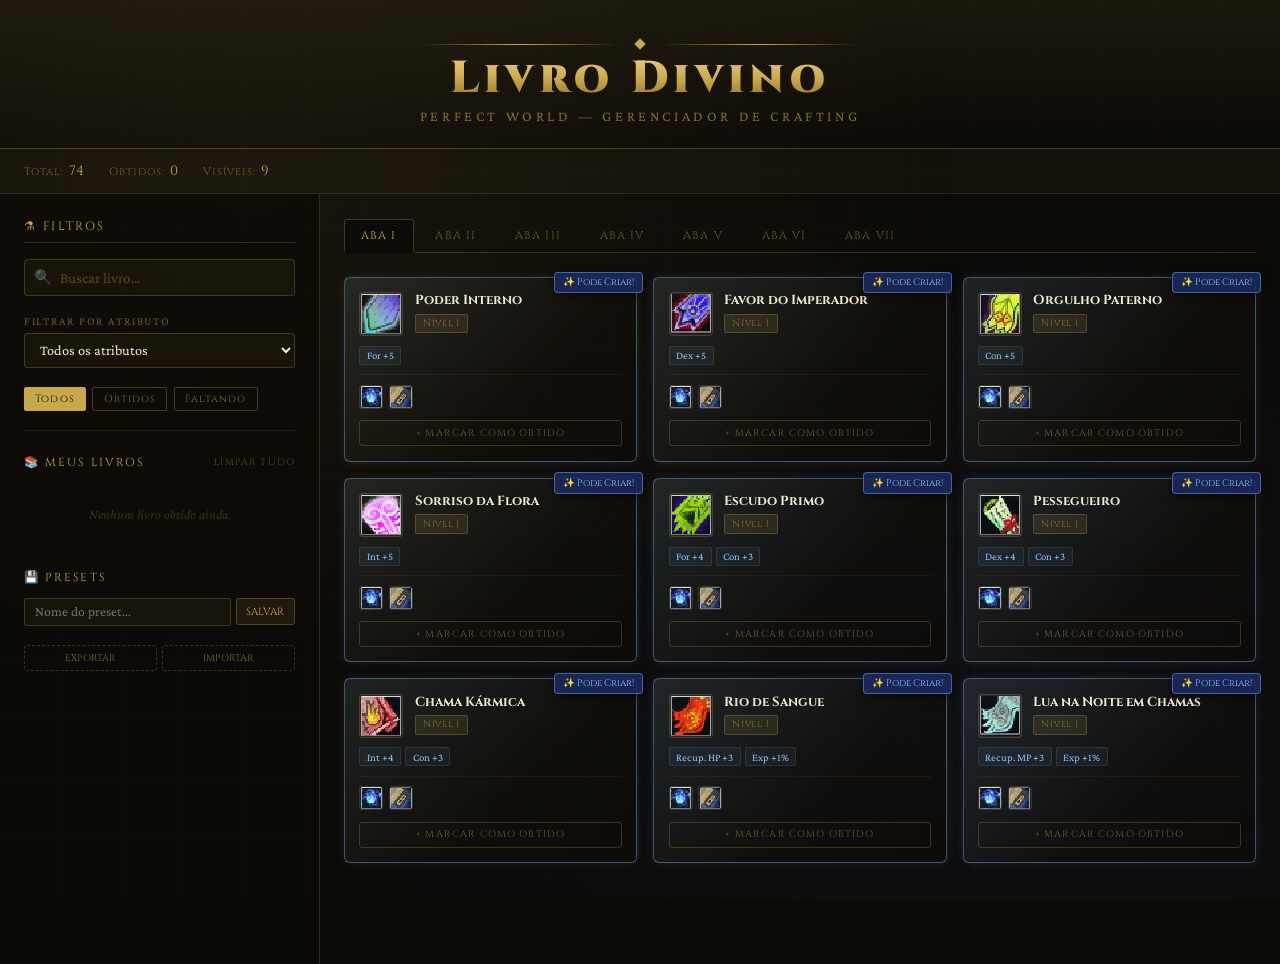
==== commit 557abf99: "feat: add quantitative list view mode to craft tree interface for easier material tracking" ====
--- a/livro-divino-pw.html
+++ b/livro-divino-pw.html
@@ -134,7 +134,13 @@
 <div class="tree-overlay" id="treeOverlay">
   <div class="tree-header">
     <div class="tree-title"><img id="treeTitleImg" src="" alt="icon"> <span id="treeTitleName">Árvore de Criação</span></div>
-    <button class="tree-close" id="treeClose">✕ Fechar Árvore</button>
+    <div class="tree-header-actions">
+      <div class="view-toggles">
+        <button class="view-toggle-btn active" id="btnViewTree" title="Ver como Árvore">🌳 Árvore</button>
+        <button class="view-toggle-btn" id="btnViewList" title="Ver como Lista Quantitativa">📝 Lista</button>
+      </div>
+      <button class="tree-close" id="treeClose" title="Fechar">✕ Fechar</button>
+    </div>
   </div>
   <div class="tree-content" id="treeContent">
     <div class="cost-panel" id="treeCostPanel">
@@ -143,6 +149,7 @@
       <div class="progress-container" style="margin-top: 1.5rem;"><div class="progress-bar" id="treeProgressBar" style="width:0%"></div></div>
     </div>
     <div class="craft-tree" id="craftTreeContainer"></div>
+    <div class="craft-list-view" id="craftListContainer" style="display:none;"></div>
   </div>
 </div>
 
--- a/style.css
+++ b/style.css
@@ -333,7 +333,7 @@
 /* GRID */
 .books-grid {
   display: grid;
-  grid-template-columns: repeat(auto-fill, minmax(200px, 1fr));
+  grid-template-columns: repeat(auto-fill, minmax(240px, 1fr));
   gap: 1rem;
 }
 
@@ -346,7 +346,7 @@
   cursor: pointer;
   transition: all 0.2s;
   position: relative;
-  overflow: hidden;
+  overflow: visible; /* Changed from hidden to allow badges to breath */
 }
 
 .book-card::before {
@@ -365,10 +365,17 @@
 }
 
 .book-card.owned::after {
-  content: '✓';
+  content: '✓ OBTIDO';
   position: absolute; top: 0.5rem; right: 0.6rem;
-  color: var(--gold); font-size: 0.9rem;
+  color: var(--gold); 
+  font-family: 'Cinzel', serif;
+  font-size: 0.55rem;
+  letter-spacing: 0.1em;
   font-weight: bold;
+  background: rgba(201,168,76,0.1);
+  padding: 0.1rem 0.4rem;
+  border-radius: 2px;
+  border: 1px solid rgba(201,168,76,0.2);
 }
 
 .card-top {
@@ -390,27 +397,37 @@
   image-rendering: pixelated;
 }
 
-.card-info { flex: 1; min-width: 0; }
+.card-info { 
+  flex: 1; 
+  min-width: 0; 
+  display: flex; 
+  flex-direction: column; 
+  justify-content: center;
+  gap: 0.2rem;
+}
 
 .card-name {
   font-family: 'Cinzel', serif;
-  font-size: 0.75rem;
-  font-weight: 600;
+  font-size: 0.82rem;
+  font-weight: 700;
   color: var(--parchment);
-  line-height: 1.3;
-  margin-bottom: 0.2rem;
+  line-height: 1.25;
+  margin-bottom: 0;
+  word-break: break-word;
 }
 
 .card-level {
-  display: inline-block;
-  font-family: 'Cinzel', serif;
-  font-size: 0.58rem;
-  letter-spacing: 0.1em;
+  display: inline-flex;
+  align-self: flex-start;
+  font-family: 'Cinzel', serif;
+  font-size: 0.6rem;
+  letter-spacing: 0.08em;
   color: var(--gold-dark);
-  background: rgba(201,168,76,0.1);
-  padding: 0.1rem 0.35rem;
+  background: rgba(201,168,76,0.12);
+  padding: 0.15rem 0.45rem;
   border-radius: 2px;
-  border: 1px solid rgba(201,168,76,0.2);
+  border: 1px solid rgba(201,168,76,0.25);
+  margin-top: 0.1rem;
 }
 
 .card-effects {
@@ -419,22 +436,24 @@
 }
 
 .effect-tag {
-  font-size: 0.7rem;
+  font-size: 0.68rem;
   color: #88c5ff;
-  background: rgba(136,197,255,0.08);
-  border: 1px solid rgba(136,197,255,0.15);
-  padding: 0.1rem 0.35rem;
+  background: rgba(136,197,255,0.06);
+  border: 1px solid rgba(136,197,255,0.12);
+  padding: 0.15rem 0.4rem;
   border-radius: 2px;
+  white-space: nowrap;
 }
 
 .card-mats {
-  display: flex; gap: 0.3rem; flex-wrap: wrap;
-  padding-top: 0.5rem;
-  border-top: 1px solid rgba(201,168,76,0.1);
+  display: flex; gap: 0.35rem; flex-wrap: wrap;
+  padding-top: 0.6rem;
+  margin-top: 0.2rem;
+  border-top: 1px solid rgba(201,168,76,0.08);
 }
 
 .mat-thumb {
-  width: 22px; height: 22px;
+  width: 24px; height: 24px;
   object-fit: contain; image-rendering: pixelated;
   background: rgba(201,168,76,0.06);
   border: 1px solid rgba(201,168,76,0.15);
@@ -656,7 +675,21 @@
 /* CRAFTABLE GLOW */
 .book-card.craftable { border-color: rgba(136,197,255,0.4); box-shadow: 0 0 10px rgba(136,197,255,0.1); }
 .book-card.craftable::before { background: linear-gradient(135deg, rgba(136,197,255,0.1) 0%, transparent 60%); opacity: 1; }
-.craftable-badge { position: absolute; top: 0.5rem; left: 0.6rem; font-size: 0.6rem; background: rgba(136,197,255,0.15); color: #88c5ff; padding: 0.1rem 0.3rem; border-radius: 2px; border: 1px solid rgba(136,197,255,0.3); font-family: 'Cinzel', serif; z-index: 5; }
+.craftable-badge { 
+  position: absolute; 
+  top: -0.4rem; 
+  right: -0.4rem; 
+  font-size: 0.6rem; 
+  background: rgba(26, 42, 94, 0.9);
+  color: #88c5ff; 
+  padding: 0.2rem 0.5rem; 
+  border-radius: 4px; 
+  border: 1px solid rgba(136,197,255,0.4); 
+  font-family: 'Cinzel', serif; 
+  z-index: 5;
+  box-shadow: 0 2px 8px rgba(0,0,0,0.5);
+  pointer-events: none;
+}
 
 /* TREE OVERLAY */
 .tree-overlay { display: none; position: fixed; inset: 0; z-index: 1500; background: rgba(13,11,8,0.95); flex-direction: column; backdrop-filter: blur(8px); }
@@ -719,6 +752,39 @@
 .view-tree-btn.visible { display: block; }
 .view-tree-btn:hover { background: rgba(136,197,255,0.15); border-style: solid; }
 
+/* TREE HEADER ACTIONS */
+.tree-header-actions { display: flex; align-items: center; gap: 1rem; }
+.view-toggles { display: flex; background: rgba(13,11,8,0.5); border: 1px solid rgba(201,168,76,0.3); border-radius: 4px; overflow: hidden; }
+.view-toggle-btn { font-family: 'Cinzel', serif; font-size: 0.7rem; text-transform: uppercase; letter-spacing: 0.05em; background: transparent; color: rgba(201,168,76,0.5); border: none; padding: 0.5rem 0.8rem; cursor: pointer; transition: 0.2s; outline: none; }
+.view-toggle-btn:hover { background: rgba(201,168,76,0.1); color: var(--gold); }
+.view-toggle-btn.active { background: var(--gold); color: var(--ink); font-weight: bold; }
+
+/* QUANTITATIVE LIST VIEW */
+.craft-list-view { width: 100%; max-width: 800px; margin: 0 auto; background: linear-gradient(135deg, rgba(201,168,76,0.04) 0%, rgba(13,11,8,0.8) 100%); border: 1px solid rgba(201,168,76,0.15); border-radius: 6px; padding: 1.5rem; box-shadow: 0 4px 15px rgba(0,0,0,0.5); }
+.list-view-header { border-bottom: 1px solid rgba(201,168,76,0.2); margin-bottom: 1.5rem; padding-bottom: 0.8rem; }
+.list-view-header h3 { font-family: 'Cinzel', serif; font-size: 1.1rem; color: var(--gold); margin-bottom: 0.2rem; }
+.list-view-header p { font-size: 0.8rem; color: rgba(201,168,76,0.5); line-height: 1.4; }
+.list-items-container { display: flex; flex-direction: column; gap: 0.6rem; }
+.list-item { display: flex; align-items: center; justify-content: space-between; background: rgba(13,11,8,0.6); border: 1px solid rgba(201,168,76,0.15); border-radius: 4px; padding: 0.6rem 1rem; transition: 0.2s; }
+.list-item:hover { border-color: rgba(201,168,76,0.4); background: rgba(201,168,76,0.05); }
+.list-item.completed { border-color: var(--gold); background: rgba(201,168,76,0.1); }
+.list-item.completed::after { content: '✓ COMPLETADO'; color: var(--gold); font-family: 'Cinzel', serif; font-size: 0.6rem; letter-spacing: 0.1em; font-weight: bold; background: rgba(201,168,76,0.1); padding: 0.2rem 0.5rem; border-radius: 2px; border: 1px solid rgba(201,168,76,0.2); position: absolute; right: 2rem; }
+.list-item.completed .list-item-actions, .list-item.completed .list-item-stats { opacity: 0.5; }
+.list-item-left { display: flex; align-items: center; gap: 0.8rem; flex: 1; }
+.list-item-left img { width: 36px; height: 36px; object-fit: contain; image-rendering: pixelated; border: 1px solid rgba(201,168,76,0.2); border-radius: 4px; background: rgba(201,168,76,0.06); padding: 2px; }
+.list-item-info { display: flex; flex-direction: column; }
+.list-item-name { font-family: 'Cinzel', serif; font-size: 0.85rem; color: var(--parchment); font-weight: 600; }
+.list-item-lvl { display: inline-block; font-family: 'Cinzel', serif; font-size: 0.55rem; color: var(--gold-dark); background: rgba(201,168,76,0.1); padding: 0.15rem 0.4rem; border-radius: 2px; align-self: flex-start; margin-top: 0.2rem; border: 1px solid rgba(201,168,76,0.15); }
+.list-item-right { display: flex; align-items: center; gap: 1.5rem; z-index: 2; position: relative; }
+.list-item-stats { display: flex; flex-direction: column; align-items: flex-end; font-family: 'Cinzel', serif; font-size: 0.75rem; letter-spacing: 0.05em; }
+.list-item-req { color: rgba(201,168,76,0.6); }
+.list-item-own { color: var(--gold); transition: color 0.2s; }
+.list-item.completed .list-item-own { color: #88c5ff; }
+.list-item-actions { display: flex; gap: 0.4rem; }
+.list-btn { width: 30px; height: 30px; display: flex; align-items: center; justify-content: center; background: rgba(201,168,76,0.08); border: 1px solid rgba(201,168,76,0.3); color: var(--gold); border-radius: 3px; cursor: pointer; font-size: 1.1rem; transition: 0.2s; outline: none; }
+.list-btn:hover { background: var(--gold); color: var(--ink); border-color: var(--gold); }
+.list-btn.disabled { opacity: 0.3; pointer-events: none; }
+
 @media (max-width: 800px) {
   .app-container { grid-template-columns: 1fr; }
   .sidebar { max-height: none; position: static; border-right: none; border-bottom: 1px solid rgba(201,168,76,0.2); }
